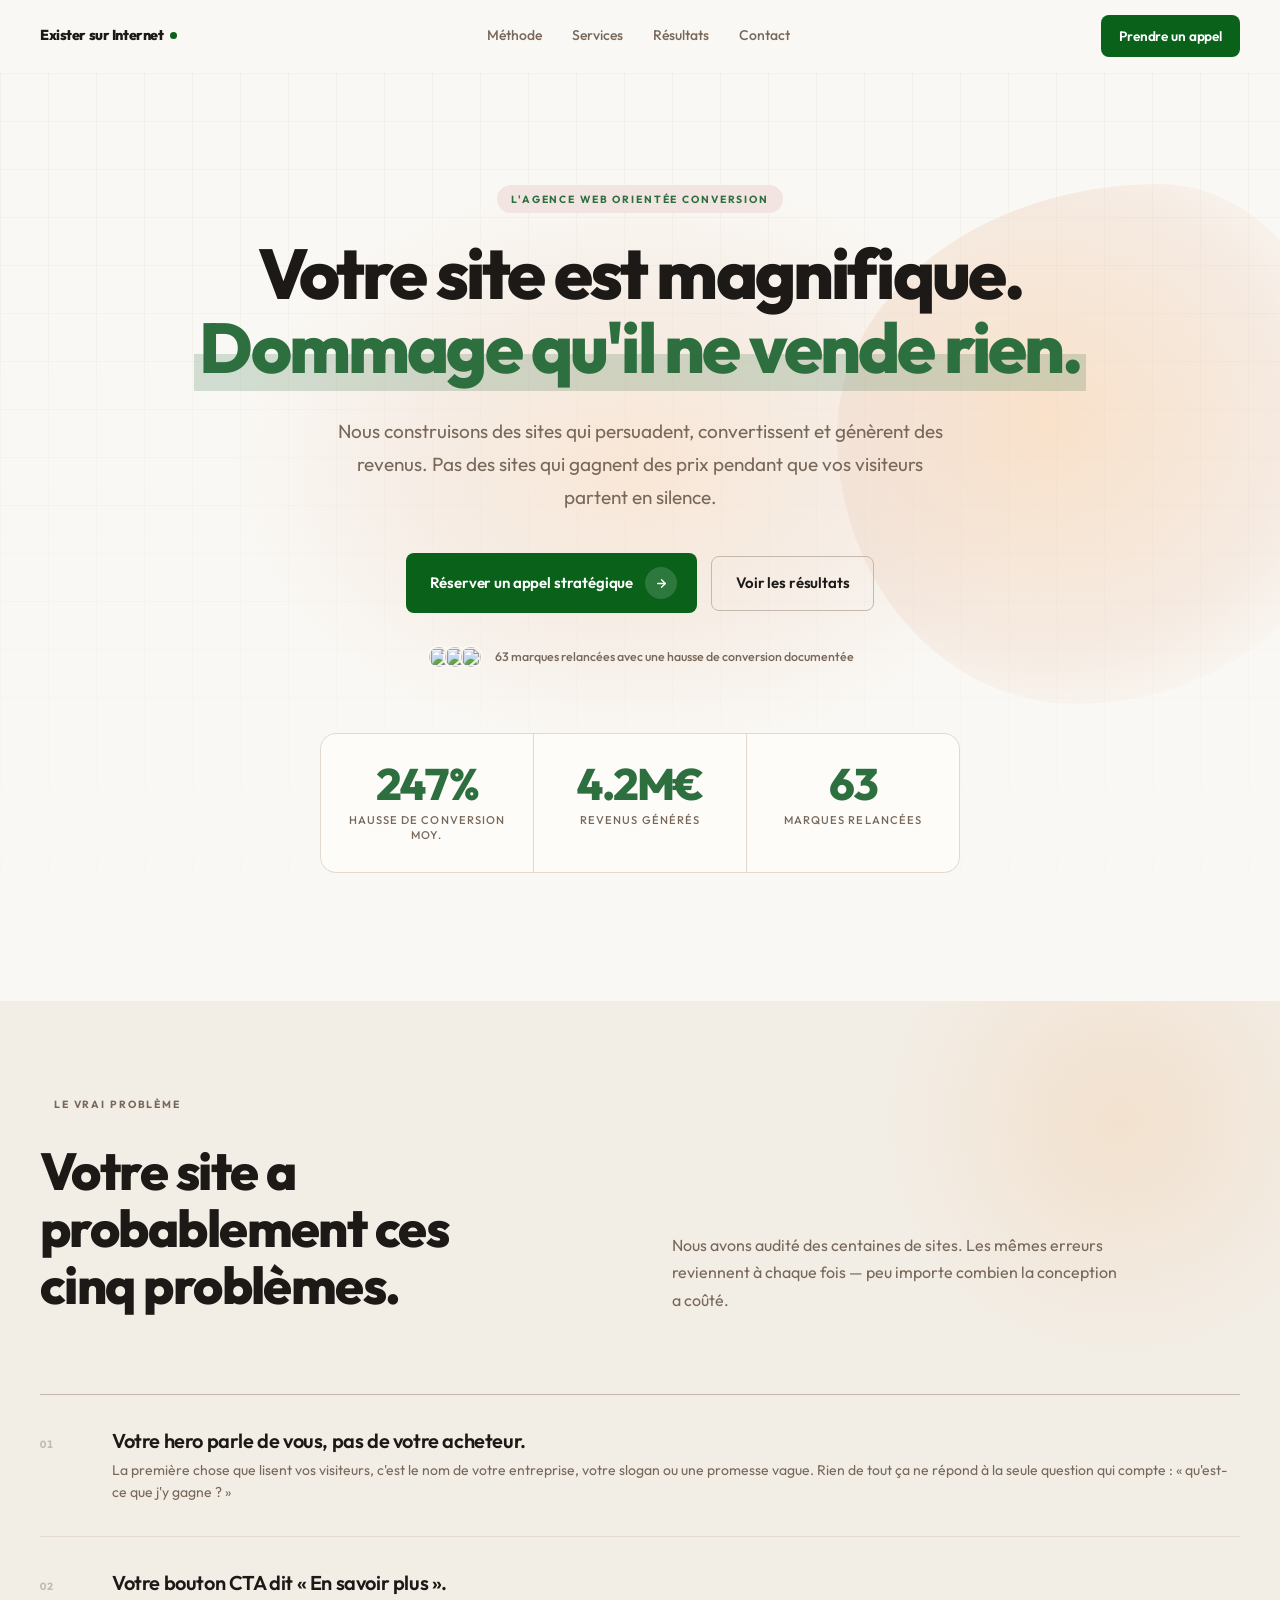
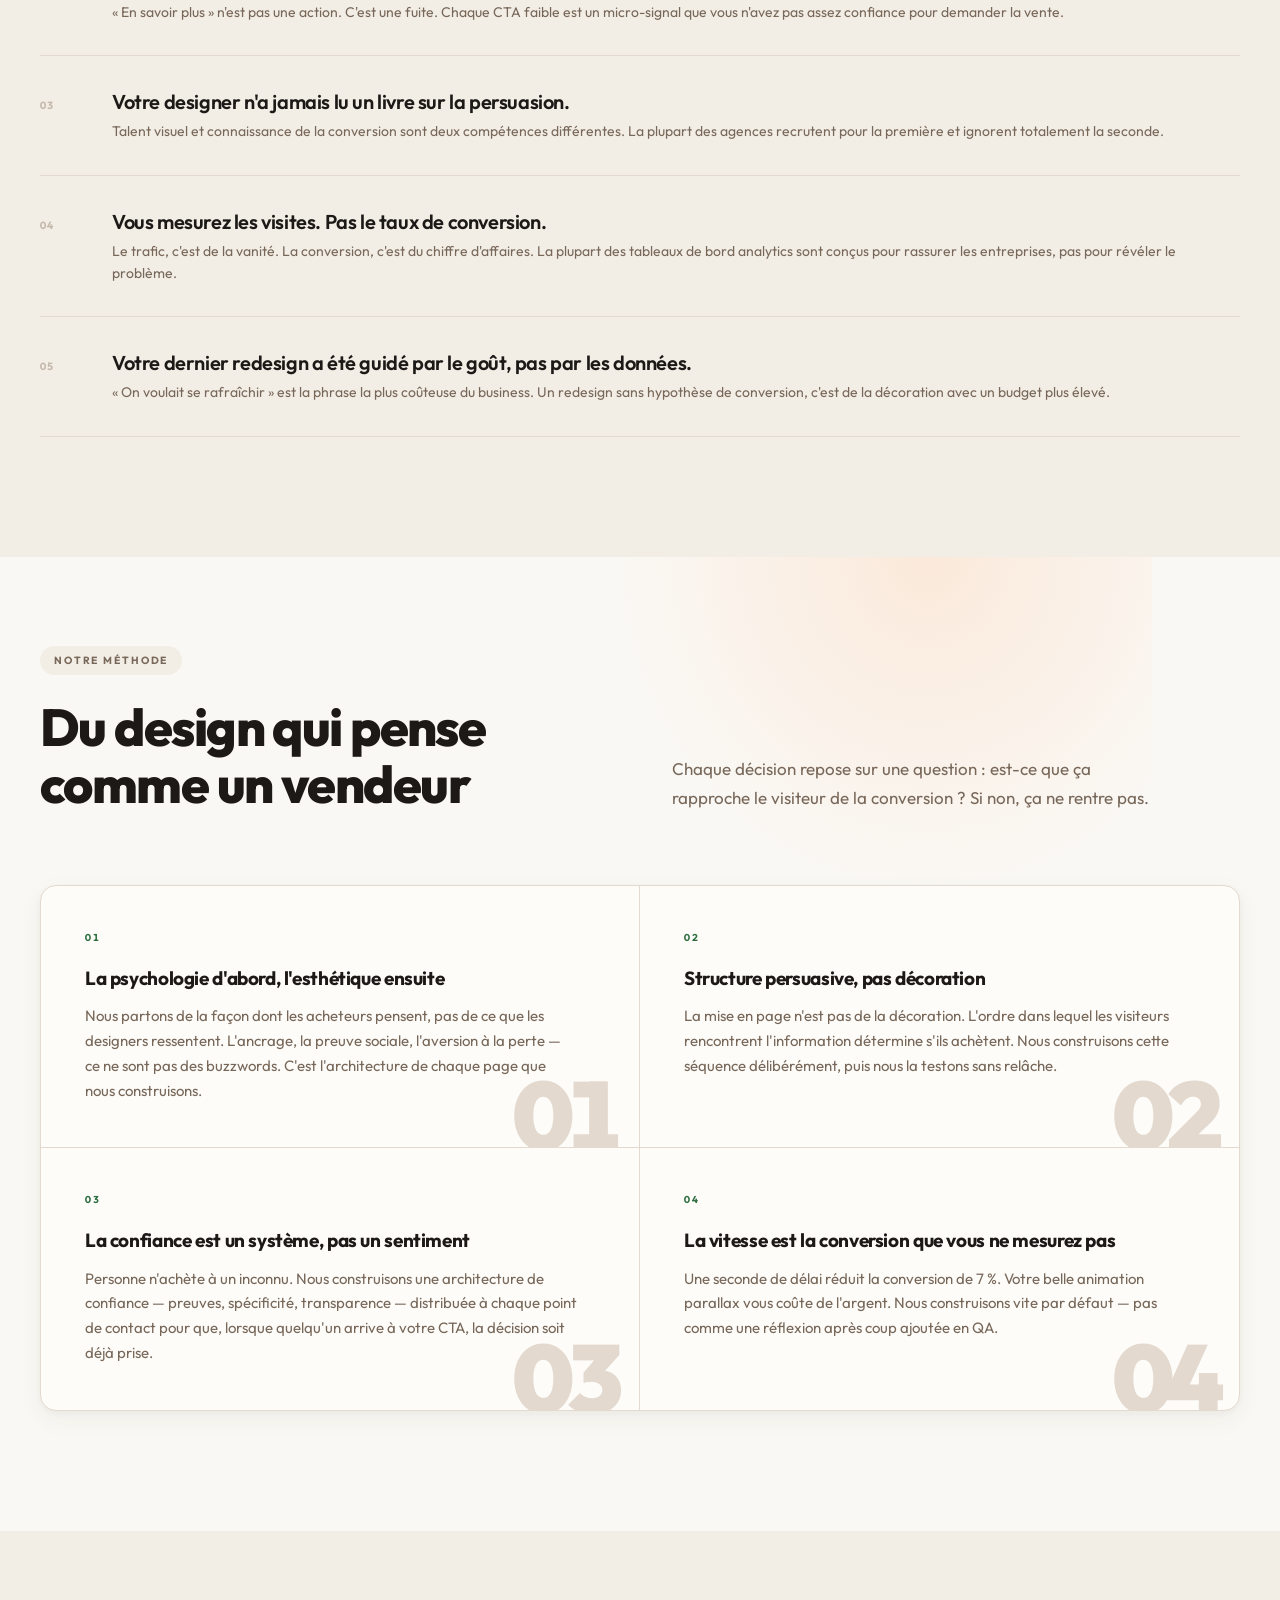
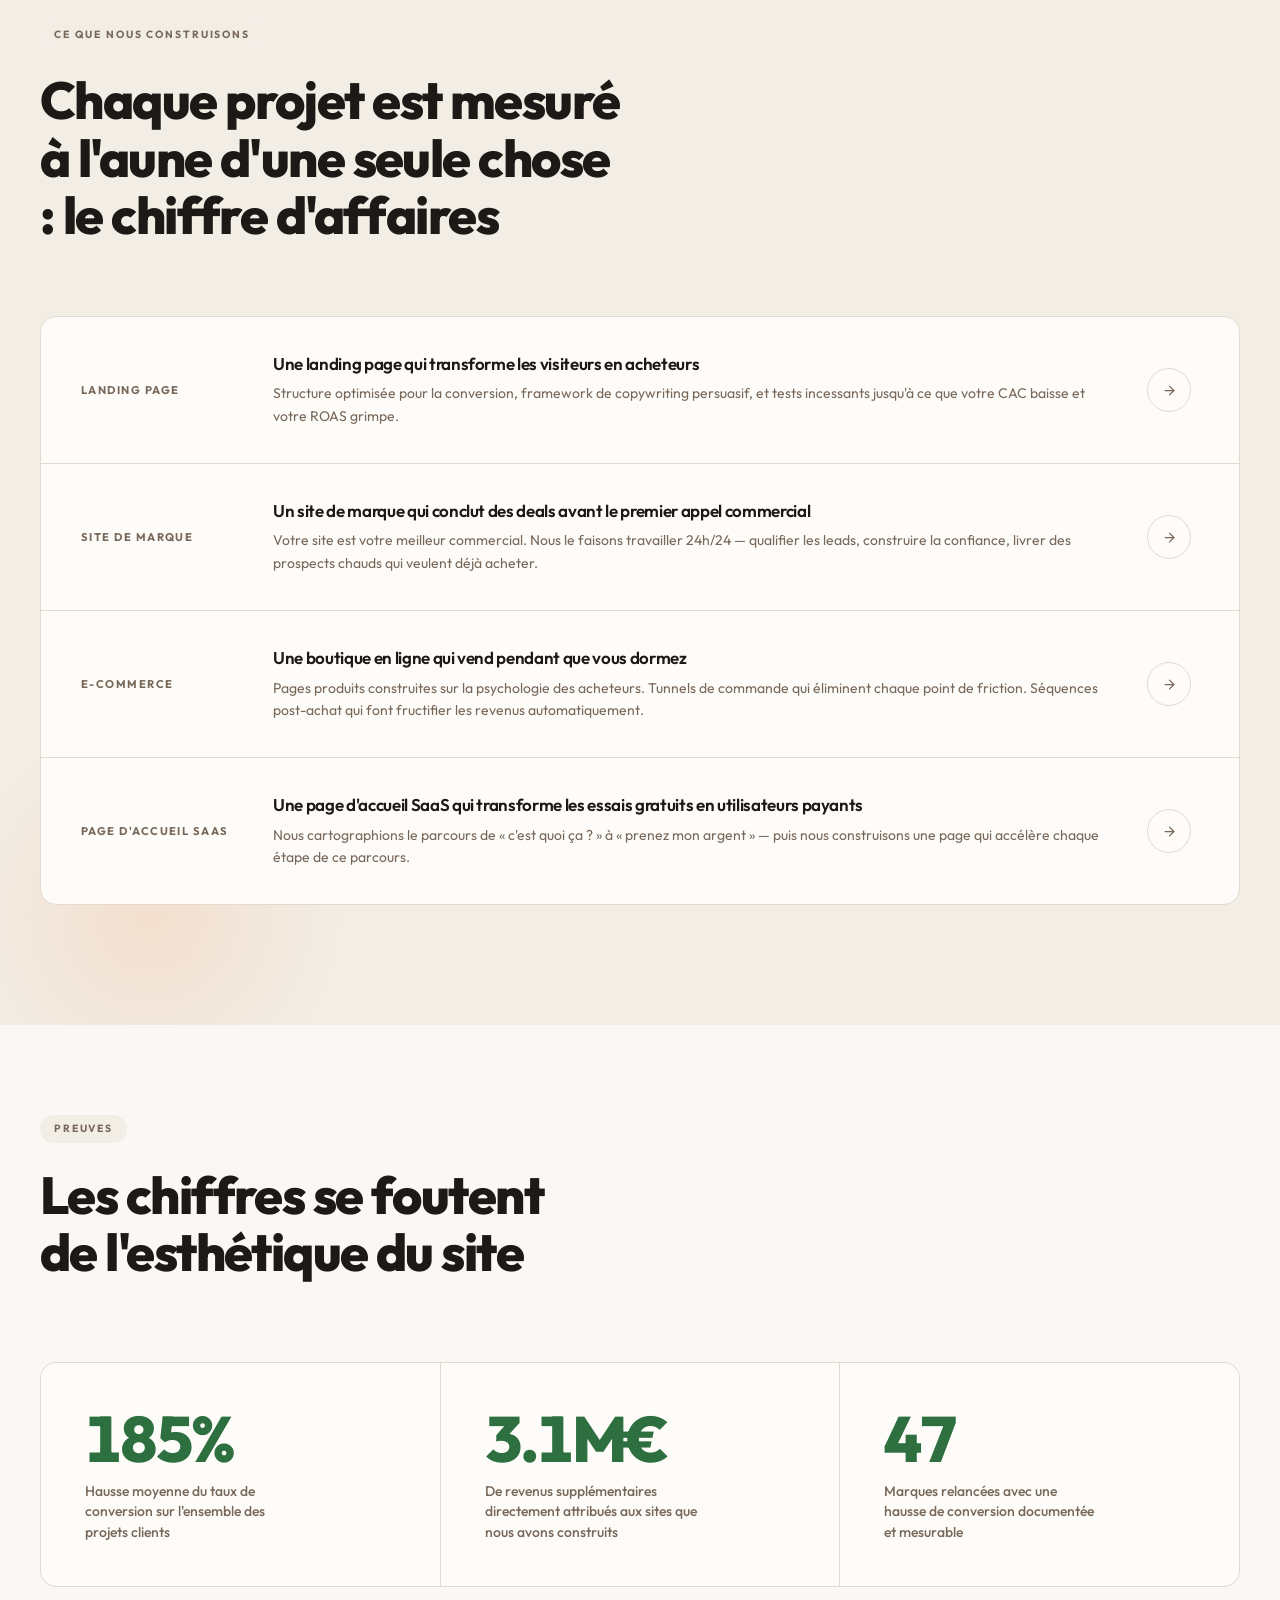
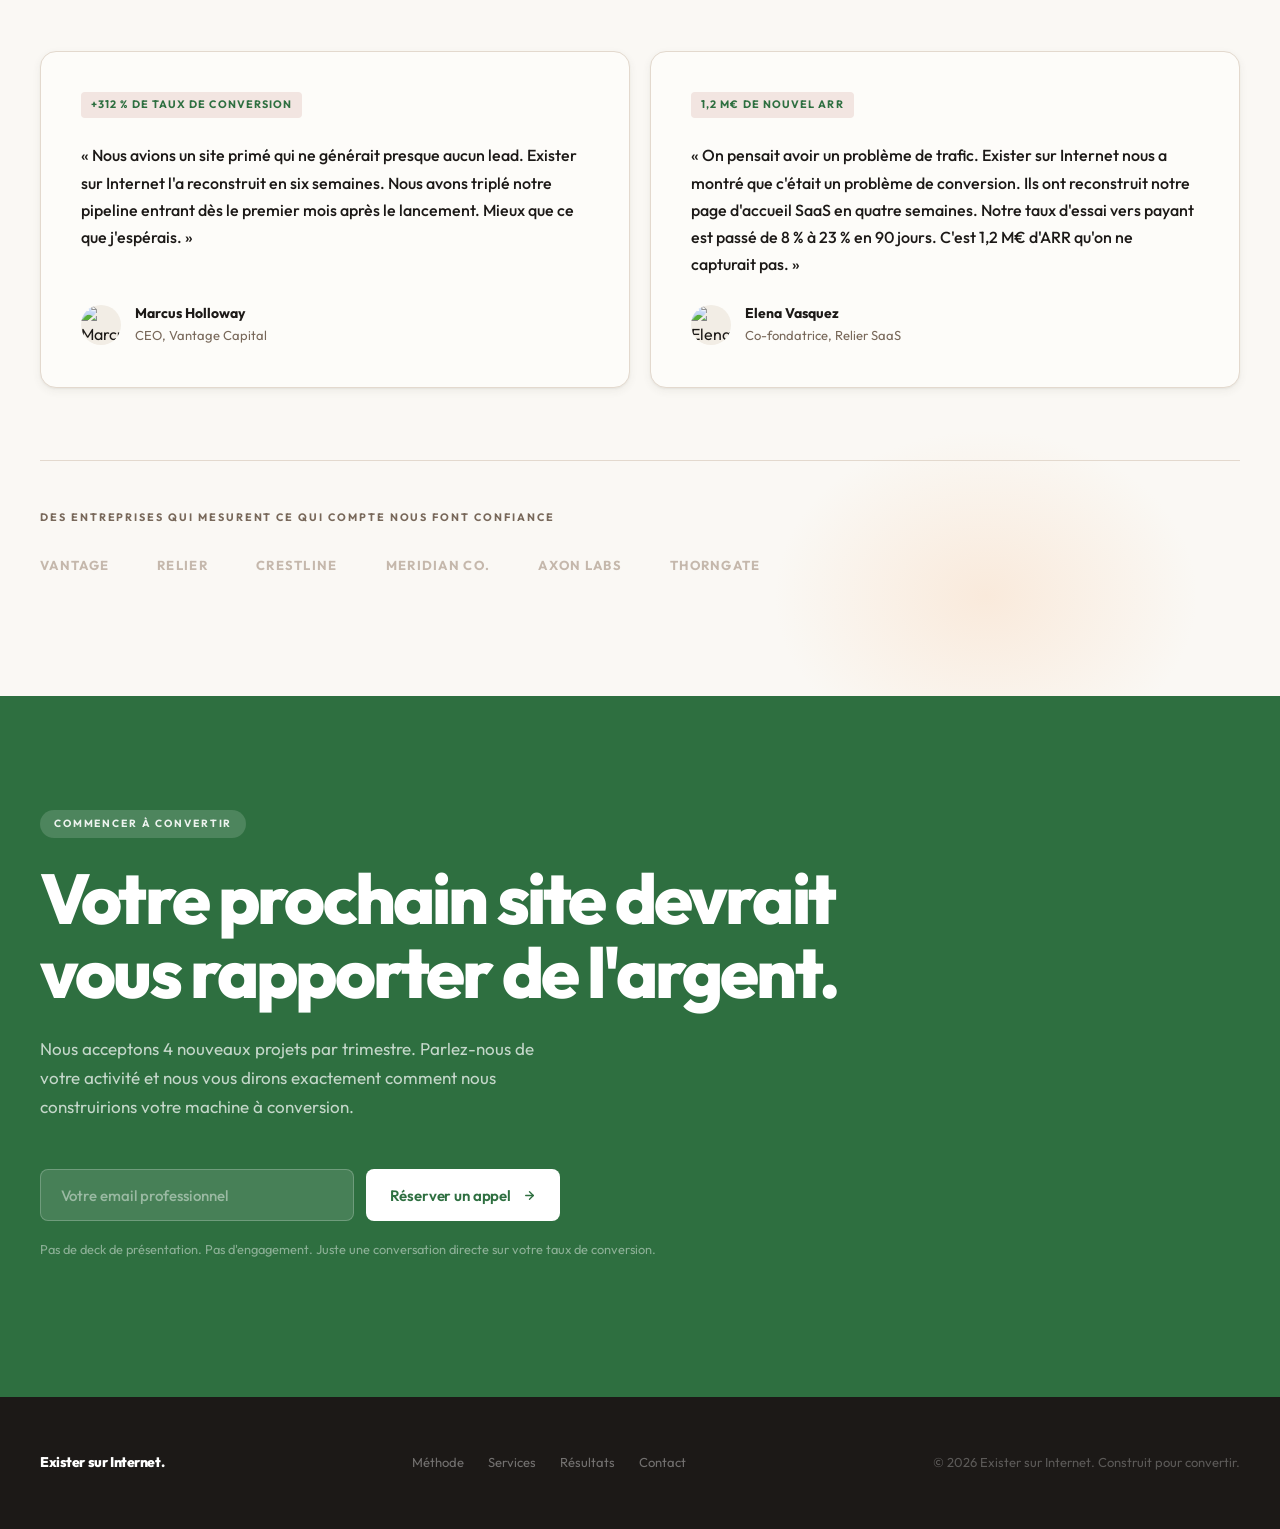
==== index.html @ b4f2c5b0 "add index.html" ====
<!DOCTYPE html>
<html lang="fr">
<head>
  <meta charset="UTF-8" />
  <meta name="viewport" content="width=device-width, initial-scale=1.0" />
  <title>Exister sur Internet — Des sites web qui convertissent</title>
  <meta name="description" content="Nous construisons des sites qui persuadent, convertissent et génèrent des revenus. Pas des sites qui gagnent des prix pendant que vos visiteurs partent en silence." />
  <link rel="preconnect" href="https://fonts.googleapis.com" />
  <link rel="preconnect" href="https://fonts.gstatic.com" crossorigin />
  <link href="https://fonts.googleapis.com/css2?family=Outfit:wght@300;400;500;600;700;800;900&display=swap" rel="stylesheet" />

  <style>
    /* ─── Reset ─── */
    *, *::before, *::after { box-sizing: border-box; margin: 0; padding: 0; }

    /* ─── Design Tokens ─── */
    :root {
      --bg:            #FAF8F4;
      --bg-alt:        #F2EDE5;
      --bg-dark:       #1C1917;
      --text:          #1C1917;
      --text-muted:    #78685A;
      --accent:        oklch(43% 0.13 145);
      --accent-h:      oklch(37% 0.13 145);
      --accent-light:  color-mix(in oklch, oklch(43% 0.13 145) 12%, white);
      --accent-hex:    #2E6F40;
      --border:        #E3D9CE;
      --border-mid:    #C5B8AC;
      --white:         #FDFCF9;
      --shadow-low:    0 1px 2px hsl(30 15% 25% / 0.06), 0 3px 8px hsl(30 15% 25% / 0.07);
      --shadow-mid:    0 1px 2px hsl(30 15% 25% / 0.05), 0 4px 12px hsl(30 15% 25% / 0.08), 0 12px 32px hsl(30 15% 25% / 0.06);
      --font:          'Outfit', system-ui, -apple-system, sans-serif;
      --ease-spring:   cubic-bezier(0.16, 1, 0.3, 1);
      --spring-bounce: linear(0,0.006,0.025 2.8%,0.101 6.1%,0.539 18.9%,0.721 25.3%,0.849 31.5%,0.937 38.1%,0.968 41.8%,0.991 45.7%,1.006 50.1%,1.013 55%,1.012 60.4%,1.007 68.1%,1.001 86.5%,1);
      interpolate-size: allow-keywords;
      scroll-padding-top: 72px;
    }

    html {
      font-optical-sizing: auto;
      scroll-behavior: smooth;
    }

    body {
      font-family: var(--font);
      background: var(--bg);
      color: var(--text);
      font-size: 1rem;
      line-height: 1.65;
      -webkit-tap-highlight-color: transparent;
      text-rendering: optimizeLegibility;
      -webkit-font-smoothing: antialiased;
    }

    /* Text wrapping */
    h1, h2, h3, h4 { text-wrap: balance; }
    p { text-wrap: pretty; }

    /* text-box where supported */
    h1, h2, h3, h4, button, .eyebrow, .badge { text-box: trim-both cap alphabetic; }

    /* Links */
    a { text-underline-offset: 0.25em; text-decoration-thickness: 1px; }

    /* Focus */
    *:focus-visible { outline: 2px solid var(--accent); outline-offset: 3px; border-radius: 3px; }

    /* Selection */
    ::selection { background: color-mix(in oklch, var(--accent) 20%, transparent); }

    /* Numerics */
    .nums { font-variant-numeric: tabular-nums; }

    /* ─── Layout ─── */
    .container {
      max-width: 1280px;
      margin: 0 auto;
      padding: 0 2.5rem;
    }
    @media (max-width: 768px) { .container { padding: 0 1.25rem; } }

    /* ─── Eyebrow badges ─── */
    .eyebrow {
      display: inline-flex;
      align-items: center;
      gap: 0.5rem;
      padding: 0.35rem 0.875rem;
      border-radius: 999px;
      font-size: 0.65rem;
      font-weight: 700;
      text-transform: uppercase;
      letter-spacing: 0.18em;
      background: var(--bg-alt);
      color: var(--text-muted);
      margin-bottom: 1.5rem;
    }
    .eyebrow-accent {
      background: var(--accent-light);
      color: var(--accent-hex);
    }
    .eyebrow-white {
      background: rgba(255,255,255,0.15);
      color: rgba(255,255,255,0.9);
    }

    /* ─── Buttons ─── */
    .btn {
      display: inline-flex;
      align-items: center;
      justify-content: center;
      gap: 0.75rem;
      border: none;
      border-radius: 8px;
      font-family: var(--font);
      font-size: 0.9375rem;
      font-weight: 600;
      text-decoration: none;
      cursor: pointer;
      user-select: none;
      -webkit-tap-highlight-color: transparent;
      min-height: 48px;
      padding: 0.875rem 1.5rem;
      letter-spacing: -0.01em;
      transition: background 0.2s var(--ease-spring), transform 0.15s var(--ease-spring), border-color 0.2s;
    }
    .btn:active { transform: scale(0.98) translateY(1px); }

    .btn-primary {
      background: var(--accent);
      color: #fff;
      padding: 0.875rem 1.25rem 0.875rem 1.5rem;
    }
    .btn-primary:hover { background: var(--accent-h); }

    .btn-ghost {
      background: transparent;
      color: var(--text);
      border: 1.5px solid var(--border-mid);
    }
    .btn-ghost:hover { border-color: var(--text); background: rgba(26,26,26,0.04); }

    .btn-white {
      background: #fff;
      color: var(--accent-hex);
    }
    .btn-white:hover { background: #F0F0EE; }

    /* Button-in-button icon circle */
    .btn-icon-circle {
      width: 32px;
      height: 32px;
      border-radius: 50%;
      background: rgba(255,255,255,0.15);
      display: flex;
      align-items: center;
      justify-content: center;
      flex-shrink: 0;
      transition: background 0.2s;
    }
    .btn-primary:hover .btn-icon-circle { background: rgba(255,255,255,0.25); }

    /* ─── Navigation ─── */
    .nav-wrap {
      position: sticky;
      top: 0;
      z-index: 100;
    }
    nav {
      background: var(--bg);
      border-bottom: 1px solid transparent;
      transition: border-color 0.3s, background 0.3s;
    }
    nav.scrolled {
      border-bottom-color: var(--border);
      background: oklch(from var(--bg) l c h / 0.94);
      backdrop-filter: blur(14px);
    }
    .nav-inner {
      display: flex;
      align-items: center;
      justify-content: space-between;
      height: 72px;
      gap: 2rem;
    }
    .nav-logo {
      font-size: 0.9rem;
      font-weight: 800;
      letter-spacing: -0.03em;
      color: var(--text);
      text-decoration: none;
      display: flex;
      align-items: center;
      gap: 0.4rem;
    }
    .nav-logo-dot {
      width: 7px;
      height: 7px;
      border-radius: 50%;
      background: var(--accent);
      display: inline-block;
      margin-bottom: 1px;
    }
    .nav-links {
      display: flex;
      align-items: center;
      gap: 0.125rem;
      list-style: none;
    }
    .nav-links a {
      display: flex;
      align-items: center;
      min-height: 44px;
      padding: 0.5rem 0.875rem;
      font-size: 0.875rem;
      font-weight: 500;
      color: var(--text-muted);
      text-decoration: none;
      border-radius: 6px;
      transition: color 0.15s, background 0.15s;
    }
    .nav-links a:hover { color: var(--text); background: var(--bg-alt); }
    @media (max-width: 768px) { .nav-links { display: none; } }

    /* ─── Hero ─── */
    .hero {
      min-height: 100dvh;
      padding-top: 7rem;
      padding-bottom: 8rem;
      display: flex;
      align-items: center;
      position: relative;
      overflow: hidden;
    }
    .hero::before {
      content: '';
      position: absolute;
      inset: 0;
      background-image:
        linear-gradient(rgba(110,70,30,0.065) 1px, transparent 1px),
        linear-gradient(90deg, rgba(110,70,30,0.065) 1px, transparent 1px);
      background-size: 48px 48px;
      pointer-events: none;
      z-index: 0;
      -webkit-mask-image: linear-gradient(to bottom, rgba(0,0,0,0.65) 0%, rgba(0,0,0,0) 100%);
      mask-image: linear-gradient(to bottom, rgba(0,0,0,0.65) 0%, rgba(0,0,0,0) 100%);
    }
    /* Warm ambient glow behind hero content */
    .hero::after {
      content: '';
      position: absolute;
      top: 42%;
      left: 50%;
      transform: translate(-50%, -50%);
      width: 820px;
      height: 580px;
      background: radial-gradient(ellipse at center,
        oklch(92% 0.04 65 / 0.72) 0%,
        oklch(90% 0.03 55 / 0.35) 40%,
        transparent 70%);
      pointer-events: none;
      z-index: 0;
    }
    .hero-blob {
      position: absolute;
      right: -6%;
      top: 12%;
      width: 520px;
      height: 520px;
      /* warm amber/ochre tone — no blue */
      background: radial-gradient(ellipse at 40% 45%,
        oklch(88% 0.07 65 / 0.55) 0%,
        oklch(85% 0.05 55 / 0.28) 55%,
        transparent 80%);
      border-radius: 62% 38% 54% 46% / 48% 52% 48% 52%;
      pointer-events: none;
      z-index: 0;
      animation: blobMorph 14s ease-in-out infinite;
    }
    @keyframes blobMorph {
      0%,100% { border-radius: 62% 38% 54% 46% / 48% 52% 48% 52%; }
      33%      { border-radius: 42% 58% 34% 66% / 60% 40% 60% 40%; }
      66%      { border-radius: 54% 46% 72% 28% / 36% 64% 36% 64%; }
    }
    @media (max-width: 768px) { .hero-blob { display: none; } }

    .hero-grid {
      display: flex;
      flex-direction: column;
      align-items: center;
      text-align: center;
      position: relative;
      z-index: 1;
      width: 100%;
    }

    .hero-headline {
      font-size: clamp(2.25rem, 5.5vw, 4.75rem);
      font-weight: 800;
      line-height: 1.05;
      letter-spacing: -0.04em;
      max-width: 24ch;
      margin: 0 auto;
    }
    .hero-headline em {
      font-style: normal;
      color: var(--accent-hex);
      background-image: linear-gradient(180deg, transparent 58%, rgba(46,111,64,0.2) 58%);
      padding: 0 0.08em;
      margin: 0 -0.04em;
    }
    .hero-sub {
      font-size: clamp(1rem, 1.6vw, 1.1875rem);
      color: var(--text-muted);
      max-width: 52ch;
      line-height: 1.72;
      margin-top: 1.875rem;
      margin-bottom: 2.5rem;
      font-weight: 400;
    }
    .hero-actions {
      display: flex;
      align-items: center;
      justify-content: center;
      gap: 0.875rem;
      flex-wrap: wrap;
    }
    .hero-micro {
      margin-top: 2rem;
      font-size: 0.775rem;
      color: var(--text-muted);
      display: flex;
      align-items: center;
      justify-content: center;
      gap: 0.75rem;
      font-weight: 500;
    }
    .avatar-stack {
      display: flex;
    }
    .avatar-stack span {
      width: 24px;
      height: 24px;
      border-radius: 50%;
      border: 2px solid var(--bg);
      display: block;
      overflow: hidden;
      background: var(--bg-alt);
    }
    .avatar-stack span + span { margin-left: -8px; }
    .avatar-stack img { width: 100%; height: 100%; object-fit: cover; display: block; }

    /* Hero stats bar */
    .hero-stats-bar {
      display: grid;
      grid-template-columns: repeat(3, 1fr);
      gap: 1px;
      background: var(--border);
      border: 1.5px solid var(--border);
      border-radius: 16px;
      overflow: hidden;
      margin-top: 4rem;
      width: 100%;
      max-width: 640px;
    }
    @media (max-width: 560px) {
      .hero-stats-bar { grid-template-columns: 1fr; max-width: 320px; }
    }
    .hero-stat-cell {
      background: var(--white);
      padding: 1.75rem 1.5rem;
      text-align: center;
    }
    .stat-num {
      font-size: clamp(2rem, 4vw, 2.75rem);
      font-weight: 800;
      letter-spacing: -0.04em;
      line-height: 1;
      color: var(--accent-hex);
      font-variant-numeric: tabular-nums;
    }
    .stat-label {
      font-size: 0.7rem;
      color: var(--text-muted);
      font-weight: 500;
      margin-top: 0.4rem;
      text-transform: uppercase;
      letter-spacing: 0.09em;
      line-height: 1.4;
    }
    .stat-divider {
      margin: 1.75rem 0;
      border: none;
      border-top: 1px solid var(--border);
    }

    /* ─── Sections ─── */
    section { padding-top: 5.5rem; padding-bottom: 7.5rem; }

    /* ─── Problem ─── */
    .problem { background: var(--bg-alt); position: relative; overflow: hidden; }
    /* Warm corner glow for visual depth */
    .problem::after {
      content: '';
      position: absolute;
      top: -120px;
      right: -80px;
      width: 480px;
      height: 480px;
      background: radial-gradient(circle,
        oklch(88% 0.06 65 / 0.42) 0%,
        transparent 68%);
      pointer-events: none;
      z-index: 0;
    }
    .problem .container { position: relative; z-index: 1; }

    /* ─── Problem Section ─── */
    .problem-header {
      display: grid;
      grid-template-columns: 1fr 1fr;
      gap: 4rem;
      align-items: end;
      margin-bottom: 5rem;
    }
    @media (max-width: 768px) { .problem-header { grid-template-columns: 1fr; gap: 2rem; margin-bottom: 3rem; } }

    .problem-heading {
      font-size: clamp(2rem, 4.5vw, 3.25rem);
      font-weight: 800;
      letter-spacing: -0.03em;
      line-height: 1.1;
    }
    .problem-heading-sub {
      font-size: 1rem;
      color: var(--text-muted);
      line-height: 1.72;
      max-width: 42ch;
    }

    .diag-list {
      list-style: none;
      border-top: 1px solid var(--border-mid);
    }
    .diag-item {
      display: grid;
      grid-template-columns: 3rem 1fr;
      gap: 1.5rem;
      align-items: baseline;
      padding: 2rem 0;
      border-bottom: 1px solid var(--border);
      transition: background 0.15s;
      cursor: default;
    }
    .diag-item:hover .diag-text { color: var(--text); }
    .diag-item:hover .diag-num  { color: var(--accent-hex); }

    .diag-num {
      font-size: 0.65rem;
      font-weight: 700;
      letter-spacing: 0.14em;
      text-transform: uppercase;
      color: var(--border-mid);
      font-variant-numeric: tabular-nums;
      padding-top: 0.3rem;
      transition: color 0.2s;
    }
    .diag-text {
      font-size: clamp(1.0625rem, 2vw, 1.25rem);
      font-weight: 600;
      letter-spacing: -0.02em;
      line-height: 1.35;
      color: var(--text);
      transition: color 0.2s;
    }
    .diag-note {
      display: block;
      font-size: 0.875rem;
      font-weight: 400;
      color: var(--text-muted);
      margin-top: 0.375rem;
      letter-spacing: 0;
      line-height: 1.55;
    }

    @media (max-width: 560px) {
      .diag-item { grid-template-columns: 2rem 1fr; gap: 1rem; }
    }

    /* ─── Philosophy ─── */
    #method { position: relative; overflow: hidden; }
    #method::before {
      content: '';
      position: absolute;
      top: 0;
      right: 10%;
      width: 560px;
      height: 360px;
      background: radial-gradient(ellipse at 60% 0%,
        oklch(91% 0.05 60 / 0.5) 0%,
        transparent 65%);
      pointer-events: none;
      z-index: 0;
    }
    #method > .container { position: relative; z-index: 1; }
    .method-header {
      display: grid;
      grid-template-columns: 1fr 1fr;
      gap: 4rem;
      align-items: end;
      margin-bottom: 4.5rem;
    }
    @media (max-width: 768px) { .method-header { grid-template-columns: 1fr; gap: 2rem; } }

    .method-heading {
      font-size: clamp(2rem, 4.5vw, 3.25rem);
      font-weight: 800;
      letter-spacing: -0.03em;
      line-height: 1.1;
    }
    .method-intro {
      font-size: 1.0625rem;
      color: var(--text-muted);
      line-height: 1.75;
      max-width: 44ch;
    }

    .principles-grid {
      display: grid;
      grid-template-columns: 1fr 1fr;
      border: 1.5px solid var(--border);
      border-radius: 16px;
      overflow: hidden;
      background: var(--white);
      box-shadow: 0 2px 6px hsl(30 20% 20% / 0.04), 0 8px 24px hsl(30 20% 20% / 0.05);
    }
    @media (max-width: 768px) { .principles-grid { grid-template-columns: 1fr; } }

    .principle {
      padding: 2.75rem;
      border-right: 1.5px solid var(--border);
      border-bottom: 1.5px solid var(--border);
      position: relative;
      overflow: hidden;
      transition: background 0.2s;
    }
    .principle:hover { background: color-mix(in oklch, oklch(70% 0.06 65) 6%, var(--white)); }
    .principle:nth-child(even)  { border-right: none; }
    .principle:nth-child(3),
    .principle:nth-child(4)     { border-bottom: none; }
    @media (max-width: 768px) {
      .principle { border-right: none; }
      .principle:last-child { border-bottom: none; }
      .principle:not(:last-child) { border-bottom: 1.5px solid var(--border); }
    }

    .principle-num {
      font-size: 0.625rem;
      font-weight: 700;
      letter-spacing: 0.16em;
      text-transform: uppercase;
      color: var(--accent-hex);
      margin-bottom: 1.25rem;
      font-variant-numeric: tabular-nums;
    }
    .principle-title {
      font-size: 1.1875rem;
      font-weight: 700;
      letter-spacing: -0.02em;
      line-height: 1.25;
      margin-bottom: 0.875rem;
    }
    .principle-body {
      font-size: 0.9375rem;
      color: var(--text-muted);
      line-height: 1.65;
    }
    .principle-bg-num {
      position: absolute;
      bottom: -1rem;
      right: 1.25rem;
      font-size: 6rem;
      font-weight: 900;
      line-height: 1;
      color: var(--border);
      pointer-events: none;
      letter-spacing: -0.05em;
      font-variant-numeric: tabular-nums;
      user-select: none;
    }

    /* ─── Services ─── */
    .services { background: var(--bg-alt); position: relative; overflow: hidden; }
    .services::before {
      content: '';
      position: absolute;
      bottom: -100px;
      left: -60px;
      width: 420px;
      height: 420px;
      background: radial-gradient(circle,
        oklch(86% 0.07 55 / 0.35) 0%,
        transparent 65%);
      pointer-events: none;
      z-index: 0;
    }
    .services .container { position: relative; z-index: 1; }

    .services-heading {
      font-size: clamp(2rem, 4.5vw, 3.25rem);
      font-weight: 800;
      letter-spacing: -0.03em;
      line-height: 1.1;
      max-width: 22ch;
      margin-bottom: 4.5rem;
    }

    .services-table {
      border: 1.5px solid var(--border);
      border-radius: 16px;
      overflow: hidden;
      background: var(--white);
    }
    .service-row {
      display: grid;
      grid-template-columns: 160px 1fr 52px;
      align-items: center;
      padding: 2.25rem 2.5rem;
      border-bottom: 1.5px solid var(--border);
      gap: 2rem;
      transition: background 0.18s;
    }
    .service-row:last-child { border-bottom: none; }
    .service-row:hover { background: var(--bg); }
    @media (max-width: 768px) {
      .service-row { grid-template-columns: 1fr; padding: 1.875rem 1.5rem; gap: 0.875rem; }
      .service-arrow-wrap { display: none; }
    }

    .service-type {
      font-size: 0.7rem;
      font-weight: 700;
      text-transform: uppercase;
      letter-spacing: 0.13em;
      color: var(--text-muted);
    }
    .service-outcome {
      font-size: 1.0625rem;
      font-weight: 600;
      letter-spacing: -0.02em;
      line-height: 1.35;
      color: var(--text);
    }
    .service-detail {
      font-size: 0.875rem;
      color: var(--text-muted);
      line-height: 1.6;
      margin-top: 0.4rem;
      font-weight: 400;
    }
    .service-arrow {
      width: 44px;
      height: 44px;
      border: 1.5px solid var(--border);
      border-radius: 50%;
      display: flex;
      align-items: center;
      justify-content: center;
      color: var(--text-muted);
      transition: background 0.2s, border-color 0.2s, color 0.2s, transform 0.2s var(--spring-bounce);
    }
    .service-row:hover .service-arrow {
      background: var(--accent);
      border-color: var(--accent);
      color: #fff;
      transform: translateX(4px);
    }

    /* ─── Results ─── */
    #results { position: relative; overflow: hidden; }
    #results::after {
      content: '';
      position: absolute;
      bottom: -80px;
      right: 5%;
      width: 460px;
      height: 360px;
      background: radial-gradient(ellipse,
        oklch(89% 0.06 62 / 0.38) 0%,
        transparent 65%);
      pointer-events: none;
      z-index: 0;
    }
    #results > .container { position: relative; z-index: 1; }
    .results-heading {
      font-size: clamp(2rem, 4.5vw, 3.25rem);
      font-weight: 800;
      letter-spacing: -0.03em;
      line-height: 1.1;
      max-width: 22ch;
    }
    .results-header {
      display: grid;
      grid-template-columns: 1fr auto;
      align-items: end;
      gap: 2rem;
      margin-bottom: 5rem;
    }
    @media (max-width: 768px) { .results-header { grid-template-columns: 1fr; } }

    .results-sub {
      font-size: 0.9rem;
      color: var(--text-muted);
      max-width: 34ch;
      line-height: 1.65;
      font-weight: 500;
    }

    .metrics-band {
      display: grid;
      grid-template-columns: repeat(3, 1fr);
      gap: 1px;
      background: var(--border);
      border: 1.5px solid var(--border);
      border-radius: 16px;
      overflow: hidden;
      margin-bottom: 4rem;
    }
    @media (max-width: 768px) { .metrics-band { grid-template-columns: 1fr; } }

    .metric-cell {
      background: var(--white);
      padding: 2.75rem;
    }
    .metric-num {
      font-size: clamp(2.5rem, 5vw, 4rem);
      font-weight: 800;
      letter-spacing: -0.04em;
      line-height: 1;
      color: var(--accent-hex);
      font-variant-numeric: tabular-nums;
    }
    .metric-label {
      font-size: 0.875rem;
      color: var(--text-muted);
      font-weight: 500;
      margin-top: 0.65rem;
      line-height: 1.45;
      max-width: 24ch;
    }

    /* Testimonials */
    .testimonials-grid {
      display: grid;
      grid-template-columns: 1fr 1fr;
      gap: 1.25rem;
    }
    @media (max-width: 768px) { .testimonials-grid { grid-template-columns: 1fr; } }

    .testimonial {
      background: var(--white);
      border: 1.5px solid var(--border);
      border-radius: 16px;
      padding: 2.5rem;
      display: flex;
      flex-direction: column;
      gap: 1.5rem;
      box-shadow: var(--shadow-low);
      transition: border-color 0.2s, box-shadow 0.2s;
    }
    .testimonial:hover {
      border-color: var(--border-mid);
      box-shadow: var(--shadow-mid);
    }
    .result-badge {
      display: inline-flex;
      align-self: flex-start;
      padding: 0.275rem 0.625rem;
      border-radius: 4px;
      font-size: 0.675rem;
      font-weight: 700;
      letter-spacing: 0.1em;
      text-transform: uppercase;
      background: var(--accent-light);
      color: var(--accent-hex);
    }
    .testimonial-quote {
      font-size: 1.0rem;
      font-weight: 500;
      line-height: 1.7;
      color: var(--text);
      flex: 1;
    }
    .testimonial-author {
      display: flex;
      align-items: center;
      gap: 0.875rem;
    }
    .testimonial-avatar {
      width: 40px;
      height: 40px;
      border-radius: 50%;
      overflow: hidden;
      flex-shrink: 0;
      background: var(--bg-alt);
    }
    .testimonial-avatar img { width: 100%; height: 100%; object-fit: cover; display: block; }
    .testimonial-name { font-size: 0.875rem; font-weight: 700; }
    .testimonial-role { font-size: 0.8125rem; color: var(--text-muted); font-weight: 400; }

    /* Logos bar */
    .logos-bar {
      margin-top: 4.5rem;
      padding-top: 3rem;
      border-top: 1px solid var(--border);
    }
    .logos-label {
      font-size: 0.675rem;
      text-transform: uppercase;
      letter-spacing: 0.18em;
      font-weight: 700;
      color: var(--text-muted);
      margin-bottom: 1.75rem;
    }
    .logos-row {
      display: flex;
      align-items: center;
      gap: 3rem;
      flex-wrap: wrap;
    }
    .logo-item {
      font-size: 0.8125rem;
      font-weight: 700;
      letter-spacing: 0.1em;
      text-transform: uppercase;
      color: var(--border-mid);
    }

    /* ─── Final CTA ─── */
    .final-cta {
      background: var(--accent-hex);
      padding-top: 7rem;
      padding-bottom: 8.5rem;
    }
    .final-cta-heading {
      font-size: clamp(2.25rem, 5.5vw, 5rem);
      font-weight: 800;
      letter-spacing: -0.04em;
      line-height: 1.05;
      color: #fff;
      max-width: 20ch;
      margin-bottom: 1.5rem;
    }
    .final-cta-sub {
      font-size: 1.0625rem;
      color: rgba(255,255,255,0.72);
      max-width: 46ch;
      line-height: 1.72;
      margin-bottom: 3rem;
      font-weight: 400;
    }

    .cta-form {
      display: flex;
      gap: 0.75rem;
      max-width: 520px;
    }
    @media (max-width: 560px) { .cta-form { flex-direction: column; } }

    .cta-input {
      flex: 1;
      height: 52px;
      padding: 0 1.25rem;
      background: rgba(255,255,255,0.12);
      border: 1.5px solid rgba(255,255,255,0.22);
      border-radius: 8px;
      font-family: var(--font);
      font-size: 0.9375rem;
      font-weight: 500;
      color: #fff;
      outline: none;
      min-height: 44px;
      transition: border-color 0.2s, background 0.2s;
    }
    .cta-input::placeholder { color: rgba(255,255,255,0.45); }
    .cta-input:focus {
      border-color: rgba(255,255,255,0.65);
      background: rgba(255,255,255,0.18);
    }
    .cta-disclaimer {
      font-size: 0.8rem;
      color: rgba(255,255,255,0.45);
      margin-top: 1.125rem;
      font-weight: 400;
    }

    /* ─── Footer ─── */
    footer {
      background: var(--bg-dark);
      padding: 2.75rem 0;
    }
    .footer-inner {
      display: flex;
      align-items: center;
      justify-content: space-between;
      gap: 2rem;
      flex-wrap: wrap;
    }
    .footer-logo {
      font-size: 0.875rem;
      font-weight: 800;
      letter-spacing: -0.03em;
      color: #fff;
      text-decoration: none;
    }
    .footer-links {
      display: flex;
      gap: 1.5rem;
      list-style: none;
      flex-wrap: wrap;
    }
    .footer-links a {
      font-size: 0.8125rem;
      color: rgba(255,255,255,0.38);
      text-decoration: none;
      font-weight: 400;
      min-height: 44px;
      display: flex;
      align-items: center;
      transition: color 0.15s;
    }
    .footer-links a:hover { color: rgba(255,255,255,0.75); }
    .footer-copy { font-size: 0.8125rem; color: rgba(255,255,255,0.28); font-weight: 400; }

    /* ─── Scroll-reveal ─── */
    @media (prefers-reduced-motion: no-preference) {
      .r {
        opacity: 0;
        transform: translateY(22px);
        transition: opacity 0.7s var(--ease-spring), transform 0.7s var(--ease-spring);
      }
      .r.d1 { transition-delay: 80ms; }
      .r.d2 { transition-delay: 160ms; }
      .r.d3 { transition-delay: 240ms; }
      .r.d4 { transition-delay: 320ms; }
      .r.visible { opacity: 1; transform: translateY(0); }
    }

    /* ─── Toast ─── */
    .toast {
      position: fixed;
      bottom: 1.5rem;
      right: 1.5rem;
      background: var(--bg-dark);
      color: #fff;
      padding: 0.875rem 1.25rem;
      border-radius: 10px;
      font-size: 0.875rem;
      font-weight: 500;
      display: flex;
      align-items: center;
      gap: 0.625rem;
      z-index: 999;
      box-shadow: var(--shadow-mid);
      opacity: 0;
      transform: translateY(12px);
      transition: opacity 0.35s var(--ease-spring), transform 0.35s var(--ease-spring);
      pointer-events: none;
    }
    .toast.show { opacity: 1; transform: translateY(0); pointer-events: auto; }
    .toast-dot {
      width: 8px;
      height: 8px;
      border-radius: 50%;
      background: #22C55E;
      flex-shrink: 0;
    }

    /* ─── Preloader ─── */
    body.loading { overflow: hidden; }

    #preloader {
      position: fixed;
      inset: 0;
      z-index: 9999;
      background: var(--bg-dark);
      display: flex;
      flex-direction: column;
      align-items: center;
      justify-content: center;
      pointer-events: all;
      transition: transform 0.8s cubic-bezier(0.76, 0, 0.24, 1);
    }
    #preloader.done {
      transform: translateY(-100%);
      pointer-events: none;
    }

    .loader-wordmark {
      font-family: var(--font);
      font-size: clamp(1.25rem, 4vw, 2.5rem);
      font-weight: 800;
      letter-spacing: -0.03em;
      color: #fff;
      display: flex;
      align-items: center;
      opacity: 0;
      transform: translateY(18px);
      animation: loaderUp 0.6s var(--ease-spring) 0.1s forwards;
    }
    .loader-wordmark-dot {
      width: 10px;
      height: 10px;
      border-radius: 50%;
      background: var(--accent-hex);
      flex-shrink: 0;
      margin-left: 3px;
      margin-bottom: 4px;
    }

    .loader-tagline {
      font-family: var(--font);
      font-size: 0.75rem;
      font-weight: 500;
      letter-spacing: 0.18em;
      text-transform: uppercase;
      color: rgba(255,255,255,0.3);
      margin-top: 1rem;
      opacity: 0;
      animation: loaderUp 0.5s ease 0.4s forwards;
    }

    /* Progress bar pinned to bottom */
    .loader-track {
      position: absolute;
      bottom: 0;
      left: 0;
      right: 0;
      height: 2px;
      background: rgba(255,255,255,0.07);
      overflow: hidden;
    }
    .loader-fill {
      height: 100%;
      width: 0%;
      background: var(--accent-hex);
      animation: loaderFill 1.5s cubic-bezier(0.16, 1, 0.3, 1) 0.2s forwards;
    }

    @keyframes loaderUp {
      to { opacity: 1; transform: translateY(0); }
    }
    @keyframes loaderFill {
      to { width: 100%; }
    }

    @media (prefers-reduced-motion: reduce) {
      #preloader { transition: none; }
      .loader-wordmark,
      .loader-tagline { animation: none; opacity: 1; transform: none; }
      .loader-fill { animation: none; width: 100%; }
    }
  </style>
</head>

<body>

<!-- ─── Preloader ─── -->
<div id="preloader" aria-hidden="true" role="presentation">
  <div class="loader-wordmark">
    Exister sur Internet<span class="loader-wordmark-dot"></span>
  </div>
  <p class="loader-tagline">L'agence web orientée conversion</p>
  <div class="loader-track">
    <div class="loader-fill"></div>
  </div>
</div>

<!-- Grain filter declaration (zero-size, invisible) -->
<svg width="0" height="0" style="position:absolute;overflow:hidden" aria-hidden="true" focusable="false">
  <defs>
    <filter id="grain-filter" x="0%" y="0%" width="100%" height="100%">
      <feTurbulence type="fractalNoise" baseFrequency="0.68" numOctaves="3" stitchTiles="stitch" result="noise"/>
      <feBlend in="SourceGraphic" in2="noise" mode="multiply"/>
    </filter>
  </defs>
</svg>

<!-- ─── Navigation ─── -->
<div class="nav-wrap">
  <nav id="mainNav">
    <div class="container">
      <div class="nav-inner">
        <a href="#" class="nav-logo" aria-label="Exister sur Internet home">
          Exister sur Internet<span class="nav-logo-dot" aria-hidden="true"></span>
        </a>
        <ul class="nav-links" role="list">
          <li><a href="#method">Méthode</a></li>
          <li><a href="#services">Services</a></li>
          <li><a href="#results">Résultats</a></li>
          <li><a href="#contact">Contact</a></li>
        </ul>
        <a href="#contact" class="btn btn-primary" style="font-size:0.85rem;padding:0.6rem 1.125rem;min-height:40px;">
          Prendre un appel
        </a>
      </div>
    </div>
  </nav>
</div>

<!-- ─── Hero ─── -->
<section class="hero" aria-label="Héro">
  <div class="hero-blob" aria-hidden="true"></div>
  <div class="container">
    <div class="hero-grid">
      <span class="eyebrow eyebrow-accent r">L'agence web orientée conversion</span>
      <h1 class="hero-headline r d1">
        Votre site est magnifique.<br><em>Dommage qu'il ne vende rien.</em>
      </h1>
      <p class="hero-sub r d2">
        Nous construisons des sites qui persuadent, convertissent et génèrent des revenus. Pas des sites qui gagnent des prix pendant que vos visiteurs partent en silence.
      </p>
      <div class="hero-actions r d3">
        <a href="#contact" class="btn btn-primary">
          Réserver un appel stratégique
          <span class="btn-icon-circle" aria-hidden="true">
            <svg width="13" height="13" viewBox="0 0 24 24" fill="none" stroke="currentColor" stroke-width="2.5" stroke-linecap="round" stroke-linejoin="round" aria-hidden="true"><path d="M5 12h14"/><path d="m12 5 7 7-7 7"/></svg>
          </span>
        </a>
        <a href="#results" class="btn btn-ghost">Voir les résultats</a>
      </div>
      <div class="hero-micro r d4">
        <div class="avatar-stack" aria-hidden="true">
          <span><img src="https://picsum.photos/seed/av-person-a/40/40" alt="" /></span>
          <span><img src="https://picsum.photos/seed/av-person-b/40/40" alt="" /></span>
          <span><img src="https://picsum.photos/seed/av-person-c/40/40" alt="" /></span>
        </div>
        63 marques relancées avec une hausse de conversion documentée
      </div>

      <!-- Stats band -->
      <div class="hero-stats-bar r d4">
        <div class="hero-stat-cell">
          <div class="stat-num nums count-up" data-target="247" data-suffix="%">0%</div>
          <div class="stat-label">Hausse de conversion moy.</div>
        </div>
        <div class="hero-stat-cell">
          <div class="stat-num nums count-up" data-target="4.2" data-prefix="" data-suffix="M€">0M€</div>
          <div class="stat-label">Revenus générés</div>
        </div>
        <div class="hero-stat-cell">
          <div class="stat-num nums count-up" data-target="63">0</div>
          <div class="stat-label">Marques relancées</div>
        </div>
      </div>
    </div>
  </div>
</section>

<!-- ─── Problem Section ─── -->
<section class="problem" id="problem" aria-label="Le problème">
  <div class="container">

    <div class="problem-header">
      <div>
        <span class="eyebrow r">Le vrai problème</span>
        <h2 class="problem-heading r d1">Votre site a probablement ces cinq problèmes.</h2>
      </div>
      <p class="problem-heading-sub r d2">
        Nous avons audité des centaines de sites. Les mêmes erreurs reviennent à chaque fois — peu importe combien la conception a coûté.
      </p>
    </div>

    <ul class="diag-list" role="list">
      <li class="diag-item r">
        <span class="diag-num">01</span>
        <span class="diag-text">
          Votre hero parle de vous, pas de votre acheteur.
          <span class="diag-note">La première chose que lisent vos visiteurs, c'est le nom de votre entreprise, votre slogan ou une promesse vague. Rien de tout ça ne répond à la seule question qui compte : « qu'est-ce que j'y gagne ? »</span>
        </span>
      </li>
      <li class="diag-item r d1">
        <span class="diag-num">02</span>
        <span class="diag-text">
          Votre bouton CTA dit « En savoir plus ».
          <span class="diag-note">« En savoir plus » n'est pas une action. C'est une fuite. Chaque CTA faible est un micro-signal que vous n'avez pas assez confiance pour demander la vente.</span>
        </span>
      </li>
      <li class="diag-item r d2">
        <span class="diag-num">03</span>
        <span class="diag-text">
          Votre designer n'a jamais lu un livre sur la persuasion.
          <span class="diag-note">Talent visuel et connaissance de la conversion sont deux compétences différentes. La plupart des agences recrutent pour la première et ignorent totalement la seconde.</span>
        </span>
      </li>
      <li class="diag-item r d3">
        <span class="diag-num">04</span>
        <span class="diag-text">
          Vous mesurez les visites. Pas le taux de conversion.
          <span class="diag-note">Le trafic, c'est de la vanité. La conversion, c'est du chiffre d'affaires. La plupart des tableaux de bord analytics sont conçus pour rassurer les entreprises, pas pour révéler le problème.</span>
        </span>
      </li>
      <li class="diag-item r d4">
        <span class="diag-num">05</span>
        <span class="diag-text">
          Votre dernier redesign a été guidé par le goût, pas par les données.
          <span class="diag-note">« On voulait se rafraîchir » est la phrase la plus coûteuse du business. Un redesign sans hypothèse de conversion, c'est de la décoration avec un budget plus élevé.</span>
        </span>
      </li>
    </ul>

  </div>
</section>

<!-- ─── Method / Philosophy ─── -->
<section id="method" aria-label="Notre méthode">
  <div class="container">
    <div class="method-header">
      <div>
        <span class="eyebrow r">Notre méthode</span>
        <h2 class="method-heading r d1">Du design qui pense comme un vendeur</h2>
      </div>
      <p class="method-intro r d2">
        Chaque décision repose sur une question : est-ce que ça rapproche le visiteur de la conversion ? Si non, ça ne rentre pas.
      </p>
    </div>

    <div class="principles-grid r d1">
      <div class="principle">
        <div class="principle-num">01</div>
        <h3 class="principle-title">La psychologie d'abord, l'esthétique ensuite</h3>
        <p class="principle-body">Nous partons de la façon dont les acheteurs pensent, pas de ce que les designers ressentent. L'ancrage, la preuve sociale, l'aversion à la perte — ce ne sont pas des buzzwords. C'est l'architecture de chaque page que nous construisons.</p>
        <span class="principle-bg-num" aria-hidden="true">01</span>
      </div>
      <div class="principle">
        <div class="principle-num">02</div>
        <h3 class="principle-title">Structure persuasive, pas décoration</h3>
        <p class="principle-body">La mise en page n'est pas de la décoration. L'ordre dans lequel les visiteurs rencontrent l'information détermine s'ils achètent. Nous construisons cette séquence délibérément, puis nous la testons sans relâche.</p>
        <span class="principle-bg-num" aria-hidden="true">02</span>
      </div>
      <div class="principle">
        <div class="principle-num">03</div>
        <h3 class="principle-title">La confiance est un système, pas un sentiment</h3>
        <p class="principle-body">Personne n'achète à un inconnu. Nous construisons une architecture de confiance — preuves, spécificité, transparence — distribuée à chaque point de contact pour que, lorsque quelqu'un arrive à votre CTA, la décision soit déjà prise.</p>
        <span class="principle-bg-num" aria-hidden="true">03</span>
      </div>
      <div class="principle">
        <div class="principle-num">04</div>
        <h3 class="principle-title">La vitesse est la conversion que vous ne mesurez pas</h3>
        <p class="principle-body">Une seconde de délai réduit la conversion de 7 %. Votre belle animation parallax vous coûte de l'argent. Nous construisons vite par défaut — pas comme une réflexion après coup ajoutée en QA.</p>
        <span class="principle-bg-num" aria-hidden="true">04</span>
      </div>
    </div>
  </div>
</section>

<!-- ─── Services ─── -->
<section class="services" id="services" aria-label="Services">
  <div class="container">
    <span class="eyebrow r">Ce que nous construisons</span>
    <h2 class="services-heading r d1">
      Chaque projet est mesuré à l'aune d'une seule chose : le chiffre d'affaires
    </h2>

    <div class="services-table r d2">
      <div class="service-row">
        <div class="service-type">Landing page</div>
        <div>
          <div class="service-outcome">Une landing page qui transforme les visiteurs en acheteurs</div>
          <div class="service-detail">Structure optimisée pour la conversion, framework de copywriting persuasif, et tests incessants jusqu'à ce que votre CAC baisse et votre ROAS grimpe.</div>
        </div>
        <div class="service-arrow-wrap">
          <div class="service-arrow" aria-hidden="true">
            <svg width="15" height="15" viewBox="0 0 24 24" fill="none" stroke="currentColor" stroke-width="2" stroke-linecap="round" stroke-linejoin="round"><path d="M5 12h14"/><path d="m12 5 7 7-7 7"/></svg>
          </div>
        </div>
      </div>
      <div class="service-row">
        <div class="service-type">Site de marque</div>
        <div>
          <div class="service-outcome">Un site de marque qui conclut des deals avant le premier appel commercial</div>
          <div class="service-detail">Votre site est votre meilleur commercial. Nous le faisons travailler 24h/24 — qualifier les leads, construire la confiance, livrer des prospects chauds qui veulent déjà acheter.</div>
        </div>
        <div class="service-arrow-wrap">
          <div class="service-arrow" aria-hidden="true">
            <svg width="15" height="15" viewBox="0 0 24 24" fill="none" stroke="currentColor" stroke-width="2" stroke-linecap="round" stroke-linejoin="round"><path d="M5 12h14"/><path d="m12 5 7 7-7 7"/></svg>
          </div>
        </div>
      </div>
      <div class="service-row">
        <div class="service-type">E-commerce</div>
        <div>
          <div class="service-outcome">Une boutique en ligne qui vend pendant que vous dormez</div>
          <div class="service-detail">Pages produits construites sur la psychologie des acheteurs. Tunnels de commande qui éliminent chaque point de friction. Séquences post-achat qui font fructifier les revenus automatiquement.</div>
        </div>
        <div class="service-arrow-wrap">
          <div class="service-arrow" aria-hidden="true">
            <svg width="15" height="15" viewBox="0 0 24 24" fill="none" stroke="currentColor" stroke-width="2" stroke-linecap="round" stroke-linejoin="round"><path d="M5 12h14"/><path d="m12 5 7 7-7 7"/></svg>
          </div>
        </div>
      </div>
      <div class="service-row">
        <div class="service-type">Page d'accueil SaaS</div>
        <div>
          <div class="service-outcome">Une page d'accueil SaaS qui transforme les essais gratuits en utilisateurs payants</div>
          <div class="service-detail">Nous cartographions le parcours de « c'est quoi ça ? » à « prenez mon argent » — puis nous construisons une page qui accélère chaque étape de ce parcours.</div>
        </div>
        <div class="service-arrow-wrap">
          <div class="service-arrow" aria-hidden="true">
            <svg width="15" height="15" viewBox="0 0 24 24" fill="none" stroke="currentColor" stroke-width="2" stroke-linecap="round" stroke-linejoin="round"><path d="M5 12h14"/><path d="m12 5 7 7-7 7"/></svg>
          </div>
        </div>
      </div>
    </div>
  </div>
</section>

<!-- ─── Results / Social Proof ─── -->
<section id="results" aria-label="Résultats et preuves">
  <div class="container">
    <div class="results-header">
      <div>
        <span class="eyebrow r">Preuves</span>
        <h2 class="results-heading r d1">Les chiffres se foutent de l'esthétique du site</h2>
      </div>
      <p class="results-sub r d2">
        Chaque projet est lié à un résultat mesurable. Si le chiffre ne bouge pas, on continue d'itérer.
      </p>
    </div>

    <div class="metrics-band r d1">
      <div class="metric-cell">
        <div class="metric-num nums count-up" data-target="247" data-suffix="%">0%</div>
        <div class="metric-label">Hausse moyenne du taux de conversion sur l'ensemble des projets clients</div>
      </div>
      <div class="metric-cell">
        <div class="metric-num nums count-up" data-target="4.2" data-prefix="" data-suffix="M€">0M€</div>
        <div class="metric-label">De revenus supplémentaires directement attribués aux sites que nous avons construits</div>
      </div>
      <div class="metric-cell">
        <div class="metric-num nums count-up" data-target="63">0</div>
        <div class="metric-label">Marques relancées avec une hausse de conversion documentée et mesurable</div>
      </div>
    </div>

    <div class="testimonials-grid">
      <div class="testimonial r d1">
        <span class="result-badge">+312 % de taux de conversion</span>
        <p class="testimonial-quote">« Nous avions un site primé qui ne générait presque aucun lead. Exister sur Internet l'a reconstruit en six semaines. Nous avons triplé notre pipeline entrant dès le premier mois après le lancement. Mieux que ce que j'espérais. »</p>
        <div class="testimonial-author">
          <div class="testimonial-avatar">
            <img src="https://picsum.photos/seed/testimonial-holloway/40/40" alt="Marcus Holloway" />
          </div>
          <div>
            <div class="testimonial-name">Marcus Holloway</div>
            <div class="testimonial-role">CEO, Vantage Capital</div>
          </div>
        </div>
      </div>

      <div class="testimonial r d2">
        <span class="result-badge">1,2 M€ de nouvel ARR</span>
        <p class="testimonial-quote">« On pensait avoir un problème de trafic. Exister sur Internet nous a montré que c'était un problème de conversion. Ils ont reconstruit notre page d'accueil SaaS en quatre semaines. Notre taux d'essai vers payant est passé de 8 % à 23 % en 90 jours. C'est 1,2 M€ d'ARR qu'on ne capturait pas. »</p>
        <div class="testimonial-author">
          <div class="testimonial-avatar">
            <img src="https://picsum.photos/seed/testimonial-vasquez/40/40" alt="Elena Vasquez" />
          </div>
          <div>
            <div class="testimonial-name">Elena Vasquez</div>
            <div class="testimonial-role">Co-fondatrice, Relier SaaS</div>
          </div>
        </div>
      </div>
    </div>

    <!-- Logos bar -->
    <div class="logos-bar r">
      <div class="logos-label">Des entreprises qui mesurent ce qui compte nous font confiance</div>
      <div class="logos-row" aria-label="Logos clients">
        <span class="logo-item">Vantage</span>
        <span class="logo-item">Relier</span>
        <span class="logo-item">Crestline</span>
        <span class="logo-item">Meridian Co.</span>
        <span class="logo-item">Axon Labs</span>
        <span class="logo-item">Thorngate</span>
      </div>
    </div>
  </div>
</section>

<!-- ─── Final CTA ─── -->
<section class="final-cta" id="contact" aria-label="Contact et réservation">
  <div class="container">
    <span class="eyebrow eyebrow-white">Commencer à convertir</span>
    <h2 class="final-cta-heading">Votre prochain site devrait vous rapporter de l'argent.</h2>
    <p class="final-cta-sub">
      Nous acceptons 4 nouveaux projets par trimestre. Parlez-nous de votre activité et nous vous dirons exactement comment nous construirions votre machine à conversion.
    </p>

    <form class="cta-form" id="ctaForm" novalidate>
      <label for="cta-email" class="sr-only">Adresse email professionnelle</label>
      <input
        class="cta-input"
        id="cta-email"
        type="email"
        placeholder="Votre email professionnel"
        required
        autocomplete="email"
        aria-label="Adresse email professionnelle"
      />
      <button type="submit" class="btn btn-white" style="height:52px;min-height:44px;white-space:nowrap;">
        Réserver un appel
        <svg width="13" height="13" viewBox="0 0 24 24" fill="none" stroke="currentColor" stroke-width="2.5" stroke-linecap="round" stroke-linejoin="round" aria-hidden="true"><path d="M5 12h14"/><path d="m12 5 7 7-7 7"/></svg>
      </button>
    </form>
    <p class="cta-disclaimer">Pas de deck de présentation. Pas d'engagement. Juste une conversation directe sur votre taux de conversion.</p>
  </div>
</section>

<!-- ─── Footer ─── -->
<footer>
  <div class="container">
    <div class="footer-inner">
      <a href="#" class="footer-logo">Exister sur Internet.</a>
      <ul class="footer-links" role="list">
        <li><a href="#method">Méthode</a></li>
        <li><a href="#services">Services</a></li>
        <li><a href="#results">Résultats</a></li>
        <li><a href="#contact">Contact</a></li>
      </ul>
      <p class="footer-copy">© 2026 Exister sur Internet. Construit pour convertir.</p>
    </div>
  </div>
</footer>

<!-- Toast notification -->
<div class="toast" id="toast" role="status" aria-live="polite">
  <span class="toast-dot" aria-hidden="true"></span>
  Demande envoyée — nous vous répondons sous 24 heures.
</div>

<!-- Screen-reader utility -->
<style>.sr-only{position:absolute;width:1px;height:1px;padding:0;margin:-1px;overflow:hidden;clip:rect(0,0,0,0);white-space:nowrap;border-width:0}</style>

<script>
  'use strict';

  /* ─── Preloader ─── */
  (function () {
    const loader = document.getElementById('preloader');
    if (!loader) return;

    const reduced = window.matchMedia('(prefers-reduced-motion: reduce)').matches;
    if (reduced) { loader.remove(); return; }

    document.body.classList.add('loading');

    const MIN_MS = 1900; /* minimum display time */
    const t0 = Date.now();

    function dismiss() {
      loader.classList.add('done');
      document.body.classList.remove('loading');
      loader.addEventListener('transitionend', () => loader.remove(), { once: true });
    }

    function onReady() {
      const wait = Math.max(0, MIN_MS - (Date.now() - t0));
      setTimeout(dismiss, wait);
    }

    if (document.readyState === 'complete') { onReady(); }
    else { window.addEventListener('load', onReady, { once: true }); }
  })();

  /* ─── Nav scroll state ─── */
  const nav = document.getElementById('mainNav');
  const navSentinel = document.createElement('div');
  navSentinel.style.cssText = 'position:absolute;top:0;height:1px;width:100%;pointer-events:none';
  document.body.prepend(navSentinel);
  new IntersectionObserver(([e]) => nav.classList.toggle('scrolled', !e.isIntersecting)).observe(navSentinel);

  /* ─── Scroll reveal ─── */
  const reveals = document.querySelectorAll('.r');
  const revealObserver = new IntersectionObserver((entries) => {
    entries.forEach(entry => {
      if (entry.isIntersecting) {
        entry.target.classList.add('visible');
        revealObserver.unobserve(entry.target);
      }
    });
  }, { threshold: 0.08, rootMargin: '0px 0px -48px 0px' });
  reveals.forEach(el => revealObserver.observe(el));

  /* Fire hero reveals immediately */
  document.querySelectorAll('.hero .r').forEach(el => el.classList.add('visible'));

  /* ─── Count-up animation ─── */
  function animateCount(el) {
    const target  = parseFloat(el.dataset.target);
    const prefix  = el.dataset.prefix  || '';
    const suffix  = el.dataset.suffix  || '';
    const decimal = target % 1 !== 0;
    const dur = 1800;
    const t0  = performance.now();

    function tick(now) {
      const p = Math.min((now - t0) / dur, 1);
      const e = 1 - Math.pow(1 - p, 3); /* ease-out cubic */
      const v = target * e;
      el.textContent = prefix + (decimal ? v.toFixed(1) : Math.round(v)) + suffix;
      if (p < 1) requestAnimationFrame(tick);
      else el.textContent = prefix + (decimal ? target.toFixed(1) : target) + suffix;
    }
    requestAnimationFrame(tick);
  }

  const countObserver = new IntersectionObserver((entries) => {
    entries.forEach(entry => {
      if (entry.isIntersecting) {
        animateCount(entry.target);
        countObserver.unobserve(entry.target);
      }
    });
  }, { threshold: 0.5 });
  document.querySelectorAll('.count-up').forEach(el => countObserver.observe(el));

  /* ─── CTA form ─── */
  document.getElementById('ctaForm').addEventListener('submit', function(e) {
    e.preventDefault();
    const emailInput = this.querySelector('input[type="email"]');
    const submitBtn  = this.querySelector('button[type="submit"]');
    if (!emailInput.value || !emailInput.validity.valid) {
      emailInput.focus();
      return;
    }
    submitBtn.textContent = 'Demande envoyée';
    submitBtn.disabled    = true;
    submitBtn.style.opacity = '0.75';
    emailInput.disabled   = true;

    /* Show toast */
    const toast = document.getElementById('toast');
    toast.classList.add('show');
    setTimeout(() => toast.classList.remove('show'), 5000);
  });

  /* ─── Smooth anchor scroll with View Transitions ─── */
  if ('startViewTransition' in document) {
    document.querySelectorAll('a[href^="#"]').forEach(link => {
      link.addEventListener('click', (e) => {
        const id = link.getAttribute('href');
        if (id === '#') return;
        const target = document.querySelector(id);
        if (!target) return;
        e.preventDefault();
        document.startViewTransition(() => {
          target.scrollIntoView({ behavior: 'instant' });
        });
      });
    });
  }
</script>

</body>
</html>
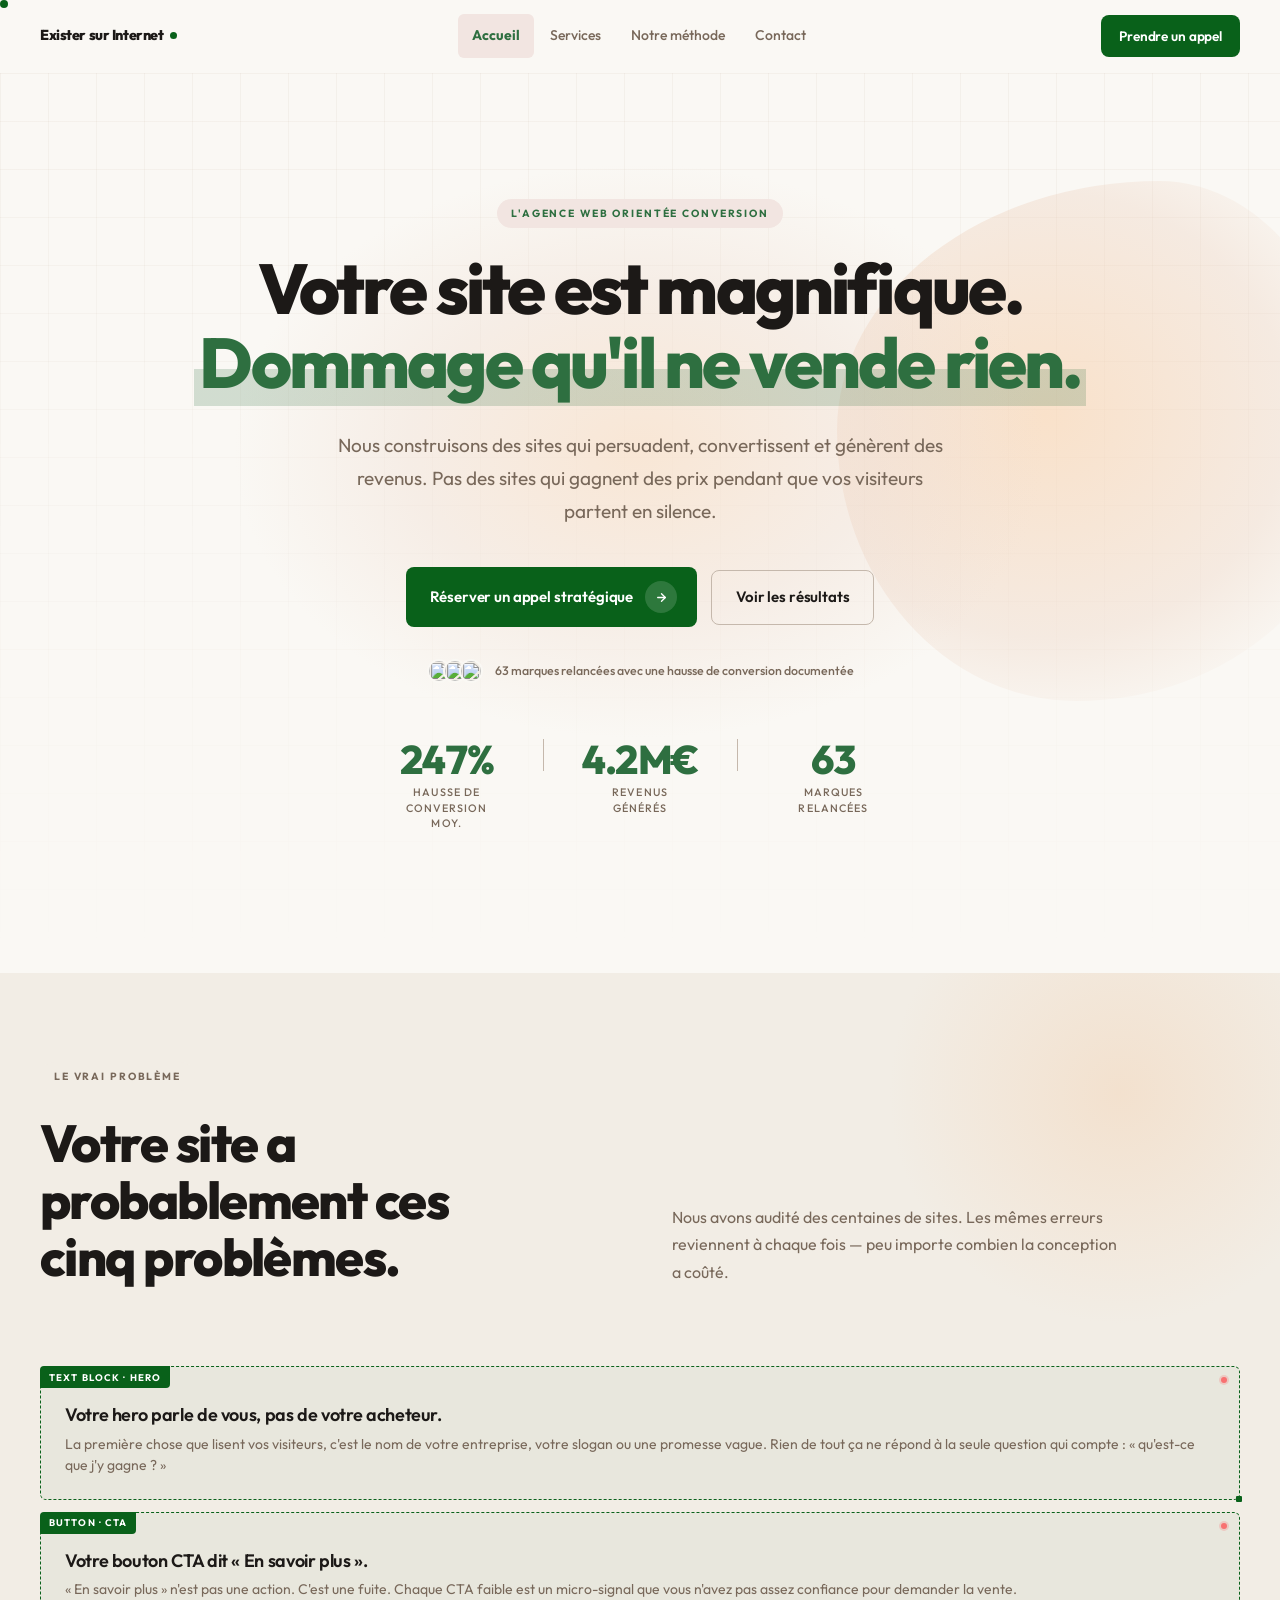
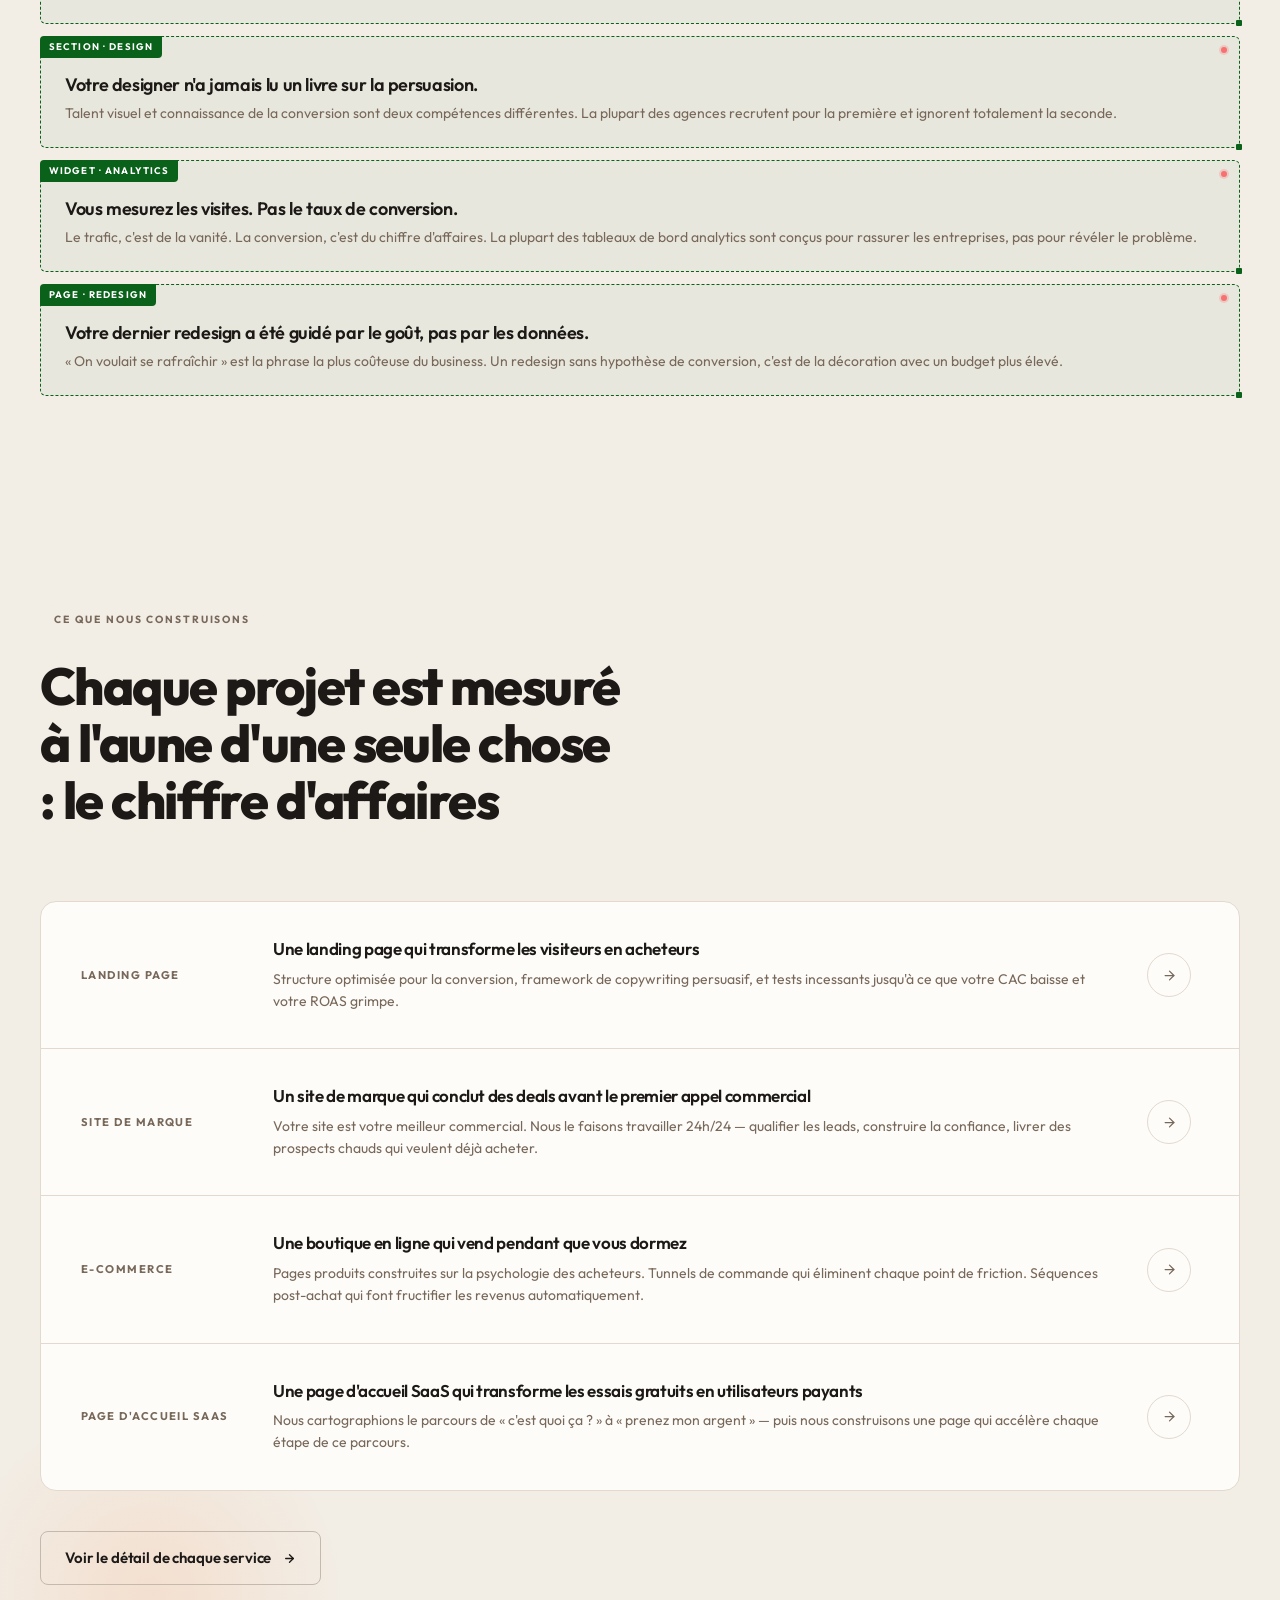
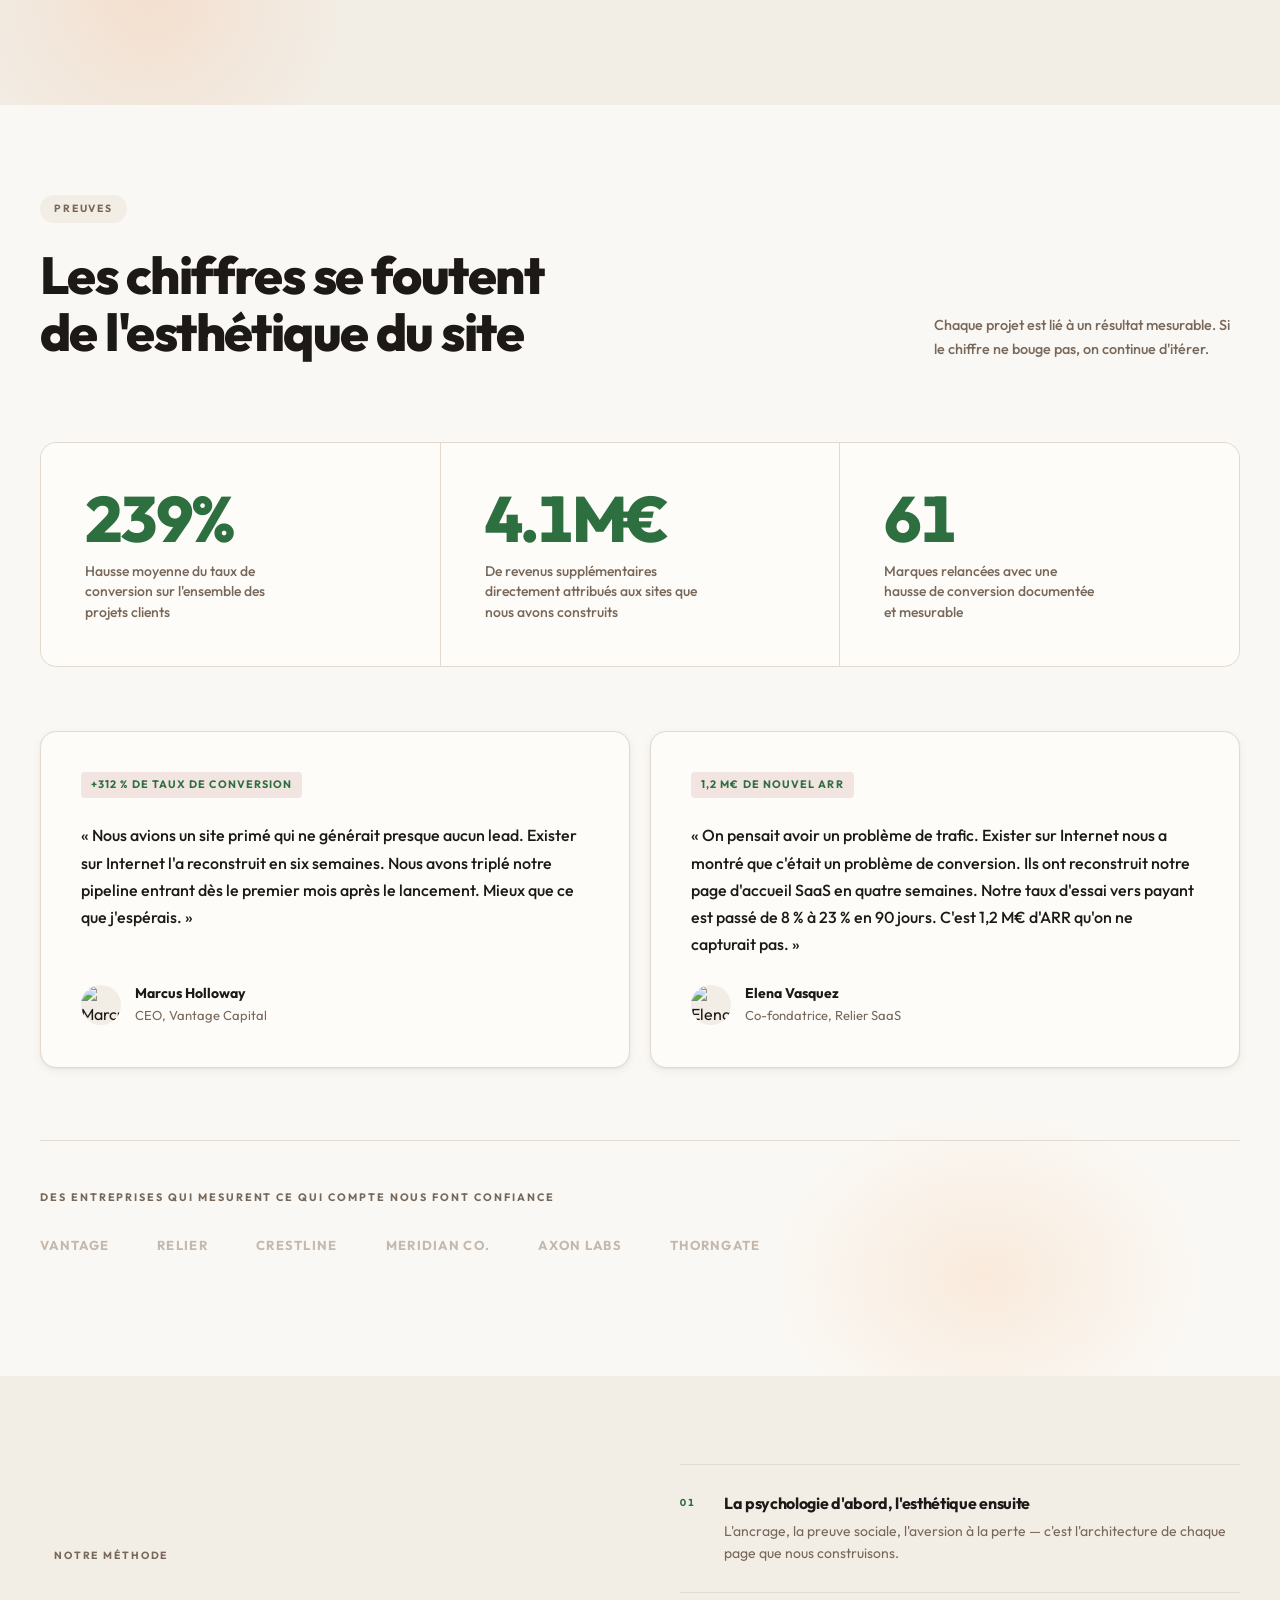
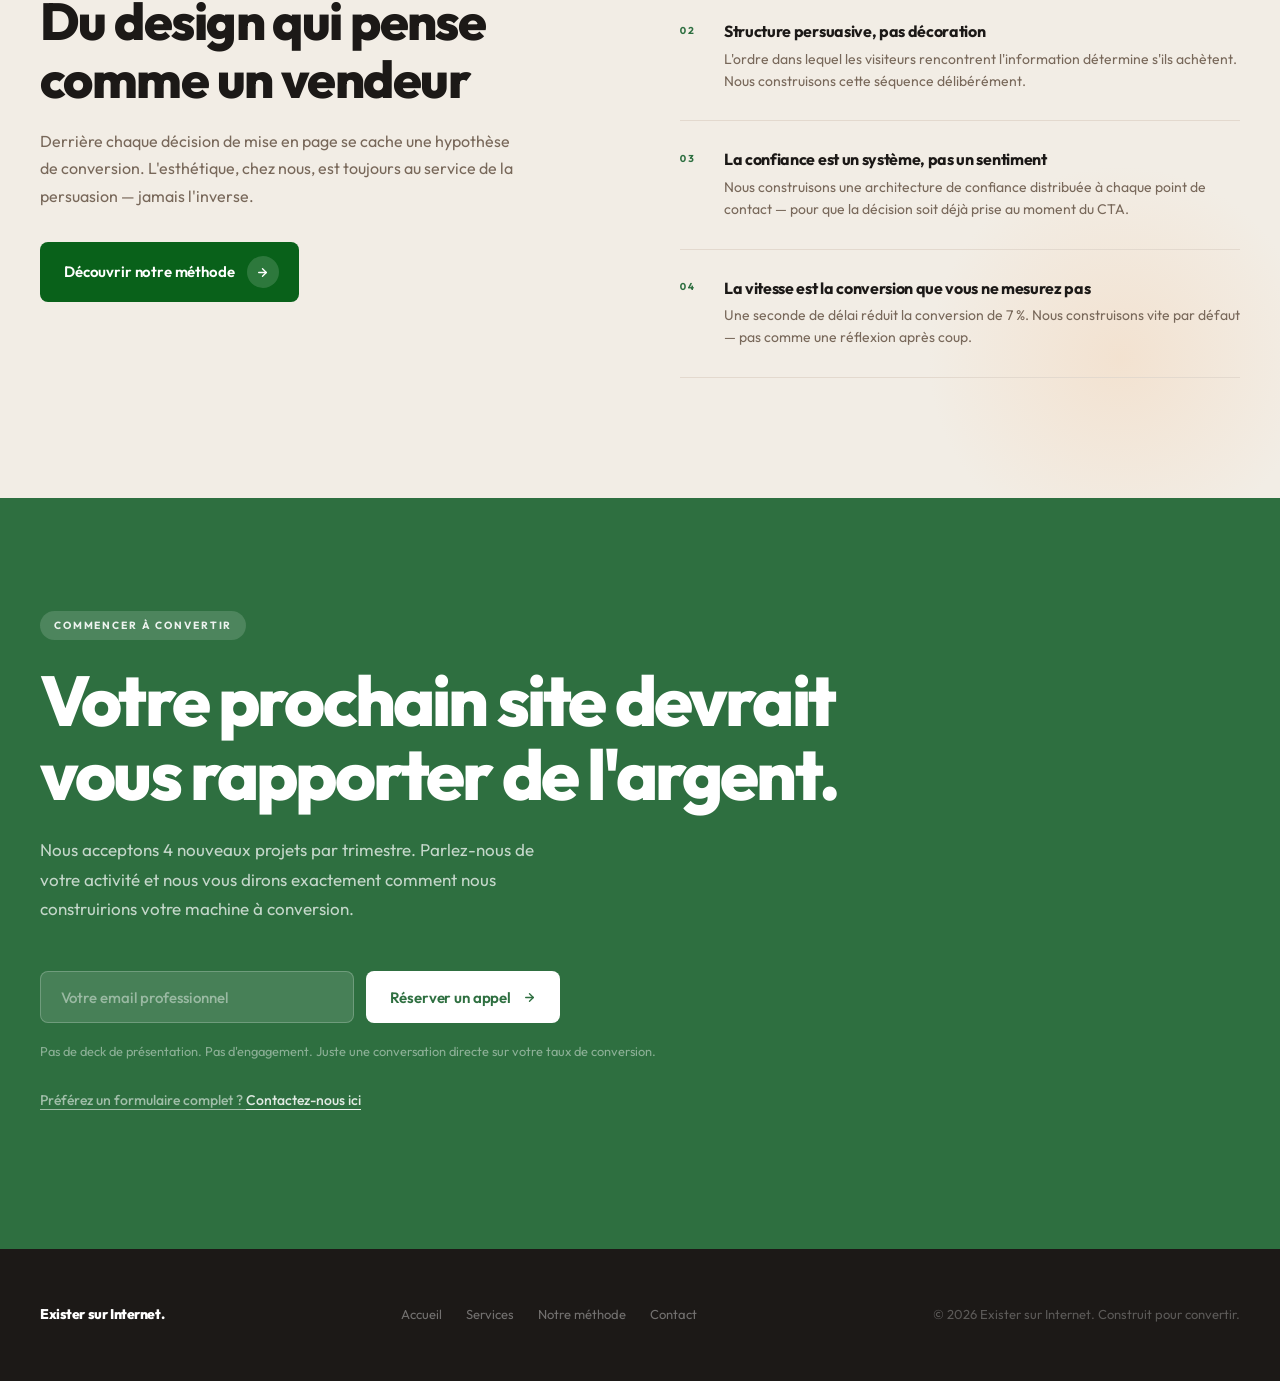
==== commit f622737a: "feat: add sober custom cursor to all pages" ====
--- a/index.html
+++ b/index.html
@@ -8,1058 +8,7 @@
   <link rel="preconnect" href="https://fonts.googleapis.com" />
   <link rel="preconnect" href="https://fonts.gstatic.com" crossorigin />
   <link href="https://fonts.googleapis.com/css2?family=Outfit:wght@300;400;500;600;700;800;900&display=swap" rel="stylesheet" />
-
-  <style>
-    /* ─── Reset ─── */
-    *, *::before, *::after { box-sizing: border-box; margin: 0; padding: 0; }
-
-    /* ─── Design Tokens ─── */
-    :root {
-      --bg:            #FAF8F4;
-      --bg-alt:        #F2EDE5;
-      --bg-dark:       #1C1917;
-      --text:          #1C1917;
-      --text-muted:    #78685A;
-      --accent:        oklch(43% 0.13 145);
-      --accent-h:      oklch(37% 0.13 145);
-      --accent-light:  color-mix(in oklch, oklch(43% 0.13 145) 12%, white);
-      --accent-hex:    #2E6F40;
-      --border:        #E3D9CE;
-      --border-mid:    #C5B8AC;
-      --white:         #FDFCF9;
-      --shadow-low:    0 1px 2px hsl(30 15% 25% / 0.06), 0 3px 8px hsl(30 15% 25% / 0.07);
-      --shadow-mid:    0 1px 2px hsl(30 15% 25% / 0.05), 0 4px 12px hsl(30 15% 25% / 0.08), 0 12px 32px hsl(30 15% 25% / 0.06);
-      --font:          'Outfit', system-ui, -apple-system, sans-serif;
-      --ease-spring:   cubic-bezier(0.16, 1, 0.3, 1);
-      --spring-bounce: linear(0,0.006,0.025 2.8%,0.101 6.1%,0.539 18.9%,0.721 25.3%,0.849 31.5%,0.937 38.1%,0.968 41.8%,0.991 45.7%,1.006 50.1%,1.013 55%,1.012 60.4%,1.007 68.1%,1.001 86.5%,1);
-      interpolate-size: allow-keywords;
-      scroll-padding-top: 72px;
-    }
-
-    html {
-      font-optical-sizing: auto;
-      scroll-behavior: smooth;
-    }
-
-    body {
-      font-family: var(--font);
-      background: var(--bg);
-      color: var(--text);
-      font-size: 1rem;
-      line-height: 1.65;
-      -webkit-tap-highlight-color: transparent;
-      text-rendering: optimizeLegibility;
-      -webkit-font-smoothing: antialiased;
-    }
-
-    /* Text wrapping */
-    h1, h2, h3, h4 { text-wrap: balance; }
-    p { text-wrap: pretty; }
-
-    /* text-box where supported */
-    h1, h2, h3, h4, button, .eyebrow, .badge { text-box: trim-both cap alphabetic; }
-
-    /* Links */
-    a { text-underline-offset: 0.25em; text-decoration-thickness: 1px; }
-
-    /* Focus */
-    *:focus-visible { outline: 2px solid var(--accent); outline-offset: 3px; border-radius: 3px; }
-
-    /* Selection */
-    ::selection { background: color-mix(in oklch, var(--accent) 20%, transparent); }
-
-    /* Numerics */
-    .nums { font-variant-numeric: tabular-nums; }
-
-    /* ─── Layout ─── */
-    .container {
-      max-width: 1280px;
-      margin: 0 auto;
-      padding: 0 2.5rem;
-    }
-    @media (max-width: 768px) { .container { padding: 0 1.25rem; } }
-
-    /* ─── Eyebrow badges ─── */
-    .eyebrow {
-      display: inline-flex;
-      align-items: center;
-      gap: 0.5rem;
-      padding: 0.35rem 0.875rem;
-      border-radius: 999px;
-      font-size: 0.65rem;
-      font-weight: 700;
-      text-transform: uppercase;
-      letter-spacing: 0.18em;
-      background: var(--bg-alt);
-      color: var(--text-muted);
-      margin-bottom: 1.5rem;
-    }
-    .eyebrow-accent {
-      background: var(--accent-light);
-      color: var(--accent-hex);
-    }
-    .eyebrow-white {
-      background: rgba(255,255,255,0.15);
-      color: rgba(255,255,255,0.9);
-    }
-
-    /* ─── Buttons ─── */
-    .btn {
-      display: inline-flex;
-      align-items: center;
-      justify-content: center;
-      gap: 0.75rem;
-      border: none;
-      border-radius: 8px;
-      font-family: var(--font);
-      font-size: 0.9375rem;
-      font-weight: 600;
-      text-decoration: none;
-      cursor: pointer;
-      user-select: none;
-      -webkit-tap-highlight-color: transparent;
-      min-height: 48px;
-      padding: 0.875rem 1.5rem;
-      letter-spacing: -0.01em;
-      transition: background 0.2s var(--ease-spring), transform 0.15s var(--ease-spring), border-color 0.2s;
-    }
-    .btn:active { transform: scale(0.98) translateY(1px); }
-
-    .btn-primary {
-      background: var(--accent);
-      color: #fff;
-      padding: 0.875rem 1.25rem 0.875rem 1.5rem;
-    }
-    .btn-primary:hover { background: var(--accent-h); }
-
-    .btn-ghost {
-      background: transparent;
-      color: var(--text);
-      border: 1.5px solid var(--border-mid);
-    }
-    .btn-ghost:hover { border-color: var(--text); background: rgba(26,26,26,0.04); }
-
-    .btn-white {
-      background: #fff;
-      color: var(--accent-hex);
-    }
-    .btn-white:hover { background: #F0F0EE; }
-
-    /* Button-in-button icon circle */
-    .btn-icon-circle {
-      width: 32px;
-      height: 32px;
-      border-radius: 50%;
-      background: rgba(255,255,255,0.15);
-      display: flex;
-      align-items: center;
-      justify-content: center;
-      flex-shrink: 0;
-      transition: background 0.2s;
-    }
-    .btn-primary:hover .btn-icon-circle { background: rgba(255,255,255,0.25); }
-
-    /* ─── Navigation ─── */
-    .nav-wrap {
-      position: sticky;
-      top: 0;
-      z-index: 100;
-    }
-    nav {
-      background: var(--bg);
-      border-bottom: 1px solid transparent;
-      transition: border-color 0.3s, background 0.3s;
-    }
-    nav.scrolled {
-      border-bottom-color: var(--border);
-      background: oklch(from var(--bg) l c h / 0.94);
-      backdrop-filter: blur(14px);
-    }
-    .nav-inner {
-      display: flex;
-      align-items: center;
-      justify-content: space-between;
-      height: 72px;
-      gap: 2rem;
-    }
-    .nav-logo {
-      font-size: 0.9rem;
-      font-weight: 800;
-      letter-spacing: -0.03em;
-      color: var(--text);
-      text-decoration: none;
-      display: flex;
-      align-items: center;
-      gap: 0.4rem;
-    }
-    .nav-logo-dot {
-      width: 7px;
-      height: 7px;
-      border-radius: 50%;
-      background: var(--accent);
-      display: inline-block;
-      margin-bottom: 1px;
-    }
-    .nav-links {
-      display: flex;
-      align-items: center;
-      gap: 0.125rem;
-      list-style: none;
-    }
-    .nav-links a {
-      display: flex;
-      align-items: center;
-      min-height: 44px;
-      padding: 0.5rem 0.875rem;
-      font-size: 0.875rem;
-      font-weight: 500;
-      color: var(--text-muted);
-      text-decoration: none;
-      border-radius: 6px;
-      transition: color 0.15s, background 0.15s;
-    }
-    .nav-links a:hover { color: var(--text); background: var(--bg-alt); }
-    @media (max-width: 768px) { .nav-links { display: none; } }
-
-    /* ─── Hero ─── */
-    .hero {
-      min-height: 100dvh;
-      padding-top: 7rem;
-      padding-bottom: 8rem;
-      display: flex;
-      align-items: center;
-      position: relative;
-      overflow: hidden;
-    }
-    .hero::before {
-      content: '';
-      position: absolute;
-      inset: 0;
-      background-image:
-        linear-gradient(rgba(110,70,30,0.065) 1px, transparent 1px),
-        linear-gradient(90deg, rgba(110,70,30,0.065) 1px, transparent 1px);
-      background-size: 48px 48px;
-      pointer-events: none;
-      z-index: 0;
-      -webkit-mask-image: linear-gradient(to bottom, rgba(0,0,0,0.65) 0%, rgba(0,0,0,0) 100%);
-      mask-image: linear-gradient(to bottom, rgba(0,0,0,0.65) 0%, rgba(0,0,0,0) 100%);
-    }
-    /* Warm ambient glow behind hero content */
-    .hero::after {
-      content: '';
-      position: absolute;
-      top: 42%;
-      left: 50%;
-      transform: translate(-50%, -50%);
-      width: 820px;
-      height: 580px;
-      background: radial-gradient(ellipse at center,
-        oklch(92% 0.04 65 / 0.72) 0%,
-        oklch(90% 0.03 55 / 0.35) 40%,
-        transparent 70%);
-      pointer-events: none;
-      z-index: 0;
-    }
-    .hero-blob {
-      position: absolute;
-      right: -6%;
-      top: 12%;
-      width: 520px;
-      height: 520px;
-      /* warm amber/ochre tone — no blue */
-      background: radial-gradient(ellipse at 40% 45%,
-        oklch(88% 0.07 65 / 0.55) 0%,
-        oklch(85% 0.05 55 / 0.28) 55%,
-        transparent 80%);
-      border-radius: 62% 38% 54% 46% / 48% 52% 48% 52%;
-      pointer-events: none;
-      z-index: 0;
-      animation: blobMorph 14s ease-in-out infinite;
-    }
-    @keyframes blobMorph {
-      0%,100% { border-radius: 62% 38% 54% 46% / 48% 52% 48% 52%; }
-      33%      { border-radius: 42% 58% 34% 66% / 60% 40% 60% 40%; }
-      66%      { border-radius: 54% 46% 72% 28% / 36% 64% 36% 64%; }
-    }
-    @media (max-width: 768px) { .hero-blob { display: none; } }
-
-    .hero-grid {
-      display: flex;
-      flex-direction: column;
-      align-items: center;
-      text-align: center;
-      position: relative;
-      z-index: 1;
-      width: 100%;
-    }
-
-    .hero-headline {
-      font-size: clamp(2.25rem, 5.5vw, 4.75rem);
-      font-weight: 800;
-      line-height: 1.05;
-      letter-spacing: -0.04em;
-      max-width: 24ch;
-      margin: 0 auto;
-    }
-    .hero-headline em {
-      font-style: normal;
-      color: var(--accent-hex);
-      background-image: linear-gradient(180deg, transparent 58%, rgba(46,111,64,0.2) 58%);
-      padding: 0 0.08em;
-      margin: 0 -0.04em;
-    }
-    .hero-sub {
-      font-size: clamp(1rem, 1.6vw, 1.1875rem);
-      color: var(--text-muted);
-      max-width: 52ch;
-      line-height: 1.72;
-      margin-top: 1.875rem;
-      margin-bottom: 2.5rem;
-      font-weight: 400;
-    }
-    .hero-actions {
-      display: flex;
-      align-items: center;
-      justify-content: center;
-      gap: 0.875rem;
-      flex-wrap: wrap;
-    }
-    .hero-micro {
-      margin-top: 2rem;
-      font-size: 0.775rem;
-      color: var(--text-muted);
-      display: flex;
-      align-items: center;
-      justify-content: center;
-      gap: 0.75rem;
-      font-weight: 500;
-    }
-    .avatar-stack {
-      display: flex;
-    }
-    .avatar-stack span {
-      width: 24px;
-      height: 24px;
-      border-radius: 50%;
-      border: 2px solid var(--bg);
-      display: block;
-      overflow: hidden;
-      background: var(--bg-alt);
-    }
-    .avatar-stack span + span { margin-left: -8px; }
-    .avatar-stack img { width: 100%; height: 100%; object-fit: cover; display: block; }
-
-    /* Hero stats bar */
-    .hero-stats-bar {
-      display: grid;
-      grid-template-columns: repeat(3, 1fr);
-      gap: 1px;
-      background: var(--border);
-      border: 1.5px solid var(--border);
-      border-radius: 16px;
-      overflow: hidden;
-      margin-top: 4rem;
-      width: 100%;
-      max-width: 640px;
-    }
-    @media (max-width: 560px) {
-      .hero-stats-bar { grid-template-columns: 1fr; max-width: 320px; }
-    }
-    .hero-stat-cell {
-      background: var(--white);
-      padding: 1.75rem 1.5rem;
-      text-align: center;
-    }
-    .stat-num {
-      font-size: clamp(2rem, 4vw, 2.75rem);
-      font-weight: 800;
-      letter-spacing: -0.04em;
-      line-height: 1;
-      color: var(--accent-hex);
-      font-variant-numeric: tabular-nums;
-    }
-    .stat-label {
-      font-size: 0.7rem;
-      color: var(--text-muted);
-      font-weight: 500;
-      margin-top: 0.4rem;
-      text-transform: uppercase;
-      letter-spacing: 0.09em;
-      line-height: 1.4;
-    }
-    .stat-divider {
-      margin: 1.75rem 0;
-      border: none;
-      border-top: 1px solid var(--border);
-    }
-
-    /* ─── Sections ─── */
-    section { padding-top: 5.5rem; padding-bottom: 7.5rem; }
-
-    /* ─── Problem ─── */
-    .problem { background: var(--bg-alt); position: relative; overflow: hidden; }
-    /* Warm corner glow for visual depth */
-    .problem::after {
-      content: '';
-      position: absolute;
-      top: -120px;
-      right: -80px;
-      width: 480px;
-      height: 480px;
-      background: radial-gradient(circle,
-        oklch(88% 0.06 65 / 0.42) 0%,
-        transparent 68%);
-      pointer-events: none;
-      z-index: 0;
-    }
-    .problem .container { position: relative; z-index: 1; }
-
-    /* ─── Problem Section ─── */
-    .problem-header {
-      display: grid;
-      grid-template-columns: 1fr 1fr;
-      gap: 4rem;
-      align-items: end;
-      margin-bottom: 5rem;
-    }
-    @media (max-width: 768px) { .problem-header { grid-template-columns: 1fr; gap: 2rem; margin-bottom: 3rem; } }
-
-    .problem-heading {
-      font-size: clamp(2rem, 4.5vw, 3.25rem);
-      font-weight: 800;
-      letter-spacing: -0.03em;
-      line-height: 1.1;
-    }
-    .problem-heading-sub {
-      font-size: 1rem;
-      color: var(--text-muted);
-      line-height: 1.72;
-      max-width: 42ch;
-    }
-
-    .diag-list {
-      list-style: none;
-      border-top: 1px solid var(--border-mid);
-    }
-    .diag-item {
-      display: grid;
-      grid-template-columns: 3rem 1fr;
-      gap: 1.5rem;
-      align-items: baseline;
-      padding: 2rem 0;
-      border-bottom: 1px solid var(--border);
-      transition: background 0.15s;
-      cursor: default;
-    }
-    .diag-item:hover .diag-text { color: var(--text); }
-    .diag-item:hover .diag-num  { color: var(--accent-hex); }
-
-    .diag-num {
-      font-size: 0.65rem;
-      font-weight: 700;
-      letter-spacing: 0.14em;
-      text-transform: uppercase;
-      color: var(--border-mid);
-      font-variant-numeric: tabular-nums;
-      padding-top: 0.3rem;
-      transition: color 0.2s;
-    }
-    .diag-text {
-      font-size: clamp(1.0625rem, 2vw, 1.25rem);
-      font-weight: 600;
-      letter-spacing: -0.02em;
-      line-height: 1.35;
-      color: var(--text);
-      transition: color 0.2s;
-    }
-    .diag-note {
-      display: block;
-      font-size: 0.875rem;
-      font-weight: 400;
-      color: var(--text-muted);
-      margin-top: 0.375rem;
-      letter-spacing: 0;
-      line-height: 1.55;
-    }
-
-    @media (max-width: 560px) {
-      .diag-item { grid-template-columns: 2rem 1fr; gap: 1rem; }
-    }
-
-    /* ─── Philosophy ─── */
-    #method { position: relative; overflow: hidden; }
-    #method::before {
-      content: '';
-      position: absolute;
-      top: 0;
-      right: 10%;
-      width: 560px;
-      height: 360px;
-      background: radial-gradient(ellipse at 60% 0%,
-        oklch(91% 0.05 60 / 0.5) 0%,
-        transparent 65%);
-      pointer-events: none;
-      z-index: 0;
-    }
-    #method > .container { position: relative; z-index: 1; }
-    .method-header {
-      display: grid;
-      grid-template-columns: 1fr 1fr;
-      gap: 4rem;
-      align-items: end;
-      margin-bottom: 4.5rem;
-    }
-    @media (max-width: 768px) { .method-header { grid-template-columns: 1fr; gap: 2rem; } }
-
-    .method-heading {
-      font-size: clamp(2rem, 4.5vw, 3.25rem);
-      font-weight: 800;
-      letter-spacing: -0.03em;
-      line-height: 1.1;
-    }
-    .method-intro {
-      font-size: 1.0625rem;
-      color: var(--text-muted);
-      line-height: 1.75;
-      max-width: 44ch;
-    }
-
-    .principles-grid {
-      display: grid;
-      grid-template-columns: 1fr 1fr;
-      border: 1.5px solid var(--border);
-      border-radius: 16px;
-      overflow: hidden;
-      background: var(--white);
-      box-shadow: 0 2px 6px hsl(30 20% 20% / 0.04), 0 8px 24px hsl(30 20% 20% / 0.05);
-    }
-    @media (max-width: 768px) { .principles-grid { grid-template-columns: 1fr; } }
-
-    .principle {
-      padding: 2.75rem;
-      border-right: 1.5px solid var(--border);
-      border-bottom: 1.5px solid var(--border);
-      position: relative;
-      overflow: hidden;
-      transition: background 0.2s;
-    }
-    .principle:hover { background: color-mix(in oklch, oklch(70% 0.06 65) 6%, var(--white)); }
-    .principle:nth-child(even)  { border-right: none; }
-    .principle:nth-child(3),
-    .principle:nth-child(4)     { border-bottom: none; }
-    @media (max-width: 768px) {
-      .principle { border-right: none; }
-      .principle:last-child { border-bottom: none; }
-      .principle:not(:last-child) { border-bottom: 1.5px solid var(--border); }
-    }
-
-    .principle-num {
-      font-size: 0.625rem;
-      font-weight: 700;
-      letter-spacing: 0.16em;
-      text-transform: uppercase;
-      color: var(--accent-hex);
-      margin-bottom: 1.25rem;
-      font-variant-numeric: tabular-nums;
-    }
-    .principle-title {
-      font-size: 1.1875rem;
-      font-weight: 700;
-      letter-spacing: -0.02em;
-      line-height: 1.25;
-      margin-bottom: 0.875rem;
-    }
-    .principle-body {
-      font-size: 0.9375rem;
-      color: var(--text-muted);
-      line-height: 1.65;
-    }
-    .principle-bg-num {
-      position: absolute;
-      bottom: -1rem;
-      right: 1.25rem;
-      font-size: 6rem;
-      font-weight: 900;
-      line-height: 1;
-      color: var(--border);
-      pointer-events: none;
-      letter-spacing: -0.05em;
-      font-variant-numeric: tabular-nums;
-      user-select: none;
-    }
-
-    /* ─── Services ─── */
-    .services { background: var(--bg-alt); position: relative; overflow: hidden; }
-    .services::before {
-      content: '';
-      position: absolute;
-      bottom: -100px;
-      left: -60px;
-      width: 420px;
-      height: 420px;
-      background: radial-gradient(circle,
-        oklch(86% 0.07 55 / 0.35) 0%,
-        transparent 65%);
-      pointer-events: none;
-      z-index: 0;
-    }
-    .services .container { position: relative; z-index: 1; }
-
-    .services-heading {
-      font-size: clamp(2rem, 4.5vw, 3.25rem);
-      font-weight: 800;
-      letter-spacing: -0.03em;
-      line-height: 1.1;
-      max-width: 22ch;
-      margin-bottom: 4.5rem;
-    }
-
-    .services-table {
-      border: 1.5px solid var(--border);
-      border-radius: 16px;
-      overflow: hidden;
-      background: var(--white);
-    }
-    .service-row {
-      display: grid;
-      grid-template-columns: 160px 1fr 52px;
-      align-items: center;
-      padding: 2.25rem 2.5rem;
-      border-bottom: 1.5px solid var(--border);
-      gap: 2rem;
-      transition: background 0.18s;
-    }
-    .service-row:last-child { border-bottom: none; }
-    .service-row:hover { background: var(--bg); }
-    @media (max-width: 768px) {
-      .service-row { grid-template-columns: 1fr; padding: 1.875rem 1.5rem; gap: 0.875rem; }
-      .service-arrow-wrap { display: none; }
-    }
-
-    .service-type {
-      font-size: 0.7rem;
-      font-weight: 700;
-      text-transform: uppercase;
-      letter-spacing: 0.13em;
-      color: var(--text-muted);
-    }
-    .service-outcome {
-      font-size: 1.0625rem;
-      font-weight: 600;
-      letter-spacing: -0.02em;
-      line-height: 1.35;
-      color: var(--text);
-    }
-    .service-detail {
-      font-size: 0.875rem;
-      color: var(--text-muted);
-      line-height: 1.6;
-      margin-top: 0.4rem;
-      font-weight: 400;
-    }
-    .service-arrow {
-      width: 44px;
-      height: 44px;
-      border: 1.5px solid var(--border);
-      border-radius: 50%;
-      display: flex;
-      align-items: center;
-      justify-content: center;
-      color: var(--text-muted);
-      transition: background 0.2s, border-color 0.2s, color 0.2s, transform 0.2s var(--spring-bounce);
-    }
-    .service-row:hover .service-arrow {
-      background: var(--accent);
-      border-color: var(--accent);
-      color: #fff;
-      transform: translateX(4px);
-    }
-
-    /* ─── Results ─── */
-    #results { position: relative; overflow: hidden; }
-    #results::after {
-      content: '';
-      position: absolute;
-      bottom: -80px;
-      right: 5%;
-      width: 460px;
-      height: 360px;
-      background: radial-gradient(ellipse,
-        oklch(89% 0.06 62 / 0.38) 0%,
-        transparent 65%);
-      pointer-events: none;
-      z-index: 0;
-    }
-    #results > .container { position: relative; z-index: 1; }
-    .results-heading {
-      font-size: clamp(2rem, 4.5vw, 3.25rem);
-      font-weight: 800;
-      letter-spacing: -0.03em;
-      line-height: 1.1;
-      max-width: 22ch;
-    }
-    .results-header {
-      display: grid;
-      grid-template-columns: 1fr auto;
-      align-items: end;
-      gap: 2rem;
-      margin-bottom: 5rem;
-    }
-    @media (max-width: 768px) { .results-header { grid-template-columns: 1fr; } }
-
-    .results-sub {
-      font-size: 0.9rem;
-      color: var(--text-muted);
-      max-width: 34ch;
-      line-height: 1.65;
-      font-weight: 500;
-    }
-
-    .metrics-band {
-      display: grid;
-      grid-template-columns: repeat(3, 1fr);
-      gap: 1px;
-      background: var(--border);
-      border: 1.5px solid var(--border);
-      border-radius: 16px;
-      overflow: hidden;
-      margin-bottom: 4rem;
-    }
-    @media (max-width: 768px) { .metrics-band { grid-template-columns: 1fr; } }
-
-    .metric-cell {
-      background: var(--white);
-      padding: 2.75rem;
-    }
-    .metric-num {
-      font-size: clamp(2.5rem, 5vw, 4rem);
-      font-weight: 800;
-      letter-spacing: -0.04em;
-      line-height: 1;
-      color: var(--accent-hex);
-      font-variant-numeric: tabular-nums;
-    }
-    .metric-label {
-      font-size: 0.875rem;
-      color: var(--text-muted);
-      font-weight: 500;
-      margin-top: 0.65rem;
-      line-height: 1.45;
-      max-width: 24ch;
-    }
-
-    /* Testimonials */
-    .testimonials-grid {
-      display: grid;
-      grid-template-columns: 1fr 1fr;
-      gap: 1.25rem;
-    }
-    @media (max-width: 768px) { .testimonials-grid { grid-template-columns: 1fr; } }
-
-    .testimonial {
-      background: var(--white);
-      border: 1.5px solid var(--border);
-      border-radius: 16px;
-      padding: 2.5rem;
-      display: flex;
-      flex-direction: column;
-      gap: 1.5rem;
-      box-shadow: var(--shadow-low);
-      transition: border-color 0.2s, box-shadow 0.2s;
-    }
-    .testimonial:hover {
-      border-color: var(--border-mid);
-      box-shadow: var(--shadow-mid);
-    }
-    .result-badge {
-      display: inline-flex;
-      align-self: flex-start;
-      padding: 0.275rem 0.625rem;
-      border-radius: 4px;
-      font-size: 0.675rem;
-      font-weight: 700;
-      letter-spacing: 0.1em;
-      text-transform: uppercase;
-      background: var(--accent-light);
-      color: var(--accent-hex);
-    }
-    .testimonial-quote {
-      font-size: 1.0rem;
-      font-weight: 500;
-      line-height: 1.7;
-      color: var(--text);
-      flex: 1;
-    }
-    .testimonial-author {
-      display: flex;
-      align-items: center;
-      gap: 0.875rem;
-    }
-    .testimonial-avatar {
-      width: 40px;
-      height: 40px;
-      border-radius: 50%;
-      overflow: hidden;
-      flex-shrink: 0;
-      background: var(--bg-alt);
-    }
-    .testimonial-avatar img { width: 100%; height: 100%; object-fit: cover; display: block; }
-    .testimonial-name { font-size: 0.875rem; font-weight: 700; }
-    .testimonial-role { font-size: 0.8125rem; color: var(--text-muted); font-weight: 400; }
-
-    /* Logos bar */
-    .logos-bar {
-      margin-top: 4.5rem;
-      padding-top: 3rem;
-      border-top: 1px solid var(--border);
-    }
-    .logos-label {
-      font-size: 0.675rem;
-      text-transform: uppercase;
-      letter-spacing: 0.18em;
-      font-weight: 700;
-      color: var(--text-muted);
-      margin-bottom: 1.75rem;
-    }
-    .logos-row {
-      display: flex;
-      align-items: center;
-      gap: 3rem;
-      flex-wrap: wrap;
-    }
-    .logo-item {
-      font-size: 0.8125rem;
-      font-weight: 700;
-      letter-spacing: 0.1em;
-      text-transform: uppercase;
-      color: var(--border-mid);
-    }
-
-    /* ─── Final CTA ─── */
-    .final-cta {
-      background: var(--accent-hex);
-      padding-top: 7rem;
-      padding-bottom: 8.5rem;
-    }
-    .final-cta-heading {
-      font-size: clamp(2.25rem, 5.5vw, 5rem);
-      font-weight: 800;
-      letter-spacing: -0.04em;
-      line-height: 1.05;
-      color: #fff;
-      max-width: 20ch;
-      margin-bottom: 1.5rem;
-    }
-    .final-cta-sub {
-      font-size: 1.0625rem;
-      color: rgba(255,255,255,0.72);
-      max-width: 46ch;
-      line-height: 1.72;
-      margin-bottom: 3rem;
-      font-weight: 400;
-    }
-
-    .cta-form {
-      display: flex;
-      gap: 0.75rem;
-      max-width: 520px;
-    }
-    @media (max-width: 560px) { .cta-form { flex-direction: column; } }
-
-    .cta-input {
-      flex: 1;
-      height: 52px;
-      padding: 0 1.25rem;
-      background: rgba(255,255,255,0.12);
-      border: 1.5px solid rgba(255,255,255,0.22);
-      border-radius: 8px;
-      font-family: var(--font);
-      font-size: 0.9375rem;
-      font-weight: 500;
-      color: #fff;
-      outline: none;
-      min-height: 44px;
-      transition: border-color 0.2s, background 0.2s;
-    }
-    .cta-input::placeholder { color: rgba(255,255,255,0.45); }
-    .cta-input:focus {
-      border-color: rgba(255,255,255,0.65);
-      background: rgba(255,255,255,0.18);
-    }
-    .cta-disclaimer {
-      font-size: 0.8rem;
-      color: rgba(255,255,255,0.45);
-      margin-top: 1.125rem;
-      font-weight: 400;
-    }
-
-    /* ─── Footer ─── */
-    footer {
-      background: var(--bg-dark);
-      padding: 2.75rem 0;
-    }
-    .footer-inner {
-      display: flex;
-      align-items: center;
-      justify-content: space-between;
-      gap: 2rem;
-      flex-wrap: wrap;
-    }
-    .footer-logo {
-      font-size: 0.875rem;
-      font-weight: 800;
-      letter-spacing: -0.03em;
-      color: #fff;
-      text-decoration: none;
-    }
-    .footer-links {
-      display: flex;
-      gap: 1.5rem;
-      list-style: none;
-      flex-wrap: wrap;
-    }
-    .footer-links a {
-      font-size: 0.8125rem;
-      color: rgba(255,255,255,0.38);
-      text-decoration: none;
-      font-weight: 400;
-      min-height: 44px;
-      display: flex;
-      align-items: center;
-      transition: color 0.15s;
-    }
-    .footer-links a:hover { color: rgba(255,255,255,0.75); }
-    .footer-copy { font-size: 0.8125rem; color: rgba(255,255,255,0.28); font-weight: 400; }
-
-    /* ─── Scroll-reveal ─── */
-    @media (prefers-reduced-motion: no-preference) {
-      .r {
-        opacity: 0;
-        transform: translateY(22px);
-        transition: opacity 0.7s var(--ease-spring), transform 0.7s var(--ease-spring);
-      }
-      .r.d1 { transition-delay: 80ms; }
-      .r.d2 { transition-delay: 160ms; }
-      .r.d3 { transition-delay: 240ms; }
-      .r.d4 { transition-delay: 320ms; }
-      .r.visible { opacity: 1; transform: translateY(0); }
-    }
-
-    /* ─── Toast ─── */
-    .toast {
-      position: fixed;
-      bottom: 1.5rem;
-      right: 1.5rem;
-      background: var(--bg-dark);
-      color: #fff;
-      padding: 0.875rem 1.25rem;
-      border-radius: 10px;
-      font-size: 0.875rem;
-      font-weight: 500;
-      display: flex;
-      align-items: center;
-      gap: 0.625rem;
-      z-index: 999;
-      box-shadow: var(--shadow-mid);
-      opacity: 0;
-      transform: translateY(12px);
-      transition: opacity 0.35s var(--ease-spring), transform 0.35s var(--ease-spring);
-      pointer-events: none;
-    }
-    .toast.show { opacity: 1; transform: translateY(0); pointer-events: auto; }
-    .toast-dot {
-      width: 8px;
-      height: 8px;
-      border-radius: 50%;
-      background: #22C55E;
-      flex-shrink: 0;
-    }
-
-    /* ─── Preloader ─── */
-    body.loading { overflow: hidden; }
-
-    #preloader {
-      position: fixed;
-      inset: 0;
-      z-index: 9999;
-      background: var(--bg-dark);
-      display: flex;
-      flex-direction: column;
-      align-items: center;
-      justify-content: center;
-      pointer-events: all;
-      transition: transform 0.8s cubic-bezier(0.76, 0, 0.24, 1);
-    }
-    #preloader.done {
-      transform: translateY(-100%);
-      pointer-events: none;
-    }
-
-    .loader-wordmark {
-      font-family: var(--font);
-      font-size: clamp(1.25rem, 4vw, 2.5rem);
-      font-weight: 800;
-      letter-spacing: -0.03em;
-      color: #fff;
-      display: flex;
-      align-items: center;
-      opacity: 0;
-      transform: translateY(18px);
-      animation: loaderUp 0.6s var(--ease-spring) 0.1s forwards;
-    }
-    .loader-wordmark-dot {
-      width: 10px;
-      height: 10px;
-      border-radius: 50%;
-      background: var(--accent-hex);
-      flex-shrink: 0;
-      margin-left: 3px;
-      margin-bottom: 4px;
-    }
-
-    .loader-tagline {
-      font-family: var(--font);
-      font-size: 0.75rem;
-      font-weight: 500;
-      letter-spacing: 0.18em;
-      text-transform: uppercase;
-      color: rgba(255,255,255,0.3);
-      margin-top: 1rem;
-      opacity: 0;
-      animation: loaderUp 0.5s ease 0.4s forwards;
-    }
-
-    /* Progress bar pinned to bottom */
-    .loader-track {
-      position: absolute;
-      bottom: 0;
-      left: 0;
-      right: 0;
-      height: 2px;
-      background: rgba(255,255,255,0.07);
-      overflow: hidden;
-    }
-    .loader-fill {
-      height: 100%;
-      width: 0%;
-      background: var(--accent-hex);
-      animation: loaderFill 1.5s cubic-bezier(0.16, 1, 0.3, 1) 0.2s forwards;
-    }
-
-    @keyframes loaderUp {
-      to { opacity: 1; transform: translateY(0); }
-    }
-    @keyframes loaderFill {
-      to { width: 100%; }
-    }
-
-    @media (prefers-reduced-motion: reduce) {
-      #preloader { transition: none; }
-      .loader-wordmark,
-      .loader-tagline { animation: none; opacity: 1; transform: none; }
-      .loader-fill { animation: none; width: 100%; }
-    }
-  </style>
+  <link rel="stylesheet" href="styles.css" />
 </head>
 
 <body>
@@ -1070,12 +19,10 @@
     Exister sur Internet<span class="loader-wordmark-dot"></span>
   </div>
   <p class="loader-tagline">L'agence web orientée conversion</p>
-  <div class="loader-track">
-    <div class="loader-fill"></div>
-  </div>
+  <div class="loader-track"><div class="loader-fill"></div></div>
 </div>
 
-<!-- Grain filter declaration (zero-size, invisible) -->
+<!-- Grain filter -->
 <svg width="0" height="0" style="position:absolute;overflow:hidden" aria-hidden="true" focusable="false">
   <defs>
     <filter id="grain-filter" x="0%" y="0%" width="100%" height="100%">
@@ -1090,16 +37,16 @@
   <nav id="mainNav">
     <div class="container">
       <div class="nav-inner">
-        <a href="#" class="nav-logo" aria-label="Exister sur Internet home">
+        <a href="index.html" class="nav-logo" aria-label="Exister sur Internet — accueil">
           Exister sur Internet<span class="nav-logo-dot" aria-hidden="true"></span>
         </a>
         <ul class="nav-links" role="list">
-          <li><a href="#method">Méthode</a></li>
-          <li><a href="#services">Services</a></li>
-          <li><a href="#results">Résultats</a></li>
-          <li><a href="#contact">Contact</a></li>
+          <li><a href="index.html" aria-current="page">Accueil</a></li>
+          <li><a href="services.html">Services</a></li>
+          <li><a href="methode.html">Notre méthode</a></li>
+          <li><a href="contact.html">Contact</a></li>
         </ul>
-        <a href="#contact" class="btn btn-primary" style="font-size:0.85rem;padding:0.6rem 1.125rem;min-height:40px;">
+        <a href="contact.html" class="btn btn-primary" style="font-size:0.85rem;padding:0.6rem 1.125rem;min-height:40px;">
           Prendre un appel
         </a>
       </div>
@@ -1120,7 +67,7 @@
         Nous construisons des sites qui persuadent, convertissent et génèrent des revenus. Pas des sites qui gagnent des prix pendant que vos visiteurs partent en silence.
       </p>
       <div class="hero-actions r d3">
-        <a href="#contact" class="btn btn-primary">
+        <a href="contact.html" class="btn btn-primary">
           Réserver un appel stratégique
           <span class="btn-icon-circle" aria-hidden="true">
             <svg width="13" height="13" viewBox="0 0 24 24" fill="none" stroke="currentColor" stroke-width="2.5" stroke-linecap="round" stroke-linejoin="round" aria-hidden="true"><path d="M5 12h14"/><path d="m12 5 7 7-7 7"/></svg>
@@ -1136,15 +83,13 @@
         </div>
         63 marques relancées avec une hausse de conversion documentée
       </div>
-
-      <!-- Stats band -->
       <div class="hero-stats-bar r d4">
         <div class="hero-stat-cell">
           <div class="stat-num nums count-up" data-target="247" data-suffix="%">0%</div>
           <div class="stat-label">Hausse de conversion moy.</div>
         </div>
         <div class="hero-stat-cell">
-          <div class="stat-num nums count-up" data-target="4.2" data-prefix="" data-suffix="M€">0M€</div>
+          <div class="stat-num nums count-up" data-target="4.2" data-suffix="M€">0M€</div>
           <div class="stat-label">Revenus générés</div>
         </div>
         <div class="hero-stat-cell">
@@ -1156,10 +101,9 @@
   </div>
 </section>
 
-<!-- ─── Problem Section ─── -->
+<!-- ─── Problem ─── -->
 <section class="problem" id="problem" aria-label="Le problème">
   <div class="container">
-
     <div class="problem-header">
       <div>
         <span class="eyebrow r">Le vrai problème</span>
@@ -1169,87 +113,38 @@
         Nous avons audité des centaines de sites. Les mêmes erreurs reviennent à chaque fois — peu importe combien la conception a coûté.
       </p>
     </div>
-
     <ul class="diag-list" role="list">
       <li class="diag-item r">
-        <span class="diag-num">01</span>
-        <span class="diag-text">
-          Votre hero parle de vous, pas de votre acheteur.
+        <span class="diag-num">Text Block · Hero</span>
+        <span class="diag-text">Votre hero parle de vous, pas de votre acheteur.
           <span class="diag-note">La première chose que lisent vos visiteurs, c'est le nom de votre entreprise, votre slogan ou une promesse vague. Rien de tout ça ne répond à la seule question qui compte : « qu'est-ce que j'y gagne ? »</span>
         </span>
       </li>
       <li class="diag-item r d1">
-        <span class="diag-num">02</span>
-        <span class="diag-text">
-          Votre bouton CTA dit « En savoir plus ».
+        <span class="diag-num">Button · CTA</span>
+        <span class="diag-text">Votre bouton CTA dit « En savoir plus ».
           <span class="diag-note">« En savoir plus » n'est pas une action. C'est une fuite. Chaque CTA faible est un micro-signal que vous n'avez pas assez confiance pour demander la vente.</span>
         </span>
       </li>
       <li class="diag-item r d2">
-        <span class="diag-num">03</span>
-        <span class="diag-text">
-          Votre designer n'a jamais lu un livre sur la persuasion.
+        <span class="diag-num">Section · Design</span>
+        <span class="diag-text">Votre designer n'a jamais lu un livre sur la persuasion.
           <span class="diag-note">Talent visuel et connaissance de la conversion sont deux compétences différentes. La plupart des agences recrutent pour la première et ignorent totalement la seconde.</span>
         </span>
       </li>
       <li class="diag-item r d3">
-        <span class="diag-num">04</span>
-        <span class="diag-text">
-          Vous mesurez les visites. Pas le taux de conversion.
+        <span class="diag-num">Widget · Analytics</span>
+        <span class="diag-text">Vous mesurez les visites. Pas le taux de conversion.
           <span class="diag-note">Le trafic, c'est de la vanité. La conversion, c'est du chiffre d'affaires. La plupart des tableaux de bord analytics sont conçus pour rassurer les entreprises, pas pour révéler le problème.</span>
         </span>
       </li>
       <li class="diag-item r d4">
-        <span class="diag-num">05</span>
-        <span class="diag-text">
-          Votre dernier redesign a été guidé par le goût, pas par les données.
+        <span class="diag-num">Page · Redesign</span>
+        <span class="diag-text">Votre dernier redesign a été guidé par le goût, pas par les données.
           <span class="diag-note">« On voulait se rafraîchir » est la phrase la plus coûteuse du business. Un redesign sans hypothèse de conversion, c'est de la décoration avec un budget plus élevé.</span>
         </span>
       </li>
     </ul>
-
-  </div>
-</section>
-
-<!-- ─── Method / Philosophy ─── -->
-<section id="method" aria-label="Notre méthode">
-  <div class="container">
-    <div class="method-header">
-      <div>
-        <span class="eyebrow r">Notre méthode</span>
-        <h2 class="method-heading r d1">Du design qui pense comme un vendeur</h2>
-      </div>
-      <p class="method-intro r d2">
-        Chaque décision repose sur une question : est-ce que ça rapproche le visiteur de la conversion ? Si non, ça ne rentre pas.
-      </p>
-    </div>
-
-    <div class="principles-grid r d1">
-      <div class="principle">
-        <div class="principle-num">01</div>
-        <h3 class="principle-title">La psychologie d'abord, l'esthétique ensuite</h3>
-        <p class="principle-body">Nous partons de la façon dont les acheteurs pensent, pas de ce que les designers ressentent. L'ancrage, la preuve sociale, l'aversion à la perte — ce ne sont pas des buzzwords. C'est l'architecture de chaque page que nous construisons.</p>
-        <span class="principle-bg-num" aria-hidden="true">01</span>
-      </div>
-      <div class="principle">
-        <div class="principle-num">02</div>
-        <h3 class="principle-title">Structure persuasive, pas décoration</h3>
-        <p class="principle-body">La mise en page n'est pas de la décoration. L'ordre dans lequel les visiteurs rencontrent l'information détermine s'ils achètent. Nous construisons cette séquence délibérément, puis nous la testons sans relâche.</p>
-        <span class="principle-bg-num" aria-hidden="true">02</span>
-      </div>
-      <div class="principle">
-        <div class="principle-num">03</div>
-        <h3 class="principle-title">La confiance est un système, pas un sentiment</h3>
-        <p class="principle-body">Personne n'achète à un inconnu. Nous construisons une architecture de confiance — preuves, spécificité, transparence — distribuée à chaque point de contact pour que, lorsque quelqu'un arrive à votre CTA, la décision soit déjà prise.</p>
-        <span class="principle-bg-num" aria-hidden="true">03</span>
-      </div>
-      <div class="principle">
-        <div class="principle-num">04</div>
-        <h3 class="principle-title">La vitesse est la conversion que vous ne mesurez pas</h3>
-        <p class="principle-body">Une seconde de délai réduit la conversion de 7 %. Votre belle animation parallax vous coûte de l'argent. Nous construisons vite par défaut — pas comme une réflexion après coup ajoutée en QA.</p>
-        <span class="principle-bg-num" aria-hidden="true">04</span>
-      </div>
-    </div>
   </div>
 </section>
 
@@ -1262,7 +157,7 @@
     </h2>
 
     <div class="services-table r d2">
-      <div class="service-row">
+      <a href="services.html#landing" class="service-row" style="text-decoration:none;color:inherit;">
         <div class="service-type">Landing page</div>
         <div>
           <div class="service-outcome">Une landing page qui transforme les visiteurs en acheteurs</div>
@@ -1273,8 +168,8 @@
             <svg width="15" height="15" viewBox="0 0 24 24" fill="none" stroke="currentColor" stroke-width="2" stroke-linecap="round" stroke-linejoin="round"><path d="M5 12h14"/><path d="m12 5 7 7-7 7"/></svg>
           </div>
         </div>
-      </div>
-      <div class="service-row">
+      </a>
+      <a href="services.html#marque" class="service-row" style="text-decoration:none;color:inherit;">
         <div class="service-type">Site de marque</div>
         <div>
           <div class="service-outcome">Un site de marque qui conclut des deals avant le premier appel commercial</div>
@@ -1285,8 +180,8 @@
             <svg width="15" height="15" viewBox="0 0 24 24" fill="none" stroke="currentColor" stroke-width="2" stroke-linecap="round" stroke-linejoin="round"><path d="M5 12h14"/><path d="m12 5 7 7-7 7"/></svg>
           </div>
         </div>
-      </div>
-      <div class="service-row">
+      </a>
+      <a href="services.html#ecommerce" class="service-row" style="text-decoration:none;color:inherit;">
         <div class="service-type">E-commerce</div>
         <div>
           <div class="service-outcome">Une boutique en ligne qui vend pendant que vous dormez</div>
@@ -1297,8 +192,8 @@
             <svg width="15" height="15" viewBox="0 0 24 24" fill="none" stroke="currentColor" stroke-width="2" stroke-linecap="round" stroke-linejoin="round"><path d="M5 12h14"/><path d="m12 5 7 7-7 7"/></svg>
           </div>
         </div>
-      </div>
-      <div class="service-row">
+      </a>
+      <a href="services.html#saas" class="service-row" style="text-decoration:none;color:inherit;">
         <div class="service-type">Page d'accueil SaaS</div>
         <div>
           <div class="service-outcome">Une page d'accueil SaaS qui transforme les essais gratuits en utilisateurs payants</div>
@@ -1309,12 +204,19 @@
             <svg width="15" height="15" viewBox="0 0 24 24" fill="none" stroke="currentColor" stroke-width="2" stroke-linecap="round" stroke-linejoin="round"><path d="M5 12h14"/><path d="m12 5 7 7-7 7"/></svg>
           </div>
         </div>
-      </div>
-    </div>
-  </div>
-</section>
-
-<!-- ─── Results / Social Proof ─── -->
+      </a>
+    </div>
+
+    <div style="margin-top:2.5rem;" class="r d3">
+      <a href="services.html" class="btn btn-ghost">
+        Voir le détail de chaque service
+        <svg width="13" height="13" viewBox="0 0 24 24" fill="none" stroke="currentColor" stroke-width="2.5" stroke-linecap="round" stroke-linejoin="round" aria-hidden="true"><path d="M5 12h14"/><path d="m12 5 7 7-7 7"/></svg>
+      </a>
+    </div>
+  </div>
+</section>
+
+<!-- ─── Results ─── -->
 <section id="results" aria-label="Résultats et preuves">
   <div class="container">
     <div class="results-header">
@@ -1326,14 +228,13 @@
         Chaque projet est lié à un résultat mesurable. Si le chiffre ne bouge pas, on continue d'itérer.
       </p>
     </div>
-
     <div class="metrics-band r d1">
       <div class="metric-cell">
         <div class="metric-num nums count-up" data-target="247" data-suffix="%">0%</div>
         <div class="metric-label">Hausse moyenne du taux de conversion sur l'ensemble des projets clients</div>
       </div>
       <div class="metric-cell">
-        <div class="metric-num nums count-up" data-target="4.2" data-prefix="" data-suffix="M€">0M€</div>
+        <div class="metric-num nums count-up" data-target="4.2" data-suffix="M€">0M€</div>
         <div class="metric-label">De revenus supplémentaires directement attribués aux sites que nous avons construits</div>
       </div>
       <div class="metric-cell">
@@ -1341,7 +242,6 @@
         <div class="metric-label">Marques relancées avec une hausse de conversion documentée et mesurable</div>
       </div>
     </div>
-
     <div class="testimonials-grid">
       <div class="testimonial r d1">
         <span class="result-badge">+312 % de taux de conversion</span>
@@ -1356,7 +256,6 @@
           </div>
         </div>
       </div>
-
       <div class="testimonial r d2">
         <span class="result-badge">1,2 M€ de nouvel ARR</span>
         <p class="testimonial-quote">« On pensait avoir un problème de trafic. Exister sur Internet nous a montré que c'était un problème de conversion. Ils ont reconstruit notre page d'accueil SaaS en quatre semaines. Notre taux d'essai vers payant est passé de 8 % à 23 % en 90 jours. C'est 1,2 M€ d'ARR qu'on ne capturait pas. »</p>
@@ -1371,8 +270,6 @@
         </div>
       </div>
     </div>
-
-    <!-- Logos bar -->
     <div class="logos-bar r">
       <div class="logos-label">Des entreprises qui mesurent ce qui compte nous font confiance</div>
       <div class="logos-row" aria-label="Logos clients">
@@ -1387,6 +284,57 @@
   </div>
 </section>
 
+<!-- ─── Method Teaser ─── -->
+<section class="method-teaser" aria-label="Notre méthode">
+  <div class="container">
+    <div class="method-teaser-inner">
+      <div>
+        <span class="eyebrow r">Notre méthode</span>
+        <h2 class="teaser-heading r d1">Du design qui pense comme un vendeur</h2>
+        <p class="teaser-sub r d2" style="margin-top:1.25rem;margin-bottom:2rem;">
+          Derrière chaque décision de mise en page se cache une hypothèse de conversion. L'esthétique, chez nous, est toujours au service de la persuasion — jamais l'inverse.
+        </p>
+        <a href="methode.html" class="btn btn-primary r d3">
+          Découvrir notre méthode
+          <span class="btn-icon-circle" aria-hidden="true">
+            <svg width="13" height="13" viewBox="0 0 24 24" fill="none" stroke="currentColor" stroke-width="2.5" stroke-linecap="round" stroke-linejoin="round" aria-hidden="true"><path d="M5 12h14"/><path d="m12 5 7 7-7 7"/></svg>
+          </span>
+        </a>
+      </div>
+      <div class="method-teaser-pillars r d2">
+        <div class="method-pillar">
+          <span class="pillar-num">01</span>
+          <div>
+            <div class="pillar-title">La psychologie d'abord, l'esthétique ensuite</div>
+            <p class="pillar-body">L'ancrage, la preuve sociale, l'aversion à la perte — c'est l'architecture de chaque page que nous construisons.</p>
+          </div>
+        </div>
+        <div class="method-pillar">
+          <span class="pillar-num">02</span>
+          <div>
+            <div class="pillar-title">Structure persuasive, pas décoration</div>
+            <p class="pillar-body">L'ordre dans lequel les visiteurs rencontrent l'information détermine s'ils achètent. Nous construisons cette séquence délibérément.</p>
+          </div>
+        </div>
+        <div class="method-pillar">
+          <span class="pillar-num">03</span>
+          <div>
+            <div class="pillar-title">La confiance est un système, pas un sentiment</div>
+            <p class="pillar-body">Nous construisons une architecture de confiance distribuée à chaque point de contact — pour que la décision soit déjà prise au moment du CTA.</p>
+          </div>
+        </div>
+        <div class="method-pillar">
+          <span class="pillar-num">04</span>
+          <div>
+            <div class="pillar-title">La vitesse est la conversion que vous ne mesurez pas</div>
+            <p class="pillar-body">Une seconde de délai réduit la conversion de 7 %. Nous construisons vite par défaut — pas comme une réflexion après coup.</p>
+          </div>
+        </div>
+      </div>
+    </div>
+  </div>
+</section>
+
 <!-- ─── Final CTA ─── -->
 <section class="final-cta" id="contact" aria-label="Contact et réservation">
   <div class="container">
@@ -1395,24 +343,16 @@
     <p class="final-cta-sub">
       Nous acceptons 4 nouveaux projets par trimestre. Parlez-nous de votre activité et nous vous dirons exactement comment nous construirions votre machine à conversion.
     </p>
-
     <form class="cta-form" id="ctaForm" novalidate>
       <label for="cta-email" class="sr-only">Adresse email professionnelle</label>
-      <input
-        class="cta-input"
-        id="cta-email"
-        type="email"
-        placeholder="Votre email professionnel"
-        required
-        autocomplete="email"
-        aria-label="Adresse email professionnelle"
-      />
+      <input class="cta-input" id="cta-email" type="email" placeholder="Votre email professionnel" required autocomplete="email" aria-label="Adresse email professionnelle" />
       <button type="submit" class="btn btn-white" style="height:52px;min-height:44px;white-space:nowrap;">
         Réserver un appel
         <svg width="13" height="13" viewBox="0 0 24 24" fill="none" stroke="currentColor" stroke-width="2.5" stroke-linecap="round" stroke-linejoin="round" aria-hidden="true"><path d="M5 12h14"/><path d="m12 5 7 7-7 7"/></svg>
       </button>
     </form>
     <p class="cta-disclaimer">Pas de deck de présentation. Pas d'engagement. Juste une conversation directe sur votre taux de conversion.</p>
+    <p style="margin-top:1.5rem;"><a href="contact.html" style="color:rgba(255,255,255,0.55);font-size:0.875rem;font-weight:500;">Préférez un formulaire complet ? <span style="color:rgba(255,255,255,0.85);text-decoration:underline;">Contactez-nous ici</span></a></p>
   </div>
 </section>
 
@@ -1420,27 +360,25 @@
 <footer>
   <div class="container">
     <div class="footer-inner">
-      <a href="#" class="footer-logo">Exister sur Internet.</a>
+      <a href="index.html" class="footer-logo">Exister sur Internet.</a>
       <ul class="footer-links" role="list">
-        <li><a href="#method">Méthode</a></li>
-        <li><a href="#services">Services</a></li>
-        <li><a href="#results">Résultats</a></li>
-        <li><a href="#contact">Contact</a></li>
+        <li><a href="index.html">Accueil</a></li>
+        <li><a href="services.html">Services</a></li>
+        <li><a href="methode.html">Notre méthode</a></li>
+        <li><a href="contact.html">Contact</a></li>
       </ul>
       <p class="footer-copy">© 2026 Exister sur Internet. Construit pour convertir.</p>
     </div>
   </div>
 </footer>
 
-<!-- Toast notification -->
+<!-- Toast -->
 <div class="toast" id="toast" role="status" aria-live="polite">
   <span class="toast-dot" aria-hidden="true"></span>
   Demande envoyée — nous vous répondons sous 24 heures.
 </div>
 
-<!-- Screen-reader utility -->
-<style>.sr-only{position:absolute;width:1px;height:1px;padding:0;margin:-1px;overflow:hidden;clip:rect(0,0,0,0);white-space:nowrap;border-width:0}</style>
-
+<script src="js/cursor.js" defer></script>
 <script>
   'use strict';
 
@@ -1448,103 +386,74 @@
   (function () {
     const loader = document.getElementById('preloader');
     if (!loader) return;
-
     const reduced = window.matchMedia('(prefers-reduced-motion: reduce)').matches;
-    if (reduced) { loader.remove(); return; }
-
+    const alreadySeen = sessionStorage.getItem('esi_loaded');
+    if (reduced || alreadySeen) { loader.remove(); return; }
+    sessionStorage.setItem('esi_loaded', '1');
     document.body.classList.add('loading');
-
-    const MIN_MS = 1900; /* minimum display time */
+    const MIN_MS = 1900;
     const t0 = Date.now();
-
     function dismiss() {
       loader.classList.add('done');
       document.body.classList.remove('loading');
       loader.addEventListener('transitionend', () => loader.remove(), { once: true });
     }
-
-    function onReady() {
-      const wait = Math.max(0, MIN_MS - (Date.now() - t0));
-      setTimeout(dismiss, wait);
-    }
-
+    function onReady() { setTimeout(dismiss, Math.max(0, MIN_MS - (Date.now() - t0))); }
     if (document.readyState === 'complete') { onReady(); }
     else { window.addEventListener('load', onReady, { once: true }); }
   })();
 
-  /* ─── Nav scroll state ─── */
+  /* ─── Nav scroll ─── */
   const nav = document.getElementById('mainNav');
-  const navSentinel = document.createElement('div');
-  navSentinel.style.cssText = 'position:absolute;top:0;height:1px;width:100%;pointer-events:none';
-  document.body.prepend(navSentinel);
-  new IntersectionObserver(([e]) => nav.classList.toggle('scrolled', !e.isIntersecting)).observe(navSentinel);
+  const sentinel = document.createElement('div');
+  sentinel.style.cssText = 'position:absolute;top:0;height:1px;width:100%;pointer-events:none';
+  document.body.prepend(sentinel);
+  new IntersectionObserver(([e]) => nav.classList.toggle('scrolled', !e.isIntersecting)).observe(sentinel);
 
   /* ─── Scroll reveal ─── */
   const reveals = document.querySelectorAll('.r');
-  const revealObserver = new IntersectionObserver((entries) => {
-    entries.forEach(entry => {
-      if (entry.isIntersecting) {
-        entry.target.classList.add('visible');
-        revealObserver.unobserve(entry.target);
-      }
-    });
+  const ro = new IntersectionObserver((entries) => {
+    entries.forEach(e => { if (e.isIntersecting) { e.target.classList.add('visible'); ro.unobserve(e.target); } });
   }, { threshold: 0.08, rootMargin: '0px 0px -48px 0px' });
-  reveals.forEach(el => revealObserver.observe(el));
-
-  /* Fire hero reveals immediately */
+  reveals.forEach(el => ro.observe(el));
   document.querySelectorAll('.hero .r').forEach(el => el.classList.add('visible'));
 
-  /* ─── Count-up animation ─── */
+  /* ─── Count-up ─── */
   function animateCount(el) {
-    const target  = parseFloat(el.dataset.target);
-    const prefix  = el.dataset.prefix  || '';
-    const suffix  = el.dataset.suffix  || '';
+    const target = parseFloat(el.dataset.target);
+    const suffix = el.dataset.suffix || '';
     const decimal = target % 1 !== 0;
-    const dur = 1800;
-    const t0  = performance.now();
-
+    const dur = 1800, t0 = performance.now();
     function tick(now) {
       const p = Math.min((now - t0) / dur, 1);
-      const e = 1 - Math.pow(1 - p, 3); /* ease-out cubic */
-      const v = target * e;
-      el.textContent = prefix + (decimal ? v.toFixed(1) : Math.round(v)) + suffix;
+      const e = 1 - Math.pow(1 - p, 4);
+      el.textContent = (decimal ? (target * e).toFixed(1) : Math.round(target * e)) + suffix;
       if (p < 1) requestAnimationFrame(tick);
-      else el.textContent = prefix + (decimal ? target.toFixed(1) : target) + suffix;
+      else el.textContent = (decimal ? target.toFixed(1) : target) + suffix;
     }
     requestAnimationFrame(tick);
   }
-
-  const countObserver = new IntersectionObserver((entries) => {
-    entries.forEach(entry => {
-      if (entry.isIntersecting) {
-        animateCount(entry.target);
-        countObserver.unobserve(entry.target);
-      }
-    });
+  const co = new IntersectionObserver((entries) => {
+    entries.forEach(e => { if (e.isIntersecting) { animateCount(e.target); co.unobserve(e.target); } });
   }, { threshold: 0.5 });
-  document.querySelectorAll('.count-up').forEach(el => countObserver.observe(el));
+  document.querySelectorAll('.count-up').forEach(el => co.observe(el));
 
   /* ─── CTA form ─── */
   document.getElementById('ctaForm').addEventListener('submit', function(e) {
     e.preventDefault();
-    const emailInput = this.querySelector('input[type="email"]');
-    const submitBtn  = this.querySelector('button[type="submit"]');
-    if (!emailInput.value || !emailInput.validity.valid) {
-      emailInput.focus();
-      return;
-    }
-    submitBtn.textContent = 'Demande envoyée';
-    submitBtn.disabled    = true;
-    submitBtn.style.opacity = '0.75';
-    emailInput.disabled   = true;
-
-    /* Show toast */
+    const email = this.querySelector('input[type="email"]');
+    const btn = this.querySelector('button[type="submit"]');
+    if (!email.value || !email.validity.valid) { email.focus(); return; }
+    btn.textContent = 'Demande envoyée';
+    btn.disabled = true;
+    btn.style.opacity = '0.75';
+    email.disabled = true;
     const toast = document.getElementById('toast');
     toast.classList.add('show');
     setTimeout(() => toast.classList.remove('show'), 5000);
   });
 
-  /* ─── Smooth anchor scroll with View Transitions ─── */
+  /* ─── View Transitions ─── */
   if ('startViewTransition' in document) {
     document.querySelectorAll('a[href^="#"]').forEach(link => {
       link.addEventListener('click', (e) => {
@@ -1553,9 +462,7 @@
         const target = document.querySelector(id);
         if (!target) return;
         e.preventDefault();
-        document.startViewTransition(() => {
-          target.scrollIntoView({ behavior: 'instant' });
-        });
+        document.startViewTransition(() => target.scrollIntoView({ behavior: 'instant' }));
       });
     });
   }
--- a/styles.css
+++ b/styles.css
@@ -0,0 +1,843 @@
+/* ═══════════════════════════════════════════════════════════
+   Exister sur Internet — Shared Stylesheet
+   ═══════════════════════════════════════════════════════════ */
+
+/* ─── Reset ─── */
+*, *::before, *::after { box-sizing: border-box; margin: 0; padding: 0; }
+
+/* ─── Design Tokens ─── */
+:root {
+  --bg:            #FAF8F4;
+  --bg-alt:        #F2EDE5;
+  --bg-dark:       #1C1917;
+  --text:          #1C1917;
+  --text-muted:    #78685A;
+  --accent:        oklch(43% 0.13 145);
+  --accent-h:      oklch(37% 0.13 145);
+  --accent-light:  color-mix(in oklch, oklch(43% 0.13 145) 12%, white);
+  --accent-hex:    #2E6F40;
+  --border:        #E3D9CE;
+  --border-mid:    #C5B8AC;
+  --white:         #FDFCF9;
+  --shadow-low:    0 1px 2px hsl(30 15% 25% / 0.06), 0 3px 8px hsl(30 15% 25% / 0.07);
+  --shadow-mid:    0 1px 2px hsl(30 15% 25% / 0.05), 0 4px 12px hsl(30 15% 25% / 0.08), 0 12px 32px hsl(30 15% 25% / 0.06);
+  --font:          'Outfit', system-ui, -apple-system, sans-serif;
+  --ease-spring:   cubic-bezier(0.16, 1, 0.3, 1);
+  --spring-bounce: linear(0,0.006,0.025 2.8%,0.101 6.1%,0.539 18.9%,0.721 25.3%,0.849 31.5%,0.937 38.1%,0.968 41.8%,0.991 45.7%,1.006 50.1%,1.013 55%,1.012 60.4%,1.007 68.1%,1.001 86.5%,1);
+  interpolate-size: allow-keywords;
+  scroll-padding-top: 72px;
+}
+
+html { font-optical-sizing: auto; scroll-behavior: smooth; }
+
+body {
+  font-family: var(--font);
+  background: var(--bg);
+  color: var(--text);
+  font-size: 1rem;
+  line-height: 1.65;
+  -webkit-tap-highlight-color: transparent;
+  text-rendering: optimizeLegibility;
+  -webkit-font-smoothing: antialiased;
+}
+
+h1, h2, h3, h4 { text-wrap: balance; }
+p { text-wrap: pretty; }
+h1, h2, h3, h4, button, .eyebrow, .badge { text-box: trim-both cap alphabetic; }
+a { text-underline-offset: 0.25em; text-decoration-thickness: 1px; }
+*:focus-visible { outline: 2px solid var(--accent); outline-offset: 3px; border-radius: 3px; }
+::selection { background: color-mix(in oklch, var(--accent) 20%, transparent); }
+.nums { font-variant-numeric: tabular-nums; }
+.sr-only { position:absolute; width:1px; height:1px; padding:0; margin:-1px; overflow:hidden; clip:rect(0,0,0,0); white-space:nowrap; border-width:0; }
+
+/* ─── Layout ─── */
+.container { max-width: 1280px; margin: 0 auto; padding: 0 2.5rem; }
+@media (max-width: 768px) { .container { padding: 0 1.25rem; } }
+
+/* ─── Sections ─── */
+section { padding-top: 5.5rem; padding-bottom: 7.5rem; }
+
+/* ─── Eyebrow badges ─── */
+.eyebrow {
+  display: inline-flex;
+  align-items: center;
+  gap: 0.5rem;
+  padding: 0.35rem 0.875rem;
+  border-radius: 999px;
+  font-size: 0.65rem;
+  font-weight: 700;
+  text-transform: uppercase;
+  letter-spacing: 0.18em;
+  background: var(--bg-alt);
+  color: var(--text-muted);
+  margin-bottom: 1.5rem;
+}
+.eyebrow-accent { background: var(--accent-light); color: var(--accent-hex); }
+.eyebrow-white  { background: rgba(255,255,255,0.15); color: rgba(255,255,255,0.9); }
+
+/* ─── Buttons ─── */
+.btn {
+  display: inline-flex;
+  align-items: center;
+  justify-content: center;
+  gap: 0.75rem;
+  border: none;
+  border-radius: 8px;
+  font-family: var(--font);
+  font-size: 0.9375rem;
+  font-weight: 600;
+  text-decoration: none;
+  cursor: pointer;
+  user-select: none;
+  -webkit-tap-highlight-color: transparent;
+  min-height: 48px;
+  padding: 0.875rem 1.5rem;
+  letter-spacing: -0.01em;
+  transition: background 0.2s var(--ease-spring), transform 0.15s var(--ease-spring), border-color 0.2s;
+}
+.btn:active { transform: scale(0.98) translateY(1px); }
+.btn-primary { background: var(--accent); color: #fff; padding: 0.875rem 1.25rem 0.875rem 1.5rem; }
+.btn-primary:hover { background: var(--accent-h); }
+.btn-ghost { background: transparent; color: var(--text); border: 1.5px solid var(--border-mid); }
+.btn-ghost:hover { border-color: var(--text); background: rgba(26,26,26,0.04); }
+.btn-white { background: #fff; color: var(--accent-hex); }
+.btn-white:hover { background: #F0F0EE; }
+.btn-icon-circle {
+  width: 32px; height: 32px;
+  border-radius: 50%;
+  background: rgba(255,255,255,0.15);
+  display: flex; align-items: center; justify-content: center;
+  flex-shrink: 0;
+  transition: background 0.2s;
+}
+.btn-primary:hover .btn-icon-circle { background: rgba(255,255,255,0.25); }
+
+/* ─── Navigation ─── */
+.nav-wrap { position: sticky; top: 0; z-index: 100; }
+nav { background: var(--bg); border-bottom: 1px solid transparent; transition: border-color 0.3s, background 0.3s; }
+nav.scrolled {
+  border-bottom-color: var(--border);
+  background: oklch(from var(--bg) l c h / 0.94);
+  backdrop-filter: blur(14px);
+}
+.nav-inner { display: flex; align-items: center; justify-content: space-between; height: 72px; gap: 2rem; }
+.nav-logo {
+  font-size: 0.9rem; font-weight: 800; letter-spacing: -0.03em;
+  color: var(--text); text-decoration: none;
+  display: flex; align-items: center; gap: 0.4rem;
+}
+.nav-logo-dot { width: 7px; height: 7px; border-radius: 50%; background: var(--accent); display: inline-block; margin-bottom: 1px; }
+.nav-links { display: flex; align-items: center; gap: 0.125rem; list-style: none; }
+.nav-links a {
+  display: flex; align-items: center;
+  min-height: 44px; padding: 0.5rem 0.875rem;
+  font-size: 0.875rem; font-weight: 500;
+  color: var(--text-muted); text-decoration: none;
+  border-radius: 6px;
+  transition: color 0.15s, background 0.15s,
+              font-weight 0.4s cubic-bezier(0.16, 1, 0.3, 1),
+              letter-spacing 0.4s cubic-bezier(0.16, 1, 0.3, 1);
+}
+.nav-links a:hover { color: var(--text); background: var(--bg-alt); font-weight: 700; letter-spacing: -0.025em; }
+.nav-links a[aria-current="page"] { color: var(--accent-hex); font-weight: 700; background: var(--accent-light); }
+@media (max-width: 768px) { .nav-links { display: none; } }
+
+/* ─── Hero (homepage) ─── */
+.hero {
+  min-height: 100dvh;
+  padding-top: 7rem; padding-bottom: 8rem;
+  display: flex; align-items: center;
+  position: relative; overflow: hidden;
+}
+.hero::before {
+  content: '';
+  position: absolute; inset: 0;
+  background-image:
+    linear-gradient(rgba(110,70,30,0.065) 1px, transparent 1px),
+    linear-gradient(90deg, rgba(110,70,30,0.065) 1px, transparent 1px);
+  background-size: 48px 48px;
+  pointer-events: none; z-index: 0;
+  -webkit-mask-image: linear-gradient(to bottom, rgba(0,0,0,0.65) 0%, rgba(0,0,0,0) 100%);
+  mask-image: linear-gradient(to bottom, rgba(0,0,0,0.65) 0%, rgba(0,0,0,0) 100%);
+}
+.hero::after {
+  content: '';
+  position: absolute; top: 42%; left: 50%; transform: translate(-50%, -50%);
+  width: 820px; height: 580px;
+  background: radial-gradient(ellipse at center, oklch(92% 0.04 65 / 0.72) 0%, oklch(90% 0.03 55 / 0.35) 40%, transparent 70%);
+  pointer-events: none; z-index: 0;
+}
+.hero-blob {
+  position: absolute; right: -6%; top: 12%;
+  width: 520px; height: 520px;
+  background: radial-gradient(ellipse at 40% 45%, oklch(88% 0.07 65 / 0.55) 0%, oklch(85% 0.05 55 / 0.28) 55%, transparent 80%);
+  border-radius: 62% 38% 54% 46% / 48% 52% 48% 52%;
+  pointer-events: none; z-index: 0;
+  animation: blobMorph 14s ease-in-out infinite;
+}
+@keyframes blobMorph {
+  0%,100% { border-radius: 62% 38% 54% 46% / 48% 52% 48% 52%; }
+  33%      { border-radius: 42% 58% 34% 66% / 60% 40% 60% 40%; }
+  66%      { border-radius: 54% 46% 72% 28% / 36% 64% 36% 64%; }
+}
+@media (max-width: 768px) { .hero-blob { display: none; } }
+.hero-grid { display: flex; flex-direction: column; align-items: center; text-align: center; position: relative; z-index: 1; width: 100%; }
+.hero-headline {
+  font-size: clamp(2.25rem, 5.5vw, 4.75rem);
+  font-weight: 800; line-height: 1.05; letter-spacing: -0.04em;
+  max-width: 24ch; margin: 0 auto;
+}
+.hero-headline em {
+  font-style: normal; color: var(--accent-hex);
+  background-image: linear-gradient(180deg, transparent 58%, rgba(46,111,64,0.2) 58%);
+  padding: 0 0.08em; margin: 0 -0.04em;
+}
+.hero-sub { font-size: clamp(1rem, 1.6vw, 1.1875rem); color: var(--text-muted); max-width: 52ch; line-height: 1.72; margin-top: 1.875rem; margin-bottom: 2.5rem; font-weight: 400; }
+.hero-actions { display: flex; align-items: center; justify-content: center; gap: 0.875rem; flex-wrap: wrap; }
+.hero-micro {
+  margin-top: 2rem; font-size: 0.775rem; color: var(--text-muted);
+  display: flex; align-items: center; justify-content: center; gap: 0.75rem; font-weight: 500;
+}
+.avatar-stack { display: flex; }
+.avatar-stack span {
+  width: 24px; height: 24px; border-radius: 50%;
+  border: 2px solid var(--bg); display: block; overflow: hidden; background: var(--bg-alt);
+}
+.avatar-stack span + span { margin-left: -8px; }
+.avatar-stack img { width: 100%; height: 100%; object-fit: cover; display: block; }
+.hero-stats-bar { display: flex; align-items: flex-start; justify-content: center; gap: 0; margin-top: 3.5rem; width: 100%; max-width: 580px; }
+.hero-stat-cell { flex: 1; text-align: center; padding: 0 2rem; position: relative; display: flex; flex-direction: column; align-items: center; }
+.hero-stat-cell + .hero-stat-cell::before { content: ''; position: absolute; left: 0; top: 0; height: 2rem; width: 1px; background: var(--border-mid); }
+.stat-num { font-size: clamp(1.875rem, 4vw, 2.5rem); font-weight: 800; letter-spacing: -0.04em; line-height: 1; color: var(--accent-hex); font-variant-numeric: tabular-nums; }
+.stat-label { font-size: 0.675rem; color: var(--text-muted); font-weight: 500; margin-top: 0.375rem; text-transform: uppercase; letter-spacing: 0.1em; line-height: 1.4; max-width: 12ch; }
+@media (max-width: 480px) { .hero-stats-bar { max-width: 100%; } .hero-stat-cell { padding: 0 1.125rem; } }
+
+/* ─── Page Hero (inner pages) ─── */
+.page-hero {
+  padding-top: 7rem; padding-bottom: 6rem;
+  position: relative; overflow: hidden;
+  border-bottom: 1px solid var(--border);
+}
+.page-hero::before {
+  content: '';
+  position: absolute; inset: 0;
+  background-image:
+    linear-gradient(rgba(110,70,30,0.05) 1px, transparent 1px),
+    linear-gradient(90deg, rgba(110,70,30,0.05) 1px, transparent 1px);
+  background-size: 48px 48px;
+  pointer-events: none; z-index: 0;
+  -webkit-mask-image: linear-gradient(to bottom, rgba(0,0,0,0.5) 0%, rgba(0,0,0,0) 100%);
+  mask-image: linear-gradient(to bottom, rgba(0,0,0,0.5) 0%, rgba(0,0,0,0) 100%);
+}
+.page-hero::after {
+  content: '';
+  position: absolute; top: 0; right: 5%;
+  width: 560px; height: 360px;
+  background: radial-gradient(ellipse at 60% 0%, oklch(91% 0.05 60 / 0.45) 0%, transparent 65%);
+  pointer-events: none; z-index: 0;
+}
+.page-hero .container { position: relative; z-index: 1; }
+.page-hero-grid { max-width: 820px; }
+.page-hero-heading {
+  font-size: clamp(2rem, 5vw, 4rem);
+  font-weight: 800; line-height: 1.06; letter-spacing: -0.04em;
+  margin-bottom: 1.5rem;
+}
+.page-hero-heading em { font-style: normal; color: var(--accent-hex); }
+.page-hero-sub { font-size: clamp(1rem, 1.6vw, 1.125rem); color: var(--text-muted); max-width: 56ch; line-height: 1.72; font-weight: 400; }
+
+/* ─── Problem Section ─── */
+.problem { background: var(--bg-alt); position: relative; overflow: hidden; }
+.problem::after {
+  content: '';
+  position: absolute; top: -120px; right: -80px;
+  width: 480px; height: 480px;
+  background: radial-gradient(circle, oklch(88% 0.06 65 / 0.42) 0%, transparent 68%);
+  pointer-events: none; z-index: 0;
+}
+.problem .container { position: relative; z-index: 1; }
+.problem-header { display: grid; grid-template-columns: 1fr 1fr; gap: 4rem; align-items: end; margin-bottom: 5rem; }
+@media (max-width: 768px) { .problem-header { grid-template-columns: 1fr; gap: 2rem; margin-bottom: 3rem; } }
+.problem-heading { font-size: clamp(2rem, 4.5vw, 3.25rem); font-weight: 800; letter-spacing: -0.03em; line-height: 1.1; }
+.problem-heading-sub { font-size: 1rem; color: var(--text-muted); line-height: 1.72; max-width: 42ch; }
+.diag-list { list-style: none; display: flex; flex-direction: column; gap: 0.75rem; }
+.diag-item {
+  position: relative; border: 1.5px dashed var(--accent); border-radius: 6px;
+  padding: 1.375rem 1.5rem; background: color-mix(in oklch, var(--accent) 4%, transparent);
+  cursor: default; transition: background 0.18s, border-color 0.18s;
+}
+.diag-item:hover { background: color-mix(in oklch, var(--accent) 8%, transparent); border-color: var(--accent-h); }
+.diag-num {
+  position: absolute; top: -1px; left: -1px;
+  background: var(--accent); color: #fff;
+  font-size: 0.6rem; font-weight: 700; letter-spacing: 0.12em; text-transform: uppercase;
+  padding: 0.2rem 0.55rem; border-radius: 4px 0 4px 0;
+  font-variant-numeric: tabular-nums; line-height: 1.6;
+}
+.diag-item::after {
+  content: ''; position: absolute; top: 0.6rem; right: 0.75rem;
+  width: 6px; height: 6px; border-radius: 50%;
+  background: #F87171; box-shadow: 0 0 0 2px rgba(248,113,113,0.25);
+}
+.diag-item::before {
+  content: ''; position: absolute; bottom: -3px; right: -3px;
+  width: 6px; height: 6px; background: var(--accent); border-radius: 1px;
+}
+.diag-text { display: block; font-size: clamp(1rem, 2vw, 1.125rem); font-weight: 600; letter-spacing: -0.02em; line-height: 1.35; color: var(--text); padding-top: 0.875rem; }
+.diag-note { display: block; font-size: 0.875rem; font-weight: 400; color: var(--text-muted); margin-top: 0.375rem; letter-spacing: 0; line-height: 1.55; }
+
+/* ─── Method / Principles ─── */
+#method { position: relative; overflow: hidden; }
+#method::before {
+  content: '';
+  position: absolute; top: 0; right: 10%;
+  width: 560px; height: 360px;
+  background: radial-gradient(ellipse at 60% 0%, oklch(91% 0.05 60 / 0.5) 0%, transparent 65%);
+  pointer-events: none; z-index: 0;
+}
+#method > .container { position: relative; z-index: 1; }
+.method-header { display: grid; grid-template-columns: 1fr 1fr; gap: 4rem; align-items: end; margin-bottom: 4.5rem; }
+@media (max-width: 768px) { .method-header { grid-template-columns: 1fr; gap: 2rem; } }
+.method-heading { font-size: clamp(2rem, 4.5vw, 3.25rem); font-weight: 800; letter-spacing: -0.03em; line-height: 1.1; }
+.method-intro { font-size: 1.0625rem; color: var(--text-muted); line-height: 1.75; max-width: 44ch; }
+.principles-grid {
+  display: grid; grid-template-columns: 1fr 1fr;
+  border: 1.5px solid var(--border); border-radius: 16px; overflow: hidden;
+  background: var(--white);
+  box-shadow: 0 2px 6px hsl(30 20% 20% / 0.04), 0 8px 24px hsl(30 20% 20% / 0.05);
+}
+@media (max-width: 768px) { .principles-grid { grid-template-columns: 1fr; } }
+.principle { padding: 2.75rem; border-right: 1.5px solid var(--border); border-bottom: 1.5px solid var(--border); position: relative; overflow: hidden; transition: background 0.2s; }
+.principle:hover { background: color-mix(in oklch, oklch(70% 0.06 65) 6%, var(--white)); }
+.principle:nth-child(even)  { border-right: none; }
+.principle:nth-child(3), .principle:nth-child(4) { border-bottom: none; }
+@media (max-width: 768px) { .principle { border-right: none; } .principle:last-child { border-bottom: none; } .principle:not(:last-child) { border-bottom: 1.5px solid var(--border); } }
+.principle-num { font-size: 0.625rem; font-weight: 700; letter-spacing: 0.16em; text-transform: uppercase; color: var(--accent-hex); margin-bottom: 1.25rem; font-variant-numeric: tabular-nums; }
+.principle-title { font-size: 1.1875rem; font-weight: 700; letter-spacing: -0.02em; line-height: 1.25; margin-bottom: 0.875rem; }
+.principle-body { font-size: 0.9375rem; color: var(--text-muted); line-height: 1.65; }
+.principle-bg-num { position: absolute; bottom: -1rem; right: 1.25rem; font-size: 6rem; font-weight: 900; line-height: 1; color: var(--border); pointer-events: none; letter-spacing: -0.05em; font-variant-numeric: tabular-nums; user-select: none; }
+
+/* ─── Services table ─── */
+.services { background: var(--bg-alt); position: relative; overflow: hidden; }
+.services::before {
+  content: '';
+  position: absolute; bottom: -100px; left: -60px;
+  width: 420px; height: 420px;
+  background: radial-gradient(circle, oklch(86% 0.07 55 / 0.35) 0%, transparent 65%);
+  pointer-events: none; z-index: 0;
+}
+.services .container { position: relative; z-index: 1; }
+.services-heading { font-size: clamp(2rem, 4.5vw, 3.25rem); font-weight: 800; letter-spacing: -0.03em; line-height: 1.1; max-width: 22ch; margin-bottom: 4.5rem; }
+.services-table { border: 1.5px solid var(--border); border-radius: 16px; overflow: hidden; background: var(--white); }
+.service-row { display: grid; grid-template-columns: 160px 1fr 52px; align-items: center; padding: 2.25rem 2.5rem; border-bottom: 1.5px solid var(--border); gap: 2rem; transition: background 0.18s; }
+.service-row:last-child { border-bottom: none; }
+.service-row:hover { background: var(--bg); }
+@media (max-width: 768px) { .service-row { grid-template-columns: 1fr; padding: 1.875rem 1.5rem; gap: 0.875rem; } .service-arrow-wrap { display: none; } }
+.service-type { font-size: 0.7rem; font-weight: 700; text-transform: uppercase; letter-spacing: 0.13em; color: var(--text-muted); }
+.service-outcome { font-size: 1.0625rem; font-weight: 600; letter-spacing: -0.02em; line-height: 1.35; color: var(--text); }
+.service-detail { font-size: 0.875rem; color: var(--text-muted); line-height: 1.6; margin-top: 0.4rem; font-weight: 400; }
+.service-arrow { width: 44px; height: 44px; border: 1.5px solid var(--border); border-radius: 50%; display: flex; align-items: center; justify-content: center; color: var(--text-muted); transition: background 0.2s, border-color 0.2s, color 0.2s, transform 0.2s var(--spring-bounce); }
+.service-row:hover .service-arrow { background: var(--accent); border-color: var(--accent); color: #fff; transform: translateX(4px); }
+
+/* ─── Results / Social proof ─── */
+#results { position: relative; overflow: hidden; }
+#results::after {
+  content: '';
+  position: absolute; bottom: -80px; right: 5%;
+  width: 460px; height: 360px;
+  background: radial-gradient(ellipse, oklch(89% 0.06 62 / 0.38) 0%, transparent 65%);
+  pointer-events: none; z-index: 0;
+}
+#results > .container { position: relative; z-index: 1; }
+.results-heading { font-size: clamp(2rem, 4.5vw, 3.25rem); font-weight: 800; letter-spacing: -0.03em; line-height: 1.1; max-width: 22ch; }
+.results-header { display: grid; grid-template-columns: 1fr auto; align-items: end; gap: 2rem; margin-bottom: 5rem; }
+@media (max-width: 768px) { .results-header { grid-template-columns: 1fr; } }
+.results-sub { font-size: 0.9rem; color: var(--text-muted); max-width: 34ch; line-height: 1.65; font-weight: 500; }
+.metrics-band { display: grid; grid-template-columns: repeat(3, 1fr); gap: 1px; background: var(--border); border: 1.5px solid var(--border); border-radius: 16px; overflow: hidden; margin-bottom: 4rem; }
+@media (max-width: 768px) { .metrics-band { grid-template-columns: 1fr; } }
+.metric-cell { background: var(--white); padding: 2.75rem; }
+.metric-num { font-size: clamp(2.5rem, 5vw, 4rem); font-weight: 800; letter-spacing: -0.04em; line-height: 1; color: var(--accent-hex); font-variant-numeric: tabular-nums; }
+.metric-label { font-size: 0.875rem; color: var(--text-muted); font-weight: 500; margin-top: 0.65rem; line-height: 1.45; max-width: 24ch; }
+.testimonials-grid { display: grid; grid-template-columns: 1fr 1fr; gap: 1.25rem; }
+@media (max-width: 768px) { .testimonials-grid { grid-template-columns: 1fr; } }
+.testimonial { background: var(--white); border: 1.5px solid var(--border); border-radius: 16px; padding: 2.5rem; display: flex; flex-direction: column; gap: 1.5rem; box-shadow: var(--shadow-low); transition: border-color 0.2s, box-shadow 0.2s; }
+.testimonial:hover { border-color: var(--border-mid); box-shadow: var(--shadow-mid); }
+.result-badge { display: inline-flex; align-self: flex-start; padding: 0.275rem 0.625rem; border-radius: 4px; font-size: 0.675rem; font-weight: 700; letter-spacing: 0.1em; text-transform: uppercase; background: var(--accent-light); color: var(--accent-hex); }
+.testimonial-quote { font-size: 1.0rem; font-weight: 500; line-height: 1.7; color: var(--text); flex: 1; }
+.testimonial-author { display: flex; align-items: center; gap: 0.875rem; }
+.testimonial-avatar { width: 40px; height: 40px; border-radius: 50%; overflow: hidden; flex-shrink: 0; background: var(--bg-alt); }
+.testimonial-avatar img { width: 100%; height: 100%; object-fit: cover; display: block; }
+.testimonial-name { font-size: 0.875rem; font-weight: 700; }
+.testimonial-role { font-size: 0.8125rem; color: var(--text-muted); font-weight: 400; }
+.logos-bar { margin-top: 4.5rem; padding-top: 3rem; border-top: 1px solid var(--border); }
+.logos-label { font-size: 0.675rem; text-transform: uppercase; letter-spacing: 0.18em; font-weight: 700; color: var(--text-muted); margin-bottom: 1.75rem; }
+.logos-row { display: flex; align-items: center; gap: 3rem; flex-wrap: wrap; }
+.logo-item { font-size: 0.8125rem; font-weight: 700; letter-spacing: 0.1em; text-transform: uppercase; color: var(--border-mid); }
+
+/* ─── Final CTA ─── */
+.final-cta { background: var(--accent-hex); padding-top: 7rem; padding-bottom: 8.5rem; }
+.final-cta-heading { font-size: clamp(2.25rem, 5.5vw, 5rem); font-weight: 800; letter-spacing: -0.04em; line-height: 1.05; color: #fff; max-width: 20ch; margin-bottom: 1.5rem; }
+.final-cta-sub { font-size: 1.0625rem; color: rgba(255,255,255,0.72); max-width: 46ch; line-height: 1.72; margin-bottom: 3rem; font-weight: 400; }
+.cta-form { display: flex; gap: 0.75rem; max-width: 520px; }
+@media (max-width: 560px) { .cta-form { flex-direction: column; } }
+.cta-input { flex: 1; height: 52px; padding: 0 1.25rem; background: rgba(255,255,255,0.12); border: 1.5px solid rgba(255,255,255,0.22); border-radius: 8px; font-family: var(--font); font-size: 0.9375rem; font-weight: 500; color: #fff; outline: none; min-height: 44px; transition: border-color 0.2s, background 0.2s; }
+.cta-input::placeholder { color: rgba(255,255,255,0.45); }
+.cta-input:focus { border-color: rgba(255,255,255,0.65); background: rgba(255,255,255,0.18); }
+.cta-disclaimer { font-size: 0.8rem; color: rgba(255,255,255,0.45); margin-top: 1.125rem; font-weight: 400; }
+
+/* ─── Footer ─── */
+footer { background: var(--bg-dark); padding: 2.75rem 0; }
+.footer-inner { display: flex; align-items: center; justify-content: space-between; gap: 2rem; flex-wrap: wrap; }
+.footer-logo { font-size: 0.875rem; font-weight: 800; letter-spacing: -0.03em; color: #fff; text-decoration: none; }
+.footer-links { display: flex; gap: 1.5rem; list-style: none; flex-wrap: wrap; }
+.footer-links a { font-size: 0.8125rem; color: rgba(255,255,255,0.38); text-decoration: none; font-weight: 400; min-height: 44px; display: flex; align-items: center; transition: color 0.15s; }
+.footer-links a:hover { color: rgba(255,255,255,0.75); }
+.footer-copy { font-size: 0.8125rem; color: rgba(255,255,255,0.28); font-weight: 400; }
+
+/* ─── Scroll-reveal ─── */
+@media (prefers-reduced-motion: no-preference) {
+  .r { opacity: 0; transform: translateY(22px); transition: opacity 0.7s var(--ease-spring), transform 0.7s var(--ease-spring); }
+  .r.d1 { transition-delay: 80ms; }
+  .r.d2 { transition-delay: 160ms; }
+  .r.d3 { transition-delay: 240ms; }
+  .r.d4 { transition-delay: 320ms; }
+  .r.visible { opacity: 1; transform: translateY(0); }
+}
+
+/* ─── Toast ─── */
+.toast { position: fixed; bottom: 1.5rem; right: 1.5rem; background: var(--bg-dark); color: #fff; padding: 0.875rem 1.25rem; border-radius: 10px; font-size: 0.875rem; font-weight: 500; display: flex; align-items: center; gap: 0.625rem; z-index: 999; box-shadow: var(--shadow-mid); opacity: 0; transform: translateY(12px); transition: opacity 0.35s var(--ease-spring), transform 0.35s var(--ease-spring); pointer-events: none; }
+.toast.show { opacity: 1; transform: translateY(0); pointer-events: auto; }
+.toast-dot { width: 8px; height: 8px; border-radius: 50%; background: #22C55E; flex-shrink: 0; }
+
+/* ─── Preloader ─── */
+body.loading { overflow: hidden; }
+#preloader { position: fixed; inset: 0; z-index: 9999; background: var(--bg-dark); display: flex; flex-direction: column; align-items: center; justify-content: center; pointer-events: all; transition: transform 0.8s cubic-bezier(0.76, 0, 0.24, 1); }
+#preloader.done { transform: translateY(-100%); pointer-events: none; }
+.loader-wordmark { font-family: var(--font); font-size: clamp(1.25rem, 4vw, 2.5rem); font-weight: 800; letter-spacing: -0.03em; color: #fff; display: flex; align-items: center; opacity: 0; transform: translateY(18px); animation: loaderUp 0.6s var(--ease-spring) 0.1s forwards; }
+.loader-wordmark-dot { width: 10px; height: 10px; border-radius: 50%; background: var(--accent-hex); flex-shrink: 0; margin-left: 3px; margin-bottom: 4px; }
+.loader-tagline { font-family: var(--font); font-size: 0.75rem; font-weight: 500; letter-spacing: 0.18em; text-transform: uppercase; color: rgba(255,255,255,0.3); margin-top: 1rem; opacity: 0; animation: loaderUp 0.5s ease 0.4s forwards; }
+.loader-track { position: absolute; bottom: 0; left: 0; right: 0; height: 2px; background: rgba(255,255,255,0.07); overflow: hidden; }
+.loader-fill { height: 100%; width: 0%; background: var(--accent-hex); animation: loaderFill 1.5s cubic-bezier(0.16, 1, 0.3, 1) 0.2s forwards; }
+@keyframes loaderUp { to { opacity: 1; transform: translateY(0); } }
+@keyframes loaderFill { to { width: 100%; } }
+@media (prefers-reduced-motion: reduce) { #preloader { transition: none; } .loader-wordmark, .loader-tagline { animation: none; opacity: 1; transform: none; } .loader-fill { animation: none; width: 100%; } }
+
+/* ═══════════════════════════════════════════════════════════
+   HOMEPAGE — Teaser Sections
+   ═══════════════════════════════════════════════════════════ */
+
+.services-teaser { position: relative; overflow: hidden; }
+.services-teaser::before {
+  content: '';
+  position: absolute; top: 0; left: -60px;
+  width: 480px; height: 380px;
+  background: radial-gradient(circle, oklch(86% 0.07 55 / 0.32) 0%, transparent 65%);
+  pointer-events: none; z-index: 0;
+}
+.services-teaser .container { position: relative; z-index: 1; }
+.teaser-header { display: grid; grid-template-columns: 1fr 1fr; gap: 4rem; align-items: end; margin-bottom: 4rem; }
+@media (max-width: 768px) { .teaser-header { grid-template-columns: 1fr; gap: 2rem; } }
+.teaser-heading { font-size: clamp(2rem, 4.5vw, 3.25rem); font-weight: 800; letter-spacing: -0.03em; line-height: 1.1; }
+.teaser-sub { font-size: 1rem; color: var(--text-muted); line-height: 1.72; max-width: 44ch; }
+
+.services-split {
+  display: grid;
+  grid-template-columns: 1fr 1fr;
+  gap: 1.25rem;
+}
+@media (max-width: 768px) { .services-split { grid-template-columns: 1fr; } }
+
+.service-teaser-card {
+  background: var(--white);
+  border: 1.5px solid var(--border);
+  border-radius: 16px;
+  padding: 2.5rem;
+  display: flex;
+  flex-direction: column;
+  gap: 1.25rem;
+  box-shadow: var(--shadow-low);
+  text-decoration: none;
+  color: inherit;
+  transition: border-color 0.2s, box-shadow 0.2s, transform 0.2s var(--ease-spring);
+  position: relative;
+  overflow: hidden;
+}
+.service-teaser-card:hover { border-color: var(--border-mid); box-shadow: var(--shadow-mid); transform: translateY(-2px); }
+.service-teaser-card:nth-child(1) { grid-row: span 2; }
+.service-teaser-card:nth-child(1) .card-img { height: 220px; background: var(--bg-alt); border-radius: 10px; overflow: hidden; margin-bottom: 0.5rem; }
+.service-teaser-card:nth-child(1) .card-img img { width: 100%; height: 100%; object-fit: cover; display: block; }
+@media (max-width: 768px) { .service-teaser-card:nth-child(1) { grid-row: span 1; } .service-teaser-card:nth-child(1) .card-img { height: 160px; } }
+.card-type { font-size: 0.65rem; font-weight: 700; text-transform: uppercase; letter-spacing: 0.16em; color: var(--accent-hex); }
+.card-title { font-size: 1.125rem; font-weight: 700; letter-spacing: -0.02em; line-height: 1.3; flex: 1; }
+.card-desc { font-size: 0.875rem; color: var(--text-muted); line-height: 1.6; }
+.card-link-row { display: flex; align-items: center; gap: 0.5rem; font-size: 0.8125rem; font-weight: 600; color: var(--accent-hex); margin-top: auto; }
+.card-link-row svg { transition: transform 0.2s var(--ease-spring); }
+.service-teaser-card:hover .card-link-row svg { transform: translateX(4px); }
+
+.method-teaser { background: var(--bg-alt); position: relative; overflow: hidden; }
+.method-teaser::after {
+  content: '';
+  position: absolute; bottom: -60px; right: -40px;
+  width: 400px; height: 400px;
+  background: radial-gradient(circle, oklch(88% 0.06 65 / 0.38) 0%, transparent 68%);
+  pointer-events: none; z-index: 0;
+}
+.method-teaser .container { position: relative; z-index: 1; }
+.method-teaser-inner {
+  display: grid;
+  grid-template-columns: 1fr 1fr;
+  gap: 5rem;
+  align-items: center;
+}
+@media (max-width: 768px) { .method-teaser-inner { grid-template-columns: 1fr; gap: 2.5rem; } }
+.method-teaser-pillars { display: flex; flex-direction: column; gap: 0; }
+.method-pillar { padding: 1.75rem 0; border-bottom: 1px solid var(--border); display: flex; gap: 1.25rem; align-items: flex-start; }
+.method-pillar:first-child { border-top: 1px solid var(--border); }
+.pillar-num { font-size: 0.625rem; font-weight: 700; letter-spacing: 0.16em; text-transform: uppercase; color: var(--accent-hex); font-variant-numeric: tabular-nums; min-width: 24px; margin-top: 0.1rem; }
+.pillar-title { font-size: 1rem; font-weight: 700; letter-spacing: -0.02em; line-height: 1.3; margin-bottom: 0.35rem; }
+.pillar-body { font-size: 0.875rem; color: var(--text-muted); line-height: 1.6; }
+
+/* ═══════════════════════════════════════════════════════════
+   SERVICES PAGE
+   ═══════════════════════════════════════════════════════════ */
+
+.service-block { position: relative; overflow: hidden; }
+.service-block:nth-child(even) { background: var(--bg-alt); }
+.service-block-inner {
+  display: grid;
+  grid-template-columns: 1fr 1fr;
+  gap: 5rem;
+  align-items: start;
+}
+@media (max-width: 768px) { .service-block-inner { grid-template-columns: 1fr; gap: 2.5rem; } }
+.service-block:nth-child(even) .service-block-inner { direction: rtl; }
+.service-block:nth-child(even) .service-block-inner > * { direction: ltr; }
+@media (max-width: 768px) { .service-block:nth-child(even) .service-block-inner { direction: ltr; } }
+
+.service-block-label { font-size: 0.65rem; font-weight: 700; text-transform: uppercase; letter-spacing: 0.18em; color: var(--accent-hex); margin-bottom: 1.25rem; display: block; }
+.service-block-heading { font-size: clamp(1.75rem, 3.5vw, 2.5rem); font-weight: 800; letter-spacing: -0.03em; line-height: 1.1; margin-bottom: 1.25rem; }
+.service-block-body { font-size: 1rem; color: var(--text-muted); line-height: 1.75; margin-bottom: 2rem; max-width: 46ch; }
+
+.deliverables-title { font-size: 0.7rem; font-weight: 700; text-transform: uppercase; letter-spacing: 0.16em; color: var(--text-muted); margin-bottom: 1rem; }
+.deliverables-list { list-style: none; display: flex; flex-direction: column; gap: 0.625rem; }
+.deliverables-list li {
+  display: flex; align-items: flex-start; gap: 0.75rem;
+  font-size: 0.9375rem; font-weight: 500; color: var(--text);
+  line-height: 1.4;
+}
+.deliverables-list li::before {
+  content: '';
+  flex-shrink: 0;
+  width: 18px; height: 18px; margin-top: 1px;
+  border-radius: 50%;
+  background: var(--accent-light);
+  background-image: url("data:image/svg+xml,%3Csvg xmlns='http://www.w3.org/2000/svg' width='10' height='10' viewBox='0 0 24 24' fill='none' stroke='%232E6F40' stroke-width='3' stroke-linecap='round' stroke-linejoin='round'%3E%3Cpath d='M20 6L9 17l-5-5'/%3E%3C/svg%3E");
+  background-repeat: no-repeat;
+  background-position: center;
+}
+
+.service-stat-pill {
+  display: inline-flex;
+  align-items: baseline;
+  gap: 0.5rem;
+  background: var(--accent-light);
+  border: 1px solid color-mix(in oklch, var(--accent) 25%, transparent);
+  border-radius: 12px;
+  padding: 1.25rem 1.75rem;
+  margin-top: 2rem;
+}
+.service-stat-pill .stat-big { font-size: 2.25rem; font-weight: 800; letter-spacing: -0.04em; line-height: 1; color: var(--accent-hex); font-variant-numeric: tabular-nums; }
+.service-stat-pill .stat-caption { font-size: 0.8125rem; color: var(--accent-hex); font-weight: 500; line-height: 1.4; max-width: 18ch; }
+
+.service-visual {
+  border-radius: 16px; overflow: hidden;
+  background: var(--bg-alt); border: 1.5px solid var(--border);
+  aspect-ratio: 4/3;
+}
+.service-visual img { width: 100%; height: 100%; object-fit: cover; display: block; }
+
+/* Process Section */
+.process-section { background: var(--bg-dark); position: relative; overflow: hidden; }
+.process-section::before {
+  content: '';
+  position: absolute; top: -80px; left: 50%;
+  transform: translateX(-50%);
+  width: 700px; height: 500px;
+  background: radial-gradient(ellipse, oklch(43% 0.13 145 / 0.18) 0%, transparent 65%);
+  pointer-events: none; z-index: 0;
+}
+.process-section .container { position: relative; z-index: 1; }
+.process-heading { font-size: clamp(2rem, 4.5vw, 3.25rem); font-weight: 800; letter-spacing: -0.03em; line-height: 1.1; color: #fff; max-width: 20ch; margin-bottom: 1.25rem; }
+.process-sub { font-size: 1rem; color: rgba(255,255,255,0.55); max-width: 48ch; line-height: 1.72; margin-bottom: 4.5rem; }
+.process-steps { display: grid; grid-template-columns: repeat(5, 1fr); gap: 0; position: relative; }
+.process-steps::before { content: ''; position: absolute; top: 28px; left: 10%; right: 10%; height: 1px; background: rgba(255,255,255,0.1); z-index: 0; }
+@media (max-width: 900px) { .process-steps { grid-template-columns: 1fr 1fr; gap: 2rem; } .process-steps::before { display: none; } }
+@media (max-width: 560px) { .process-steps { grid-template-columns: 1fr; } }
+.process-step { position: relative; z-index: 1; padding: 0 1rem; text-align: center; }
+.step-num {
+  width: 56px; height: 56px; border-radius: 50%;
+  border: 1.5px solid rgba(255,255,255,0.12);
+  background: rgba(255,255,255,0.04);
+  display: flex; align-items: center; justify-content: center;
+  margin: 0 auto 1.5rem;
+  font-size: 0.75rem; font-weight: 700; letter-spacing: 0.1em;
+  color: var(--accent-hex);
+  font-variant-numeric: tabular-nums;
+  position: relative;
+}
+.step-num::before { content: ''; position: absolute; inset: -4px; border-radius: 50%; background: color-mix(in oklch, var(--accent) 15%, transparent); }
+.step-title { font-size: 0.9375rem; font-weight: 700; color: #fff; line-height: 1.3; margin-bottom: 0.625rem; letter-spacing: -0.01em; }
+.step-body { font-size: 0.8125rem; color: rgba(255,255,255,0.45); line-height: 1.6; }
+.step-duration { font-size: 0.65rem; font-weight: 700; letter-spacing: 0.12em; text-transform: uppercase; color: var(--accent-hex); margin-bottom: 0.75rem; display: block; }
+
+/* ═══════════════════════════════════════════════════════════
+   METHODE PAGE
+   ═══════════════════════════════════════════════════════════ */
+
+.principles-page { position: relative; overflow: hidden; }
+.principles-page::after {
+  content: '';
+  position: absolute; top: -100px; right: 5%;
+  width: 540px; height: 380px;
+  background: radial-gradient(ellipse at 60% 0%, oklch(91% 0.05 60 / 0.42) 0%, transparent 65%);
+  pointer-events: none; z-index: 0;
+}
+.principles-page .container { position: relative; z-index: 1; }
+.principles-intro { display: grid; grid-template-columns: 1fr 1fr; gap: 4rem; align-items: end; margin-bottom: 4.5rem; }
+@media (max-width: 768px) { .principles-intro { grid-template-columns: 1fr; gap: 2rem; } }
+.principles-page-heading { font-size: clamp(2rem, 4.5vw, 3.25rem); font-weight: 800; letter-spacing: -0.03em; line-height: 1.1; }
+.principles-page-sub { font-size: 1.0625rem; color: var(--text-muted); line-height: 1.75; max-width: 44ch; }
+
+/* Full 4-card method grid */
+.method-full-grid {
+  display: grid;
+  grid-template-columns: 1fr 1fr;
+  gap: 1.25rem;
+}
+@media (max-width: 768px) { .method-full-grid { grid-template-columns: 1fr; } }
+.method-card {
+  background: var(--white);
+  border: 1.5px solid var(--border);
+  border-radius: 16px;
+  padding: 2.5rem;
+  position: relative; overflow: hidden;
+  transition: border-color 0.2s, box-shadow 0.2s;
+  box-shadow: var(--shadow-low);
+}
+.method-card:hover { border-color: var(--border-mid); box-shadow: var(--shadow-mid); }
+.method-card-num { font-size: 0.625rem; font-weight: 700; letter-spacing: 0.16em; text-transform: uppercase; color: var(--accent-hex); margin-bottom: 1.25rem; font-variant-numeric: tabular-nums; }
+.method-card-title { font-size: 1.25rem; font-weight: 700; letter-spacing: -0.02em; line-height: 1.25; margin-bottom: 1rem; }
+.method-card-body { font-size: 0.9375rem; color: var(--text-muted); line-height: 1.7; }
+.method-card-example { margin-top: 1.5rem; padding: 1rem 1.25rem; background: var(--bg-alt); border-radius: 8px; border-left: 3px solid var(--accent); }
+.method-card-example-label { font-size: 0.625rem; font-weight: 700; text-transform: uppercase; letter-spacing: 0.16em; color: var(--accent-hex); margin-bottom: 0.5rem; display: block; }
+.method-card-example p { font-size: 0.875rem; color: var(--text); line-height: 1.55; font-weight: 500; }
+.method-card-bg-num { position: absolute; bottom: -1rem; right: 1.25rem; font-size: 6rem; font-weight: 900; line-height: 1; color: var(--border); pointer-events: none; letter-spacing: -0.05em; font-variant-numeric: tabular-nums; user-select: none; }
+
+/* Process Timeline (method page) */
+.process-timeline-section { background: var(--bg-alt); position: relative; overflow: hidden; }
+.process-timeline-section::before {
+  content: '';
+  position: absolute; bottom: -100px; left: -60px;
+  width: 400px; height: 400px;
+  background: radial-gradient(circle, oklch(86% 0.07 55 / 0.32) 0%, transparent 65%);
+  pointer-events: none; z-index: 0;
+}
+.process-timeline-section .container { position: relative; z-index: 1; }
+.timeline-header { display: grid; grid-template-columns: 1fr 1fr; gap: 4rem; align-items: end; margin-bottom: 4.5rem; }
+@media (max-width: 768px) { .timeline-header { grid-template-columns: 1fr; gap: 2rem; } }
+.timeline-heading { font-size: clamp(2rem, 4.5vw, 3.25rem); font-weight: 800; letter-spacing: -0.03em; line-height: 1.1; }
+.timeline-sub { font-size: 1rem; color: var(--text-muted); line-height: 1.72; max-width: 42ch; }
+.timeline { display: flex; flex-direction: column; gap: 0; }
+.timeline-item { display: grid; grid-template-columns: 80px 1fr; gap: 2rem; align-items: start; padding: 2.5rem 0; border-bottom: 1px solid var(--border); }
+.timeline-item:first-child { border-top: 1px solid var(--border); }
+@media (max-width: 560px) { .timeline-item { grid-template-columns: 60px 1fr; gap: 1.25rem; } }
+.timeline-step-num { font-size: clamp(2.5rem, 5vw, 3.5rem); font-weight: 900; letter-spacing: -0.05em; line-height: 1; color: var(--border-mid); font-variant-numeric: tabular-nums; }
+.timeline-content { padding-top: 0.25rem; }
+.timeline-duration { font-size: 0.65rem; font-weight: 700; letter-spacing: 0.16em; text-transform: uppercase; color: var(--accent-hex); margin-bottom: 0.625rem; display: block; }
+.timeline-title { font-size: 1.25rem; font-weight: 700; letter-spacing: -0.02em; line-height: 1.25; margin-bottom: 0.75rem; }
+.timeline-body { font-size: 0.9375rem; color: var(--text-muted); line-height: 1.7; max-width: 56ch; }
+.timeline-deliverables { display: flex; flex-wrap: wrap; gap: 0.5rem; margin-top: 1.25rem; }
+.timeline-tag { font-size: 0.75rem; font-weight: 600; padding: 0.3rem 0.75rem; background: var(--bg); border: 1px solid var(--border); border-radius: 999px; color: var(--text-muted); }
+
+/* Comparison section */
+.comparison-section { position: relative; overflow: hidden; }
+.comparison-section::after {
+  content: '';
+  position: absolute; top: -80px; right: 5%;
+  width: 480px; height: 360px;
+  background: radial-gradient(ellipse, oklch(89% 0.06 62 / 0.35) 0%, transparent 65%);
+  pointer-events: none; z-index: 0;
+}
+.comparison-section .container { position: relative; z-index: 1; }
+.comparison-heading { font-size: clamp(2rem, 4.5vw, 3.25rem); font-weight: 800; letter-spacing: -0.03em; line-height: 1.1; max-width: 22ch; margin-bottom: 0.75rem; }
+.comparison-sub { font-size: 1rem; color: var(--text-muted); max-width: 50ch; line-height: 1.72; margin-bottom: 4rem; }
+.comparison-grid {
+  display: grid;
+  grid-template-columns: 1fr 1fr 1fr;
+  gap: 1px;
+  background: var(--border);
+  border: 1.5px solid var(--border);
+  border-radius: 16px;
+  overflow: hidden;
+}
+@media (max-width: 768px) { .comparison-grid { grid-template-columns: 1fr; } }
+.comparison-col { background: var(--white); padding: 2.75rem; }
+.comparison-col.featured { background: var(--accent-hex); }
+.comparison-col-label { font-size: 0.65rem; font-weight: 700; text-transform: uppercase; letter-spacing: 0.18em; margin-bottom: 1rem; display: block; }
+.comparison-col:not(.featured) .comparison-col-label { color: var(--text-muted); }
+.comparison-col.featured .comparison-col-label { color: rgba(255,255,255,0.6); }
+.comparison-col-title { font-size: 1.1875rem; font-weight: 700; letter-spacing: -0.02em; line-height: 1.25; margin-bottom: 2rem; }
+.comparison-col:not(.featured) .comparison-col-title { color: var(--text); }
+.comparison-col.featured .comparison-col-title { color: #fff; }
+.comparison-list { list-style: none; display: flex; flex-direction: column; gap: 0.875rem; }
+.comparison-list li { display: flex; align-items: flex-start; gap: 0.75rem; font-size: 0.875rem; line-height: 1.45; }
+.comparison-col:not(.featured) .comparison-list li { color: var(--text-muted); }
+.comparison-col.featured .comparison-list li { color: rgba(255,255,255,0.8); }
+.comparison-icon { flex-shrink: 0; width: 16px; height: 16px; margin-top: 1px; }
+.icon-cross { color: #F87171; }
+.icon-check { color: var(--accent-hex); }
+.icon-check-white { color: #86efac; }
+
+/* ═══════════════════════════════════════════════════════════
+   CONTACT PAGE
+   ═══════════════════════════════════════════════════════════ */
+
+.contact-section { position: relative; overflow: hidden; }
+.contact-section::after {
+  content: '';
+  position: absolute; top: -60px; right: 5%;
+  width: 480px; height: 380px;
+  background: radial-gradient(ellipse, oklch(89% 0.06 62 / 0.35) 0%, transparent 65%);
+  pointer-events: none; z-index: 0;
+}
+.contact-section .container { position: relative; z-index: 1; }
+.contact-layout {
+  display: grid;
+  grid-template-columns: 1fr 420px;
+  gap: 5rem;
+  align-items: start;
+}
+@media (max-width: 900px) { .contact-layout { grid-template-columns: 1fr; gap: 3rem; } }
+
+.contact-form {
+  background: var(--white);
+  border: 1.5px solid var(--border);
+  border-radius: 20px;
+  padding: 3rem;
+  box-shadow: var(--shadow-mid);
+}
+@media (max-width: 560px) { .contact-form { padding: 2rem 1.5rem; } }
+.form-heading { font-size: 1.375rem; font-weight: 800; letter-spacing: -0.025em; line-height: 1.2; margin-bottom: 0.625rem; }
+.form-sub { font-size: 0.9rem; color: var(--text-muted); line-height: 1.6; margin-bottom: 2.25rem; }
+.form-grid { display: grid; grid-template-columns: 1fr 1fr; gap: 1.125rem; }
+.form-grid .form-field-full { grid-column: 1 / -1; }
+@media (max-width: 560px) { .form-grid { grid-template-columns: 1fr; } }
+.form-field { display: flex; flex-direction: column; gap: 0.5rem; }
+.form-label { font-size: 0.8125rem; font-weight: 600; color: var(--text); letter-spacing: -0.01em; }
+.form-label-opt { font-weight: 400; color: var(--text-muted); font-size: 0.75rem; }
+.form-input, .form-select, .form-textarea {
+  font-family: var(--font);
+  font-size: 0.9375rem;
+  font-weight: 500;
+  color: var(--text);
+  background: var(--bg);
+  border: 1.5px solid var(--border);
+  border-radius: 8px;
+  padding: 0.75rem 1rem;
+  min-height: 48px;
+  outline: none;
+  transition: border-color 0.2s, background 0.2s;
+  width: 100%;
+}
+.form-input::placeholder, .form-textarea::placeholder { color: var(--text-muted); font-weight: 400; }
+.form-input:focus, .form-select:focus, .form-textarea:focus { border-color: var(--accent); background: var(--white); }
+.form-select { appearance: none; background-image: url("data:image/svg+xml,%3Csvg xmlns='http://www.w3.org/2000/svg' width='16' height='16' viewBox='0 0 24 24' fill='none' stroke='%2378685A' stroke-width='2' stroke-linecap='round' stroke-linejoin='round'%3E%3Cpath d='m6 9 6 6 6-6'/%3E%3C/svg%3E"); background-repeat: no-repeat; background-position: right 0.875rem center; padding-right: 2.5rem; cursor: pointer; }
+.form-textarea { min-height: 120px; resize: vertical; line-height: 1.6; field-sizing: content; }
+.form-submit { margin-top: 1.5rem; width: 100%; }
+.form-disclaimer { font-size: 0.775rem; color: var(--text-muted); margin-top: 1rem; line-height: 1.55; }
+
+.contact-sidebar { display: flex; flex-direction: column; gap: 2rem; padding-top: 0.5rem; }
+.what-next { background: var(--bg-alt); border: 1.5px solid var(--border); border-radius: 16px; padding: 2.25rem; }
+.what-next-title { font-size: 1rem; font-weight: 800; letter-spacing: -0.02em; margin-bottom: 0.375rem; }
+.what-next-sub { font-size: 0.8125rem; color: var(--text-muted); line-height: 1.55; margin-bottom: 1.75rem; }
+.what-next-steps { display: flex; flex-direction: column; gap: 1.25rem; }
+.wn-step { display: flex; gap: 1rem; align-items: flex-start; }
+.wn-step-num { width: 28px; height: 28px; border-radius: 50%; background: var(--accent-light); color: var(--accent-hex); font-size: 0.65rem; font-weight: 800; display: flex; align-items: center; justify-content: center; flex-shrink: 0; font-variant-numeric: tabular-nums; margin-top: 1px; }
+.wn-step-title { font-size: 0.875rem; font-weight: 700; margin-bottom: 0.25rem; letter-spacing: -0.01em; }
+.wn-step-body { font-size: 0.8125rem; color: var(--text-muted); line-height: 1.5; }
+
+.contact-proof { background: var(--white); border: 1.5px solid var(--border); border-radius: 16px; padding: 2.25rem; box-shadow: var(--shadow-low); }
+.proof-item { display: flex; flex-direction: column; gap: 0.375rem; }
+.proof-item + .proof-item { margin-top: 1.5rem; padding-top: 1.5rem; border-top: 1px solid var(--border); }
+.proof-number { font-size: 2.25rem; font-weight: 800; letter-spacing: -0.04em; line-height: 1; color: var(--accent-hex); font-variant-numeric: tabular-nums; }
+.proof-label { font-size: 0.8125rem; color: var(--text-muted); font-weight: 500; line-height: 1.4; }
+
+/* FAQ Section */
+.faq-section { background: var(--bg-alt); position: relative; overflow: hidden; }
+.faq-section::before {
+  content: '';
+  position: absolute; top: -80px; right: -60px;
+  width: 440px; height: 380px;
+  background: radial-gradient(circle, oklch(88% 0.06 65 / 0.35) 0%, transparent 68%);
+  pointer-events: none; z-index: 0;
+}
+.faq-section .container { position: relative; z-index: 1; }
+.faq-header { display: grid; grid-template-columns: 1fr 1fr; gap: 4rem; align-items: end; margin-bottom: 4rem; }
+@media (max-width: 768px) { .faq-header { grid-template-columns: 1fr; gap: 2rem; } }
+.faq-heading { font-size: clamp(2rem, 4.5vw, 3.25rem); font-weight: 800; letter-spacing: -0.03em; line-height: 1.1; }
+.faq-sub { font-size: 1rem; color: var(--text-muted); line-height: 1.72; max-width: 42ch; }
+.faq-list { display: flex; flex-direction: column; gap: 0; }
+.faq-item { border-bottom: 1px solid var(--border); }
+.faq-item:first-child { border-top: 1px solid var(--border); }
+.faq-q {
+  display: flex; align-items: center; justify-content: space-between; gap: 1.5rem;
+  padding: 1.75rem 0;
+  font-size: 1.0625rem; font-weight: 700; letter-spacing: -0.02em; line-height: 1.3;
+  cursor: pointer; list-style: none;
+  transition: color 0.15s;
+}
+.faq-q:hover { color: var(--accent-hex); }
+.faq-q::marker, .faq-q::-webkit-details-marker { display: none; }
+.faq-icon { flex-shrink: 0; width: 28px; height: 28px; border-radius: 50%; border: 1.5px solid var(--border); display: flex; align-items: center; justify-content: center; transition: background 0.2s, border-color 0.2s, transform 0.3s var(--ease-spring); }
+details[open] .faq-icon { background: var(--accent-light); border-color: transparent; transform: rotate(45deg); }
+.faq-a { padding: 0 0 1.75rem; font-size: 0.9375rem; color: var(--text-muted); line-height: 1.72; max-width: 66ch; }
+
+/* ─── Custom Cursor ─── */
+.custom-cursor-dot {
+  position: fixed;
+  top: 0;
+  left: 0;
+  width: 8px;
+  height: 8px;
+  background: var(--accent);
+  border-radius: 50%;
+  pointer-events: none;
+  z-index: 10001;
+  transform: translate3d(0, 0, 0);
+  will-change: transform;
+  transition: opacity 0.3s ease, 
+              width 0.3s var(--ease-spring), 
+              height 0.3s var(--ease-spring), 
+              background 0.3s ease;
+}
+
+.custom-cursor-dot.hover {
+  width: 14px;
+  height: 14px;
+  background: var(--accent-h);
+  box-shadow: 0 0 10px rgba(46, 111, 64, 0.2);
+}
+
+.custom-cursor-dot.active {
+  transform: scale(0.8);
+}
+
+/* Hide default cursor on desktop when custom is active */
+@media (pointer: fine) {
+  body {
+    cursor: none;
+  }
+  a, button, [role="button"], .service-row, .diag-item, .faq-q, .service-teaser-card, .method-card {
+    cursor: none;
+  }
+}
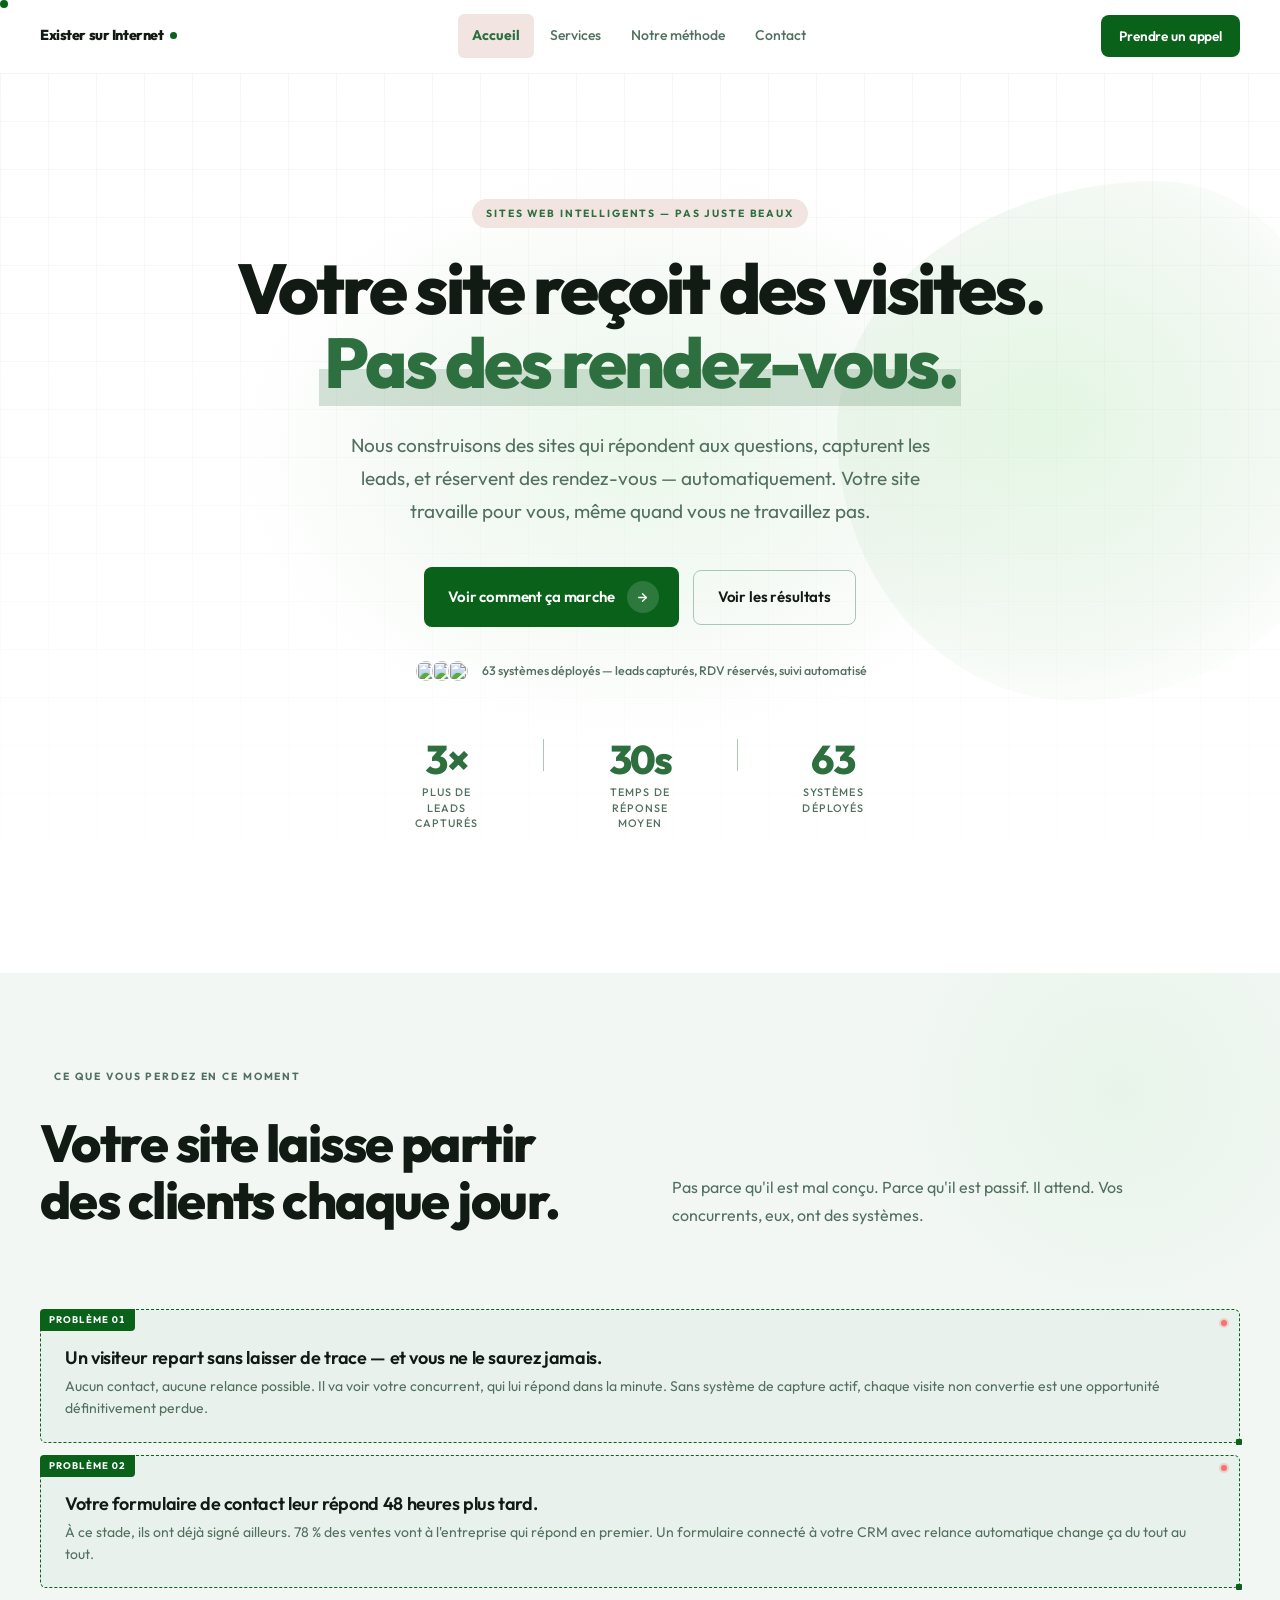
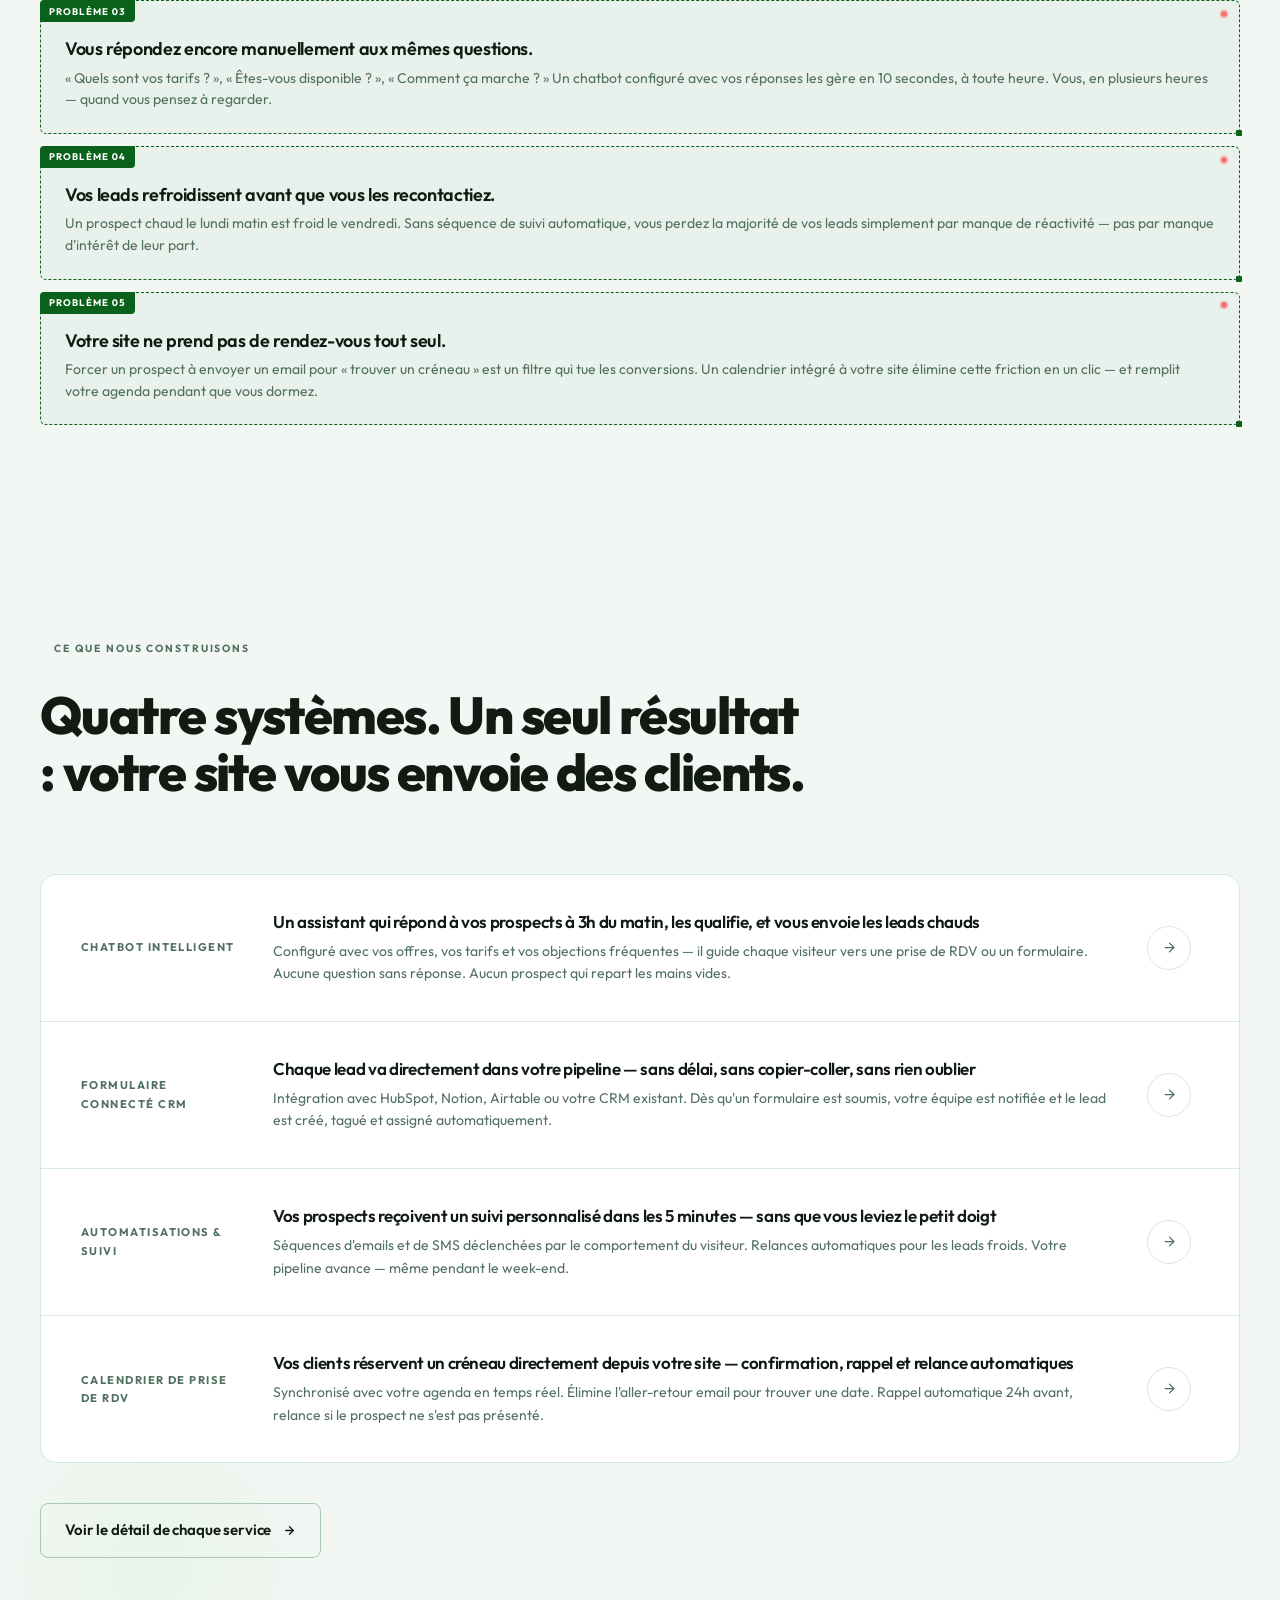
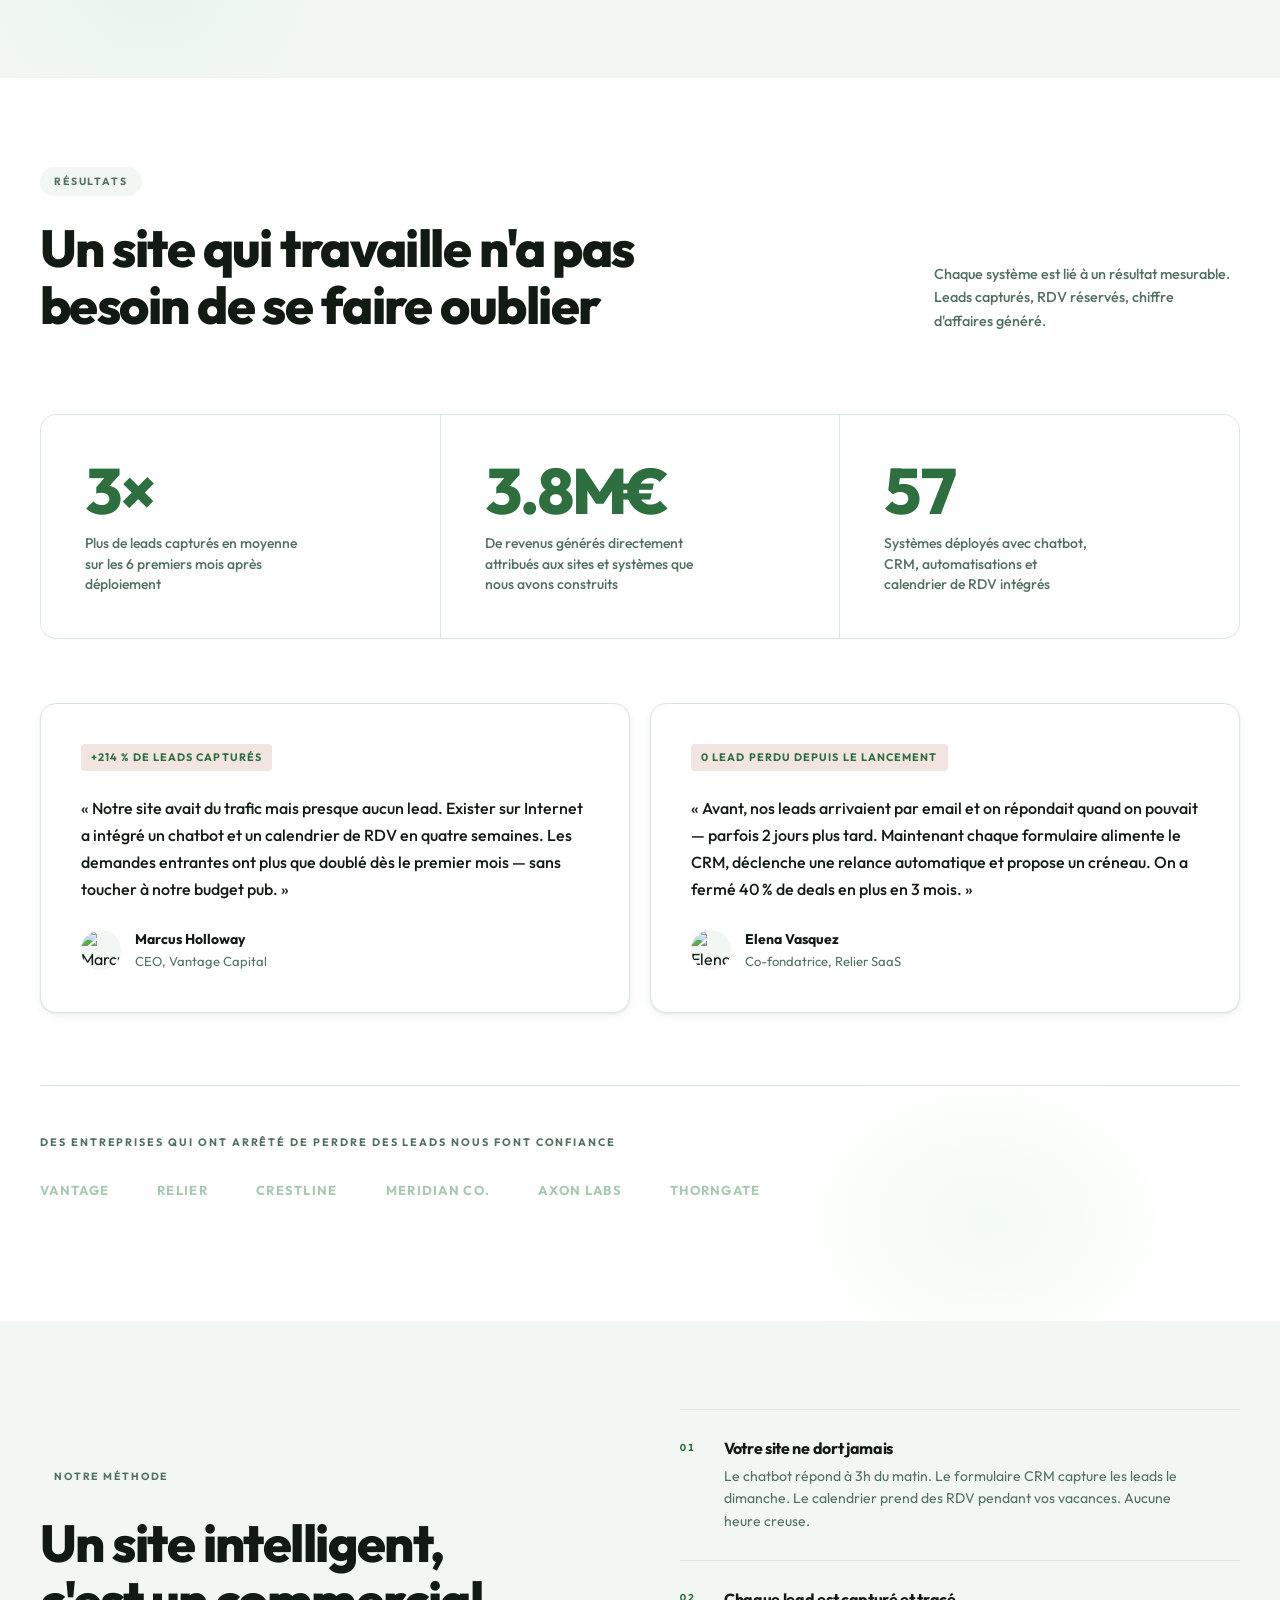
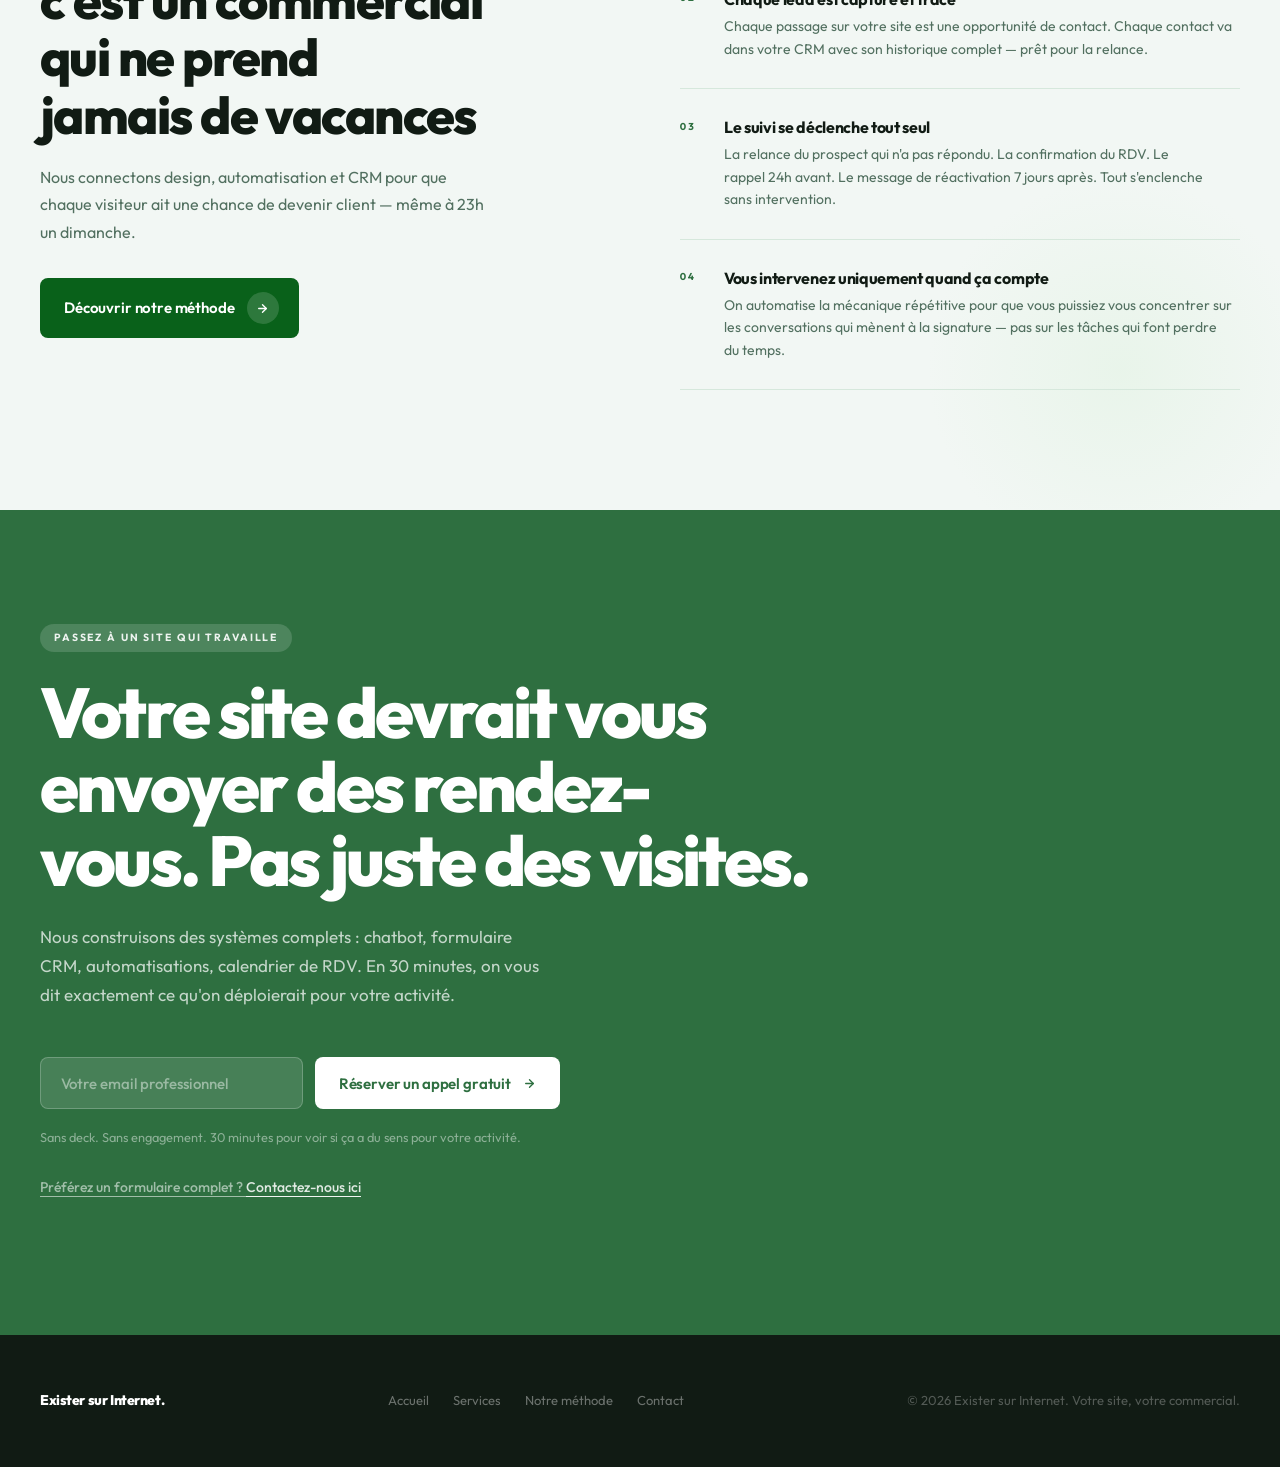
==== commit f617205a: "feat: refonte complète copy et design — positionnement sites intelligents - Nouveau positionnement :" ====
--- a/index.html
+++ b/index.html
@@ -3,8 +3,8 @@
 <head>
   <meta charset="UTF-8" />
   <meta name="viewport" content="width=device-width, initial-scale=1.0" />
-  <title>Exister sur Internet — Des sites web qui convertissent</title>
-  <meta name="description" content="Nous construisons des sites qui persuadent, convertissent et génèrent des revenus. Pas des sites qui gagnent des prix pendant que vos visiteurs partent en silence." />
+  <title>Exister sur Internet — Sites web intelligents qui capturent et convertissent</title>
+  <meta name="description" content="Nous construisons des sites web intelligents : chatbot, formulaire CRM, automatisations et calendrier de RDV intégrés. Votre site travaille pour vous — même quand vous dormez." />
   <link rel="preconnect" href="https://fonts.googleapis.com" />
   <link rel="preconnect" href="https://fonts.gstatic.com" crossorigin />
   <link href="https://fonts.googleapis.com/css2?family=Outfit:wght@300;400;500;600;700;800;900&display=swap" rel="stylesheet" />
@@ -18,7 +18,7 @@
   <div class="loader-wordmark">
     Exister sur Internet<span class="loader-wordmark-dot"></span>
   </div>
-  <p class="loader-tagline">L'agence web orientée conversion</p>
+  <p class="loader-tagline">Sites web intelligents — pas juste beaux</p>
   <div class="loader-track"><div class="loader-fill"></div></div>
 </div>
 
@@ -59,16 +59,16 @@
   <div class="hero-blob" aria-hidden="true"></div>
   <div class="container">
     <div class="hero-grid">
-      <span class="eyebrow eyebrow-accent r">L'agence web orientée conversion</span>
+      <span class="eyebrow eyebrow-accent r">Sites web intelligents — pas juste beaux</span>
       <h1 class="hero-headline r d1">
-        Votre site est magnifique.<br><em>Dommage qu'il ne vende rien.</em>
+        Votre site reçoit des visites.<br><em>Pas des rendez-vous.</em>
       </h1>
       <p class="hero-sub r d2">
-        Nous construisons des sites qui persuadent, convertissent et génèrent des revenus. Pas des sites qui gagnent des prix pendant que vos visiteurs partent en silence.
+        Nous construisons des sites qui répondent aux questions, capturent les leads, et réservent des rendez-vous — automatiquement. Votre site travaille pour vous, même quand vous ne travaillez pas.
       </p>
       <div class="hero-actions r d3">
         <a href="contact.html" class="btn btn-primary">
-          Réserver un appel stratégique
+          Voir comment ça marche
           <span class="btn-icon-circle" aria-hidden="true">
             <svg width="13" height="13" viewBox="0 0 24 24" fill="none" stroke="currentColor" stroke-width="2.5" stroke-linecap="round" stroke-linejoin="round" aria-hidden="true"><path d="M5 12h14"/><path d="m12 5 7 7-7 7"/></svg>
           </span>
@@ -81,20 +81,20 @@
           <span><img src="https://picsum.photos/seed/av-person-b/40/40" alt="" /></span>
           <span><img src="https://picsum.photos/seed/av-person-c/40/40" alt="" /></span>
         </div>
-        63 marques relancées avec une hausse de conversion documentée
+        63 systèmes déployés — leads capturés, RDV réservés, suivi automatisé
       </div>
       <div class="hero-stats-bar r d4">
         <div class="hero-stat-cell">
-          <div class="stat-num nums count-up" data-target="247" data-suffix="%">0%</div>
-          <div class="stat-label">Hausse de conversion moy.</div>
+          <div class="stat-num nums count-up" data-target="3" data-suffix="×">0×</div>
+          <div class="stat-label">Plus de leads capturés</div>
         </div>
         <div class="hero-stat-cell">
-          <div class="stat-num nums count-up" data-target="4.2" data-suffix="M€">0M€</div>
-          <div class="stat-label">Revenus générés</div>
+          <div class="stat-num nums count-up" data-target="30" data-suffix="s">&lt;30s</div>
+          <div class="stat-label">Temps de réponse moyen</div>
         </div>
         <div class="hero-stat-cell">
           <div class="stat-num nums count-up" data-target="63">0</div>
-          <div class="stat-label">Marques relancées</div>
+          <div class="stat-label">Systèmes déployés</div>
         </div>
       </div>
     </div>
@@ -106,42 +106,42 @@
   <div class="container">
     <div class="problem-header">
       <div>
-        <span class="eyebrow r">Le vrai problème</span>
-        <h2 class="problem-heading r d1">Votre site a probablement ces cinq problèmes.</h2>
+        <span class="eyebrow r">Ce que vous perdez en ce moment</span>
+        <h2 class="problem-heading r d1">Votre site laisse partir des clients chaque jour.</h2>
       </div>
       <p class="problem-heading-sub r d2">
-        Nous avons audité des centaines de sites. Les mêmes erreurs reviennent à chaque fois — peu importe combien la conception a coûté.
+        Pas parce qu'il est mal conçu. Parce qu'il est passif. Il attend. Vos concurrents, eux, ont des systèmes.
       </p>
     </div>
     <ul class="diag-list" role="list">
       <li class="diag-item r">
-        <span class="diag-num">Text Block · Hero</span>
-        <span class="diag-text">Votre hero parle de vous, pas de votre acheteur.
-          <span class="diag-note">La première chose que lisent vos visiteurs, c'est le nom de votre entreprise, votre slogan ou une promesse vague. Rien de tout ça ne répond à la seule question qui compte : « qu'est-ce que j'y gagne ? »</span>
+        <span class="diag-num">Problème 01</span>
+        <span class="diag-text">Un visiteur repart sans laisser de trace — et vous ne le saurez jamais.
+          <span class="diag-note">Aucun contact, aucune relance possible. Il va voir votre concurrent, qui lui répond dans la minute. Sans système de capture actif, chaque visite non convertie est une opportunité définitivement perdue.</span>
         </span>
       </li>
       <li class="diag-item r d1">
-        <span class="diag-num">Button · CTA</span>
-        <span class="diag-text">Votre bouton CTA dit « En savoir plus ».
-          <span class="diag-note">« En savoir plus » n'est pas une action. C'est une fuite. Chaque CTA faible est un micro-signal que vous n'avez pas assez confiance pour demander la vente.</span>
+        <span class="diag-num">Problème 02</span>
+        <span class="diag-text">Votre formulaire de contact leur répond 48 heures plus tard.
+          <span class="diag-note">À ce stade, ils ont déjà signé ailleurs. 78 % des ventes vont à l'entreprise qui répond en premier. Un formulaire connecté à votre CRM avec relance automatique change ça du tout au tout.</span>
         </span>
       </li>
       <li class="diag-item r d2">
-        <span class="diag-num">Section · Design</span>
-        <span class="diag-text">Votre designer n'a jamais lu un livre sur la persuasion.
-          <span class="diag-note">Talent visuel et connaissance de la conversion sont deux compétences différentes. La plupart des agences recrutent pour la première et ignorent totalement la seconde.</span>
+        <span class="diag-num">Problème 03</span>
+        <span class="diag-text">Vous répondez encore manuellement aux mêmes questions.
+          <span class="diag-note">« Quels sont vos tarifs ? », « Êtes-vous disponible ? », « Comment ça marche ? » Un chatbot configuré avec vos réponses les gère en 10 secondes, à toute heure. Vous, en plusieurs heures — quand vous pensez à regarder.</span>
         </span>
       </li>
       <li class="diag-item r d3">
-        <span class="diag-num">Widget · Analytics</span>
-        <span class="diag-text">Vous mesurez les visites. Pas le taux de conversion.
-          <span class="diag-note">Le trafic, c'est de la vanité. La conversion, c'est du chiffre d'affaires. La plupart des tableaux de bord analytics sont conçus pour rassurer les entreprises, pas pour révéler le problème.</span>
+        <span class="diag-num">Problème 04</span>
+        <span class="diag-text">Vos leads refroidissent avant que vous les recontactiez.
+          <span class="diag-note">Un prospect chaud le lundi matin est froid le vendredi. Sans séquence de suivi automatique, vous perdez la majorité de vos leads simplement par manque de réactivité — pas par manque d'intérêt de leur part.</span>
         </span>
       </li>
       <li class="diag-item r d4">
-        <span class="diag-num">Page · Redesign</span>
-        <span class="diag-text">Votre dernier redesign a été guidé par le goût, pas par les données.
-          <span class="diag-note">« On voulait se rafraîchir » est la phrase la plus coûteuse du business. Un redesign sans hypothèse de conversion, c'est de la décoration avec un budget plus élevé.</span>
+        <span class="diag-num">Problème 05</span>
+        <span class="diag-text">Votre site ne prend pas de rendez-vous tout seul.
+          <span class="diag-note">Forcer un prospect à envoyer un email pour « trouver un créneau » est un filtre qui tue les conversions. Un calendrier intégré à votre site élimine cette friction en un clic — et remplit votre agenda pendant que vous dormez.</span>
         </span>
       </li>
     </ul>
@@ -153,15 +153,15 @@
   <div class="container">
     <span class="eyebrow r">Ce que nous construisons</span>
     <h2 class="services-heading r d1">
-      Chaque projet est mesuré à l'aune d'une seule chose : le chiffre d'affaires
+      Quatre systèmes. Un seul résultat : votre site vous envoie des clients.
     </h2>
 
     <div class="services-table r d2">
-      <a href="services.html#landing" class="service-row" style="text-decoration:none;color:inherit;">
-        <div class="service-type">Landing page</div>
+      <a href="services.html#chatbot" class="service-row" style="text-decoration:none;color:inherit;">
+        <div class="service-type">Chatbot intelligent</div>
         <div>
-          <div class="service-outcome">Une landing page qui transforme les visiteurs en acheteurs</div>
-          <div class="service-detail">Structure optimisée pour la conversion, framework de copywriting persuasif, et tests incessants jusqu'à ce que votre CAC baisse et votre ROAS grimpe.</div>
+          <div class="service-outcome">Un assistant qui répond à vos prospects à 3h du matin, les qualifie, et vous envoie les leads chauds</div>
+          <div class="service-detail">Configuré avec vos offres, vos tarifs et vos objections fréquentes — il guide chaque visiteur vers une prise de RDV ou un formulaire. Aucune question sans réponse. Aucun prospect qui repart les mains vides.</div>
         </div>
         <div class="service-arrow-wrap">
           <div class="service-arrow" aria-hidden="true">
@@ -169,11 +169,11 @@
           </div>
         </div>
       </a>
-      <a href="services.html#marque" class="service-row" style="text-decoration:none;color:inherit;">
-        <div class="service-type">Site de marque</div>
+      <a href="services.html#crm" class="service-row" style="text-decoration:none;color:inherit;">
+        <div class="service-type">Formulaire connecté CRM</div>
         <div>
-          <div class="service-outcome">Un site de marque qui conclut des deals avant le premier appel commercial</div>
-          <div class="service-detail">Votre site est votre meilleur commercial. Nous le faisons travailler 24h/24 — qualifier les leads, construire la confiance, livrer des prospects chauds qui veulent déjà acheter.</div>
+          <div class="service-outcome">Chaque lead va directement dans votre pipeline — sans délai, sans copier-coller, sans rien oublier</div>
+          <div class="service-detail">Intégration avec HubSpot, Notion, Airtable ou votre CRM existant. Dès qu'un formulaire est soumis, votre équipe est notifiée et le lead est créé, tagué et assigné automatiquement.</div>
         </div>
         <div class="service-arrow-wrap">
           <div class="service-arrow" aria-hidden="true">
@@ -181,11 +181,11 @@
           </div>
         </div>
       </a>
-      <a href="services.html#ecommerce" class="service-row" style="text-decoration:none;color:inherit;">
-        <div class="service-type">E-commerce</div>
+      <a href="services.html#automatisations" class="service-row" style="text-decoration:none;color:inherit;">
+        <div class="service-type">Automatisations &amp; suivi</div>
         <div>
-          <div class="service-outcome">Une boutique en ligne qui vend pendant que vous dormez</div>
-          <div class="service-detail">Pages produits construites sur la psychologie des acheteurs. Tunnels de commande qui éliminent chaque point de friction. Séquences post-achat qui font fructifier les revenus automatiquement.</div>
+          <div class="service-outcome">Vos prospects reçoivent un suivi personnalisé dans les 5 minutes — sans que vous leviez le petit doigt</div>
+          <div class="service-detail">Séquences d'emails et de SMS déclenchées par le comportement du visiteur. Relances automatiques pour les leads froids. Votre pipeline avance — même pendant le week-end.</div>
         </div>
         <div class="service-arrow-wrap">
           <div class="service-arrow" aria-hidden="true">
@@ -193,11 +193,11 @@
           </div>
         </div>
       </a>
-      <a href="services.html#saas" class="service-row" style="text-decoration:none;color:inherit;">
-        <div class="service-type">Page d'accueil SaaS</div>
+      <a href="services.html#calendrier" class="service-row" style="text-decoration:none;color:inherit;">
+        <div class="service-type">Calendrier de prise de RDV</div>
         <div>
-          <div class="service-outcome">Une page d'accueil SaaS qui transforme les essais gratuits en utilisateurs payants</div>
-          <div class="service-detail">Nous cartographions le parcours de « c'est quoi ça ? » à « prenez mon argent » — puis nous construisons une page qui accélère chaque étape de ce parcours.</div>
+          <div class="service-outcome">Vos clients réservent un créneau directement depuis votre site — confirmation, rappel et relance automatiques</div>
+          <div class="service-detail">Synchronisé avec votre agenda en temps réel. Élimine l'aller-retour email pour trouver une date. Rappel automatique 24h avant, relance si le prospect ne s'est pas présenté.</div>
         </div>
         <div class="service-arrow-wrap">
           <div class="service-arrow" aria-hidden="true">
@@ -221,31 +221,31 @@
   <div class="container">
     <div class="results-header">
       <div>
-        <span class="eyebrow r">Preuves</span>
-        <h2 class="results-heading r d1">Les chiffres se foutent de l'esthétique du site</h2>
+        <span class="eyebrow r">Résultats</span>
+        <h2 class="results-heading r d1">Un site qui travaille n'a pas besoin de se faire oublier</h2>
       </div>
       <p class="results-sub r d2">
-        Chaque projet est lié à un résultat mesurable. Si le chiffre ne bouge pas, on continue d'itérer.
+        Chaque système est lié à un résultat mesurable. Leads capturés, RDV réservés, chiffre d'affaires généré.
       </p>
     </div>
     <div class="metrics-band r d1">
       <div class="metric-cell">
-        <div class="metric-num nums count-up" data-target="247" data-suffix="%">0%</div>
-        <div class="metric-label">Hausse moyenne du taux de conversion sur l'ensemble des projets clients</div>
+        <div class="metric-num nums count-up" data-target="3" data-suffix="×">0×</div>
+        <div class="metric-label">Plus de leads capturés en moyenne sur les 6 premiers mois après déploiement</div>
       </div>
       <div class="metric-cell">
         <div class="metric-num nums count-up" data-target="4.2" data-suffix="M€">0M€</div>
-        <div class="metric-label">De revenus supplémentaires directement attribués aux sites que nous avons construits</div>
+        <div class="metric-label">De revenus générés directement attribués aux sites et systèmes que nous avons construits</div>
       </div>
       <div class="metric-cell">
         <div class="metric-num nums count-up" data-target="63">0</div>
-        <div class="metric-label">Marques relancées avec une hausse de conversion documentée et mesurable</div>
+        <div class="metric-label">Systèmes déployés avec chatbot, CRM, automatisations et calendrier de RDV intégrés</div>
       </div>
     </div>
     <div class="testimonials-grid">
       <div class="testimonial r d1">
-        <span class="result-badge">+312 % de taux de conversion</span>
-        <p class="testimonial-quote">« Nous avions un site primé qui ne générait presque aucun lead. Exister sur Internet l'a reconstruit en six semaines. Nous avons triplé notre pipeline entrant dès le premier mois après le lancement. Mieux que ce que j'espérais. »</p>
+        <span class="result-badge">+214 % de leads capturés</span>
+        <p class="testimonial-quote">« Notre site avait du trafic mais presque aucun lead. Exister sur Internet a intégré un chatbot et un calendrier de RDV en quatre semaines. Les demandes entrantes ont plus que doublé dès le premier mois — sans toucher à notre budget pub. »</p>
         <div class="testimonial-author">
           <div class="testimonial-avatar">
             <img src="https://picsum.photos/seed/testimonial-holloway/40/40" alt="Marcus Holloway" />
@@ -257,8 +257,8 @@
         </div>
       </div>
       <div class="testimonial r d2">
-        <span class="result-badge">1,2 M€ de nouvel ARR</span>
-        <p class="testimonial-quote">« On pensait avoir un problème de trafic. Exister sur Internet nous a montré que c'était un problème de conversion. Ils ont reconstruit notre page d'accueil SaaS en quatre semaines. Notre taux d'essai vers payant est passé de 8 % à 23 % en 90 jours. C'est 1,2 M€ d'ARR qu'on ne capturait pas. »</p>
+        <span class="result-badge">0 lead perdu depuis le lancement</span>
+        <p class="testimonial-quote">« Avant, nos leads arrivaient par email et on répondait quand on pouvait — parfois 2 jours plus tard. Maintenant chaque formulaire alimente le CRM, déclenche une relance automatique et propose un créneau. On a fermé 40 % de deals en plus en 3 mois. »</p>
         <div class="testimonial-author">
           <div class="testimonial-avatar">
             <img src="https://picsum.photos/seed/testimonial-vasquez/40/40" alt="Elena Vasquez" />
@@ -271,7 +271,7 @@
       </div>
     </div>
     <div class="logos-bar r">
-      <div class="logos-label">Des entreprises qui mesurent ce qui compte nous font confiance</div>
+      <div class="logos-label">Des entreprises qui ont arrêté de perdre des leads nous font confiance</div>
       <div class="logos-row" aria-label="Logos clients">
         <span class="logo-item">Vantage</span>
         <span class="logo-item">Relier</span>
@@ -290,9 +290,9 @@
     <div class="method-teaser-inner">
       <div>
         <span class="eyebrow r">Notre méthode</span>
-        <h2 class="teaser-heading r d1">Du design qui pense comme un vendeur</h2>
+        <h2 class="teaser-heading r d1">Un site intelligent, c'est un commercial qui ne prend jamais de vacances</h2>
         <p class="teaser-sub r d2" style="margin-top:1.25rem;margin-bottom:2rem;">
-          Derrière chaque décision de mise en page se cache une hypothèse de conversion. L'esthétique, chez nous, est toujours au service de la persuasion — jamais l'inverse.
+          Nous connectons design, automatisation et CRM pour que chaque visiteur ait une chance de devenir client — même à 23h un dimanche.
         </p>
         <a href="methode.html" class="btn btn-primary r d3">
           Découvrir notre méthode
@@ -305,29 +305,29 @@
         <div class="method-pillar">
           <span class="pillar-num">01</span>
           <div>
-            <div class="pillar-title">La psychologie d'abord, l'esthétique ensuite</div>
-            <p class="pillar-body">L'ancrage, la preuve sociale, l'aversion à la perte — c'est l'architecture de chaque page que nous construisons.</p>
+            <div class="pillar-title">Votre site ne dort jamais</div>
+            <p class="pillar-body">Le chatbot répond à 3h du matin. Le formulaire CRM capture les leads le dimanche. Le calendrier prend des RDV pendant vos vacances. Aucune heure creuse.</p>
           </div>
         </div>
         <div class="method-pillar">
           <span class="pillar-num">02</span>
           <div>
-            <div class="pillar-title">Structure persuasive, pas décoration</div>
-            <p class="pillar-body">L'ordre dans lequel les visiteurs rencontrent l'information détermine s'ils achètent. Nous construisons cette séquence délibérément.</p>
+            <div class="pillar-title">Chaque lead est capturé et tracé</div>
+            <p class="pillar-body">Chaque passage sur votre site est une opportunité de contact. Chaque contact va dans votre CRM avec son historique complet — prêt pour la relance.</p>
           </div>
         </div>
         <div class="method-pillar">
           <span class="pillar-num">03</span>
           <div>
-            <div class="pillar-title">La confiance est un système, pas un sentiment</div>
-            <p class="pillar-body">Nous construisons une architecture de confiance distribuée à chaque point de contact — pour que la décision soit déjà prise au moment du CTA.</p>
+            <div class="pillar-title">Le suivi se déclenche tout seul</div>
+            <p class="pillar-body">La relance du prospect qui n'a pas répondu. La confirmation du RDV. Le rappel 24h avant. Le message de réactivation 7 jours après. Tout s'enclenche sans intervention.</p>
           </div>
         </div>
         <div class="method-pillar">
           <span class="pillar-num">04</span>
           <div>
-            <div class="pillar-title">La vitesse est la conversion que vous ne mesurez pas</div>
-            <p class="pillar-body">Une seconde de délai réduit la conversion de 7 %. Nous construisons vite par défaut — pas comme une réflexion après coup.</p>
+            <div class="pillar-title">Vous intervenez uniquement quand ça compte</div>
+            <p class="pillar-body">On automatise la mécanique répétitive pour que vous puissiez vous concentrer sur les conversations qui mènent à la signature — pas sur les tâches qui font perdre du temps.</p>
           </div>
         </div>
       </div>
@@ -338,20 +338,20 @@
 <!-- ─── Final CTA ─── -->
 <section class="final-cta" id="contact" aria-label="Contact et réservation">
   <div class="container">
-    <span class="eyebrow eyebrow-white">Commencer à convertir</span>
-    <h2 class="final-cta-heading">Votre prochain site devrait vous rapporter de l'argent.</h2>
+    <span class="eyebrow eyebrow-white">Passez à un site qui travaille</span>
+    <h2 class="final-cta-heading">Votre site devrait vous envoyer des rendez-vous. Pas juste des visites.</h2>
     <p class="final-cta-sub">
-      Nous acceptons 4 nouveaux projets par trimestre. Parlez-nous de votre activité et nous vous dirons exactement comment nous construirions votre machine à conversion.
+      Nous construisons des systèmes complets : chatbot, formulaire CRM, automatisations, calendrier de RDV. En 30 minutes, on vous dit exactement ce qu'on déploierait pour votre activité.
     </p>
     <form class="cta-form" id="ctaForm" novalidate>
       <label for="cta-email" class="sr-only">Adresse email professionnelle</label>
       <input class="cta-input" id="cta-email" type="email" placeholder="Votre email professionnel" required autocomplete="email" aria-label="Adresse email professionnelle" />
       <button type="submit" class="btn btn-white" style="height:52px;min-height:44px;white-space:nowrap;">
-        Réserver un appel
+        Réserver un appel gratuit
         <svg width="13" height="13" viewBox="0 0 24 24" fill="none" stroke="currentColor" stroke-width="2.5" stroke-linecap="round" stroke-linejoin="round" aria-hidden="true"><path d="M5 12h14"/><path d="m12 5 7 7-7 7"/></svg>
       </button>
     </form>
-    <p class="cta-disclaimer">Pas de deck de présentation. Pas d'engagement. Juste une conversation directe sur votre taux de conversion.</p>
+    <p class="cta-disclaimer">Sans deck. Sans engagement. 30 minutes pour voir si ça a du sens pour votre activité.</p>
     <p style="margin-top:1.5rem;"><a href="contact.html" style="color:rgba(255,255,255,0.55);font-size:0.875rem;font-weight:500;">Préférez un formulaire complet ? <span style="color:rgba(255,255,255,0.85);text-decoration:underline;">Contactez-nous ici</span></a></p>
   </div>
 </section>
@@ -367,7 +367,7 @@
         <li><a href="methode.html">Notre méthode</a></li>
         <li><a href="contact.html">Contact</a></li>
       </ul>
-      <p class="footer-copy">© 2026 Exister sur Internet. Construit pour convertir.</p>
+      <p class="footer-copy">© 2026 Exister sur Internet. Votre site, votre commercial.</p>
     </div>
   </div>
 </footer>
--- a/styles.css
+++ b/styles.css
@@ -7,20 +7,20 @@
 
 /* ─── Design Tokens ─── */
 :root {
-  --bg:            #FAF8F4;
-  --bg-alt:        #F2EDE5;
-  --bg-dark:       #1C1917;
-  --text:          #1C1917;
-  --text-muted:    #78685A;
+  --bg:            #FFFFFF;
+  --bg-alt:        #F2F7F4;
+  --bg-dark:       #111B14;
+  --text:          #111B14;
+  --text-muted:    #527060;
   --accent:        oklch(43% 0.13 145);
   --accent-h:      oklch(37% 0.13 145);
   --accent-light:  color-mix(in oklch, oklch(43% 0.13 145) 12%, white);
   --accent-hex:    #2E6F40;
-  --border:        #E3D9CE;
-  --border-mid:    #C5B8AC;
-  --white:         #FDFCF9;
-  --shadow-low:    0 1px 2px hsl(30 15% 25% / 0.06), 0 3px 8px hsl(30 15% 25% / 0.07);
-  --shadow-mid:    0 1px 2px hsl(30 15% 25% / 0.05), 0 4px 12px hsl(30 15% 25% / 0.08), 0 12px 32px hsl(30 15% 25% / 0.06);
+  --border:        #D6E8DC;
+  --border-mid:    #A8C8B3;
+  --white:         #FFFFFF;
+  --shadow-low:    0 1px 2px hsl(140 20% 18% / 0.06), 0 3px 8px hsl(140 20% 18% / 0.07);
+  --shadow-mid:    0 1px 2px hsl(140 20% 18% / 0.05), 0 4px 12px hsl(140 20% 18% / 0.08), 0 12px 32px hsl(140 20% 18% / 0.06);
   --font:          'Outfit', system-ui, -apple-system, sans-serif;
   --ease-spring:   cubic-bezier(0.16, 1, 0.3, 1);
   --spring-bounce: linear(0,0.006,0.025 2.8%,0.101 6.1%,0.539 18.9%,0.721 25.3%,0.849 31.5%,0.937 38.1%,0.968 41.8%,0.991 45.7%,1.006 50.1%,1.013 55%,1.012 60.4%,1.007 68.1%,1.001 86.5%,1);
@@ -99,7 +99,7 @@
 .btn-primary { background: var(--accent); color: #fff; padding: 0.875rem 1.25rem 0.875rem 1.5rem; }
 .btn-primary:hover { background: var(--accent-h); }
 .btn-ghost { background: transparent; color: var(--text); border: 1.5px solid var(--border-mid); }
-.btn-ghost:hover { border-color: var(--text); background: rgba(26,26,26,0.04); }
+.btn-ghost:hover { border-color: var(--text); background: rgba(17,27,20,0.04); }
 .btn-white { background: #fff; color: var(--accent-hex); }
 .btn-white:hover { background: #F0F0EE; }
 .btn-icon-circle {
@@ -153,8 +153,8 @@
   content: '';
   position: absolute; inset: 0;
   background-image:
-    linear-gradient(rgba(110,70,30,0.065) 1px, transparent 1px),
-    linear-gradient(90deg, rgba(110,70,30,0.065) 1px, transparent 1px);
+    linear-gradient(rgba(17,27,20,0.06) 1px, transparent 1px),
+    linear-gradient(90deg, rgba(17,27,20,0.06) 1px, transparent 1px);
   background-size: 48px 48px;
   pointer-events: none; z-index: 0;
   -webkit-mask-image: linear-gradient(to bottom, rgba(0,0,0,0.65) 0%, rgba(0,0,0,0) 100%);
@@ -164,13 +164,13 @@
   content: '';
   position: absolute; top: 42%; left: 50%; transform: translate(-50%, -50%);
   width: 820px; height: 580px;
-  background: radial-gradient(ellipse at center, oklch(92% 0.04 65 / 0.72) 0%, oklch(90% 0.03 55 / 0.35) 40%, transparent 70%);
+  background: radial-gradient(ellipse at center, oklch(94% 0.04 145 / 0.55) 0%, oklch(92% 0.03 145 / 0.25) 40%, transparent 70%);
   pointer-events: none; z-index: 0;
 }
 .hero-blob {
   position: absolute; right: -6%; top: 12%;
   width: 520px; height: 520px;
-  background: radial-gradient(ellipse at 40% 45%, oklch(88% 0.07 65 / 0.55) 0%, oklch(85% 0.05 55 / 0.28) 55%, transparent 80%);
+  background: radial-gradient(ellipse at 40% 45%, oklch(90% 0.07 145 / 0.45) 0%, oklch(87% 0.05 145 / 0.2) 55%, transparent 80%);
   border-radius: 62% 38% 54% 46% / 48% 52% 48% 52%;
   pointer-events: none; z-index: 0;
   animation: blobMorph 14s ease-in-out infinite;
@@ -222,8 +222,8 @@
   content: '';
   position: absolute; inset: 0;
   background-image:
-    linear-gradient(rgba(110,70,30,0.05) 1px, transparent 1px),
-    linear-gradient(90deg, rgba(110,70,30,0.05) 1px, transparent 1px);
+    linear-gradient(rgba(17,27,20,0.05) 1px, transparent 1px),
+    linear-gradient(90deg, rgba(17,27,20,0.05) 1px, transparent 1px);
   background-size: 48px 48px;
   pointer-events: none; z-index: 0;
   -webkit-mask-image: linear-gradient(to bottom, rgba(0,0,0,0.5) 0%, rgba(0,0,0,0) 100%);
@@ -233,7 +233,7 @@
   content: '';
   position: absolute; top: 0; right: 5%;
   width: 560px; height: 360px;
-  background: radial-gradient(ellipse at 60% 0%, oklch(91% 0.05 60 / 0.45) 0%, transparent 65%);
+  background: radial-gradient(ellipse at 60% 0%, oklch(93% 0.04 145 / 0.32) 0%, transparent 65%);
   pointer-events: none; z-index: 0;
 }
 .page-hero .container { position: relative; z-index: 1; }
@@ -252,7 +252,7 @@
   content: '';
   position: absolute; top: -120px; right: -80px;
   width: 480px; height: 480px;
-  background: radial-gradient(circle, oklch(88% 0.06 65 / 0.42) 0%, transparent 68%);
+  background: radial-gradient(circle, oklch(92% 0.05 145 / 0.3) 0%, transparent 68%);
   pointer-events: none; z-index: 0;
 }
 .problem .container { position: relative; z-index: 1; }
@@ -292,7 +292,7 @@
   content: '';
   position: absolute; top: 0; right: 10%;
   width: 560px; height: 360px;
-  background: radial-gradient(ellipse at 60% 0%, oklch(91% 0.05 60 / 0.5) 0%, transparent 65%);
+  background: radial-gradient(ellipse at 60% 0%, oklch(93% 0.04 145 / 0.35) 0%, transparent 65%);
   pointer-events: none; z-index: 0;
 }
 #method > .container { position: relative; z-index: 1; }
@@ -304,11 +304,11 @@
   display: grid; grid-template-columns: 1fr 1fr;
   border: 1.5px solid var(--border); border-radius: 16px; overflow: hidden;
   background: var(--white);
-  box-shadow: 0 2px 6px hsl(30 20% 20% / 0.04), 0 8px 24px hsl(30 20% 20% / 0.05);
+  box-shadow: 0 2px 6px hsl(140 20% 18% / 0.04), 0 8px 24px hsl(140 20% 18% / 0.05);
 }
 @media (max-width: 768px) { .principles-grid { grid-template-columns: 1fr; } }
 .principle { padding: 2.75rem; border-right: 1.5px solid var(--border); border-bottom: 1.5px solid var(--border); position: relative; overflow: hidden; transition: background 0.2s; }
-.principle:hover { background: color-mix(in oklch, oklch(70% 0.06 65) 6%, var(--white)); }
+.principle:hover { background: color-mix(in oklch, oklch(70% 0.06 145) 6%, var(--white)); }
 .principle:nth-child(even)  { border-right: none; }
 .principle:nth-child(3), .principle:nth-child(4) { border-bottom: none; }
 @media (max-width: 768px) { .principle { border-right: none; } .principle:last-child { border-bottom: none; } .principle:not(:last-child) { border-bottom: 1.5px solid var(--border); } }
@@ -323,7 +323,7 @@
   content: '';
   position: absolute; bottom: -100px; left: -60px;
   width: 420px; height: 420px;
-  background: radial-gradient(circle, oklch(86% 0.07 55 / 0.35) 0%, transparent 65%);
+  background: radial-gradient(circle, oklch(91% 0.05 145 / 0.25) 0%, transparent 65%);
   pointer-events: none; z-index: 0;
 }
 .services .container { position: relative; z-index: 1; }
@@ -345,7 +345,7 @@
   content: '';
   position: absolute; bottom: -80px; right: 5%;
   width: 460px; height: 360px;
-  background: radial-gradient(ellipse, oklch(89% 0.06 62 / 0.38) 0%, transparent 65%);
+  background: radial-gradient(ellipse, oklch(92% 0.04 145 / 0.28) 0%, transparent 65%);
   pointer-events: none; z-index: 0;
 }
 #results > .container { position: relative; z-index: 1; }
@@ -431,7 +431,7 @@
   content: '';
   position: absolute; top: 0; left: -60px;
   width: 480px; height: 380px;
-  background: radial-gradient(circle, oklch(86% 0.07 55 / 0.32) 0%, transparent 65%);
+  background: radial-gradient(circle, oklch(91% 0.05 145 / 0.22) 0%, transparent 65%);
   pointer-events: none; z-index: 0;
 }
 .services-teaser .container { position: relative; z-index: 1; }
@@ -479,7 +479,7 @@
   content: '';
   position: absolute; bottom: -60px; right: -40px;
   width: 400px; height: 400px;
-  background: radial-gradient(circle, oklch(88% 0.06 65 / 0.38) 0%, transparent 68%);
+  background: radial-gradient(circle, oklch(92% 0.05 145 / 0.28) 0%, transparent 68%);
   pointer-events: none; z-index: 0;
 }
 .method-teaser .container { position: relative; z-index: 1; }
@@ -556,6 +556,84 @@
 }
 .service-visual img { width: 100%; height: 100%; object-fit: cover; display: block; }
 
+/* ─── Services Bento ─── */
+.services-bento { padding-top: 5.5rem; padding-bottom: 7.5rem; }
+
+.bento-grid {
+  display: grid;
+  grid-template-columns: repeat(12, 1fr);
+  grid-auto-rows: auto;
+  gap: 0.875rem;
+}
+
+.bento-card {
+  grid-column: span 4;
+  display: flex;
+  flex-direction: column;
+  gap: 1.25rem;
+  padding: 1.75rem;
+  background: var(--white);
+  border: 1.5px solid var(--border);
+  border-radius: 20px;
+  text-decoration: none;
+  color: inherit;
+  box-shadow: var(--shadow-low);
+  transition: border-color 0.18s, box-shadow 0.18s, transform 0.18s var(--ease-spring);
+  cursor: pointer;
+  position: relative;
+  overflow: hidden;
+}
+.bento-card:hover { border-color: var(--border-mid); box-shadow: var(--shadow-mid); transform: translateY(-3px); }
+.bento-card:hover .bento-arrow { transform: translate(3px, -3px); }
+
+/* Row 1: S1(5) S2(4) S3(3) — Row 2: S4(4) S5-featured(8) */
+.bento-card:nth-child(1) { grid-column: span 5; }
+.bento-card:nth-child(2) { grid-column: span 4; }
+.bento-card:nth-child(3) { grid-column: span 3; }
+.bento-card:nth-child(4) { grid-column: span 4; }
+.bento-card:nth-child(5) { grid-column: span 8; }
+
+.bento-card-top { display: flex; align-items: flex-start; justify-content: space-between; }
+.bento-num { font-size: 0.625rem; font-weight: 700; letter-spacing: 0.16em; text-transform: uppercase; color: var(--text-muted); font-variant-numeric: tabular-nums; }
+.bento-arrow { color: var(--text-muted); flex-shrink: 0; transition: transform 0.18s var(--ease-spring); }
+
+.bento-body { flex: 1; display: flex; flex-direction: column; gap: 0.5rem; }
+.bento-title { font-size: clamp(1.125rem, 2vw, 1.375rem); font-weight: 800; letter-spacing: -0.025em; line-height: 1.15; }
+.bento-desc { font-size: 0.875rem; color: var(--text-muted); line-height: 1.65; }
+
+.bento-footer { display: flex; flex-wrap: wrap; gap: 0.375rem; margin-top: auto; }
+.bento-tag { font-size: 0.7rem; font-weight: 600; letter-spacing: 0.04em; color: var(--text-muted); background: var(--bg-alt); border: 1px solid var(--border); border-radius: 999px; padding: 0.2rem 0.625rem; }
+
+.bento-stat-line { display: flex; align-items: baseline; gap: 0.5rem; padding-top: 1rem; border-top: 1px solid var(--border); }
+.bento-stat-num { font-size: 1.5rem; font-weight: 800; letter-spacing: -0.04em; color: var(--accent-hex); font-variant-numeric: tabular-nums; line-height: 1; }
+.bento-stat-label { font-size: 0.75rem; color: var(--text-muted); line-height: 1.4; }
+
+/* Featured card */
+.bento-card-featured { background: var(--bg-dark); border-color: var(--bg-dark); color: #fff; }
+.bento-card-featured:hover { border-color: var(--accent-hex); }
+.bento-card-featured .bento-num { color: rgba(255,255,255,0.3); }
+.bento-card-featured .bento-arrow { color: rgba(255,255,255,0.4); }
+.bento-card-featured .bento-desc { color: rgba(255,255,255,0.55); }
+.bento-card-featured .bento-stat-line { border-top-color: rgba(255,255,255,0.1); }
+.bento-card-featured .bento-stat-label { color: rgba(255,255,255,0.4); }
+.bento-card-featured .bento-stat-num { color: var(--accent-hex); }
+
+.bento-systems { display: flex; flex-wrap: wrap; gap: 0.5rem; margin-top: auto; }
+.bento-system-tag { font-size: 0.75rem; font-weight: 600; letter-spacing: 0.02em; color: var(--accent-hex); background: color-mix(in oklch, var(--accent-hex) 12%, transparent); border: 1px solid color-mix(in oklch, var(--accent-hex) 25%, transparent); border-radius: 999px; padding: 0.3rem 0.75rem; }
+
+@media (max-width: 1024px) {
+  .bento-card:nth-child(1) { grid-column: span 6; }
+  .bento-card:nth-child(2) { grid-column: span 6; }
+  .bento-card:nth-child(3) { grid-column: span 4; }
+  .bento-card:nth-child(4) { grid-column: span 4; }
+  .bento-card:nth-child(5) { grid-column: span 4; }
+}
+@media (max-width: 640px) {
+  .bento-grid { grid-template-columns: 1fr 1fr; gap: 0.75rem; }
+  .bento-card, .bento-card:nth-child(n) { grid-column: span 1; }
+  .bento-card:nth-child(5) { grid-column: span 2; }
+}
+
 /* Process Section */
 .process-section { background: var(--bg-dark); position: relative; overflow: hidden; }
 .process-section::before {
@@ -567,28 +645,38 @@
   pointer-events: none; z-index: 0;
 }
 .process-section .container { position: relative; z-index: 1; }
-.process-heading { font-size: clamp(2rem, 4.5vw, 3.25rem); font-weight: 800; letter-spacing: -0.03em; line-height: 1.1; color: #fff; max-width: 20ch; margin-bottom: 1.25rem; }
-.process-sub { font-size: 1rem; color: rgba(255,255,255,0.55); max-width: 48ch; line-height: 1.72; margin-bottom: 4.5rem; }
-.process-steps { display: grid; grid-template-columns: repeat(5, 1fr); gap: 0; position: relative; }
-.process-steps::before { content: ''; position: absolute; top: 28px; left: 10%; right: 10%; height: 1px; background: rgba(255,255,255,0.1); z-index: 0; }
-@media (max-width: 900px) { .process-steps { grid-template-columns: 1fr 1fr; gap: 2rem; } .process-steps::before { display: none; } }
-@media (max-width: 560px) { .process-steps { grid-template-columns: 1fr; } }
-.process-step { position: relative; z-index: 1; padding: 0 1rem; text-align: center; }
+.process-header { display: grid; grid-template-columns: 1fr 1fr; gap: 2rem 4rem; align-items: end; margin-bottom: 4rem; }
+.process-heading { font-size: clamp(2rem, 4vw, 3rem); font-weight: 800; letter-spacing: -0.03em; line-height: 1.08; color: #fff; margin: 0; }
+.process-sub { font-size: 1rem; color: rgba(255,255,255,0.5); line-height: 1.72; margin: 0; }
+@media (max-width: 768px) { .process-header { grid-template-columns: 1fr; gap: 1rem; margin-bottom: 2.5rem; } }
+.process-steps { display: flex; flex-direction: column; border-top: 1px solid rgba(255,255,255,0.1); }
+.process-steps::before { display: none; }
+.process-step {
+  display: grid;
+  grid-template-columns: 3.5rem 1fr auto;
+  gap: 0 2rem;
+  align-items: baseline;
+  padding: 2rem 0;
+  border-bottom: 1px solid rgba(255,255,255,0.07);
+  text-align: left;
+}
 .step-num {
-  width: 56px; height: 56px; border-radius: 50%;
-  border: 1.5px solid rgba(255,255,255,0.12);
-  background: rgba(255,255,255,0.04);
-  display: flex; align-items: center; justify-content: center;
-  margin: 0 auto 1.5rem;
-  font-size: 0.75rem; font-weight: 700; letter-spacing: 0.1em;
-  color: var(--accent-hex);
+  font-size: 0.625rem; font-weight: 700; letter-spacing: 0.14em;
+  color: rgba(255,255,255,0.25);
   font-variant-numeric: tabular-nums;
-  position: relative;
-}
-.step-num::before { content: ''; position: absolute; inset: -4px; border-radius: 50%; background: color-mix(in oklch, var(--accent) 15%, transparent); }
-.step-title { font-size: 0.9375rem; font-weight: 700; color: #fff; line-height: 1.3; margin-bottom: 0.625rem; letter-spacing: -0.01em; }
-.step-body { font-size: 0.8125rem; color: rgba(255,255,255,0.45); line-height: 1.6; }
-.step-duration { font-size: 0.65rem; font-weight: 700; letter-spacing: 0.12em; text-transform: uppercase; color: var(--accent-hex); margin-bottom: 0.75rem; display: block; }
+  padding-top: 0.2rem;
+  width: auto; height: auto; border-radius: 0; border: none;
+  background: none; display: block; margin: 0; position: static;
+}
+.step-num::before { display: none; }
+.step-content { display: flex; flex-direction: column; gap: 0.375rem; }
+.step-title { font-size: clamp(1rem, 1.8vw, 1.125rem); font-weight: 700; color: #fff; line-height: 1.3; letter-spacing: -0.02em; }
+.step-body { font-size: 0.875rem; color: rgba(255,255,255,0.45); line-height: 1.65; max-width: 56ch; }
+.step-duration { font-size: 0.65rem; font-weight: 700; letter-spacing: 0.12em; text-transform: uppercase; color: var(--accent-hex); white-space: nowrap; padding-top: 0.2rem; display: block; }
+@media (max-width: 640px) {
+  .process-step { grid-template-columns: 3rem 1fr; }
+  .step-duration { display: none; }
+}
 
 /* ═══════════════════════════════════════════════════════════
    METHODE PAGE
@@ -599,7 +687,7 @@
   content: '';
   position: absolute; top: -100px; right: 5%;
   width: 540px; height: 380px;
-  background: radial-gradient(ellipse at 60% 0%, oklch(91% 0.05 60 / 0.42) 0%, transparent 65%);
+  background: radial-gradient(ellipse at 60% 0%, oklch(93% 0.04 145 / 0.3) 0%, transparent 65%);
   pointer-events: none; z-index: 0;
 }
 .principles-page .container { position: relative; z-index: 1; }
@@ -639,7 +727,7 @@
   content: '';
   position: absolute; bottom: -100px; left: -60px;
   width: 400px; height: 400px;
-  background: radial-gradient(circle, oklch(86% 0.07 55 / 0.32) 0%, transparent 65%);
+  background: radial-gradient(circle, oklch(91% 0.05 145 / 0.22) 0%, transparent 65%);
   pointer-events: none; z-index: 0;
 }
 .process-timeline-section .container { position: relative; z-index: 1; }
@@ -665,7 +753,7 @@
   content: '';
   position: absolute; top: -80px; right: 5%;
   width: 480px; height: 360px;
-  background: radial-gradient(ellipse, oklch(89% 0.06 62 / 0.35) 0%, transparent 65%);
+  background: radial-gradient(ellipse, oklch(92% 0.04 145 / 0.25) 0%, transparent 65%);
   pointer-events: none; z-index: 0;
 }
 .comparison-section .container { position: relative; z-index: 1; }
@@ -707,7 +795,7 @@
   content: '';
   position: absolute; top: -60px; right: 5%;
   width: 480px; height: 380px;
-  background: radial-gradient(ellipse, oklch(89% 0.06 62 / 0.35) 0%, transparent 65%);
+  background: radial-gradient(ellipse, oklch(92% 0.04 145 / 0.25) 0%, transparent 65%);
   pointer-events: none; z-index: 0;
 }
 .contact-section .container { position: relative; z-index: 1; }
@@ -778,7 +866,7 @@
   content: '';
   position: absolute; top: -80px; right: -60px;
   width: 440px; height: 380px;
-  background: radial-gradient(circle, oklch(88% 0.06 65 / 0.35) 0%, transparent 68%);
+  background: radial-gradient(circle, oklch(92% 0.05 145 / 0.25) 0%, transparent 68%);
   pointer-events: none; z-index: 0;
 }
 .faq-section .container { position: relative; z-index: 1; }
